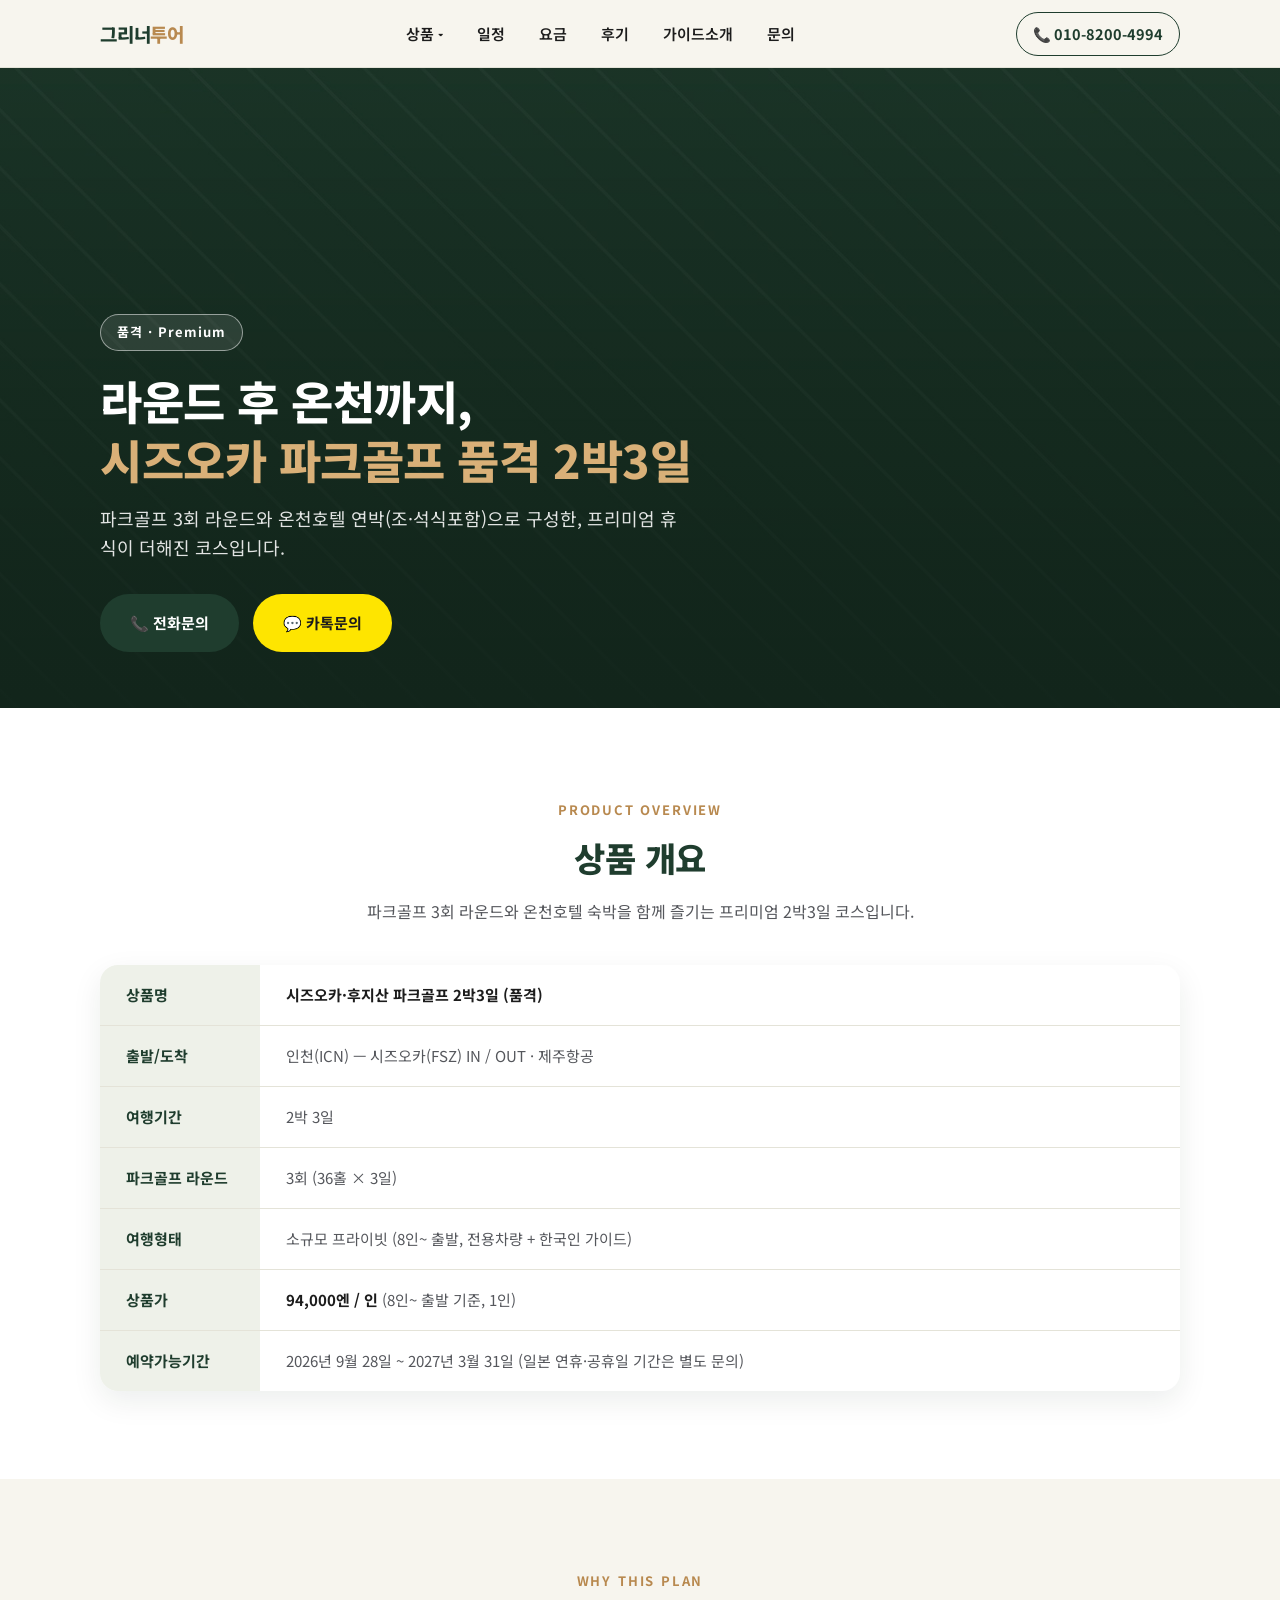
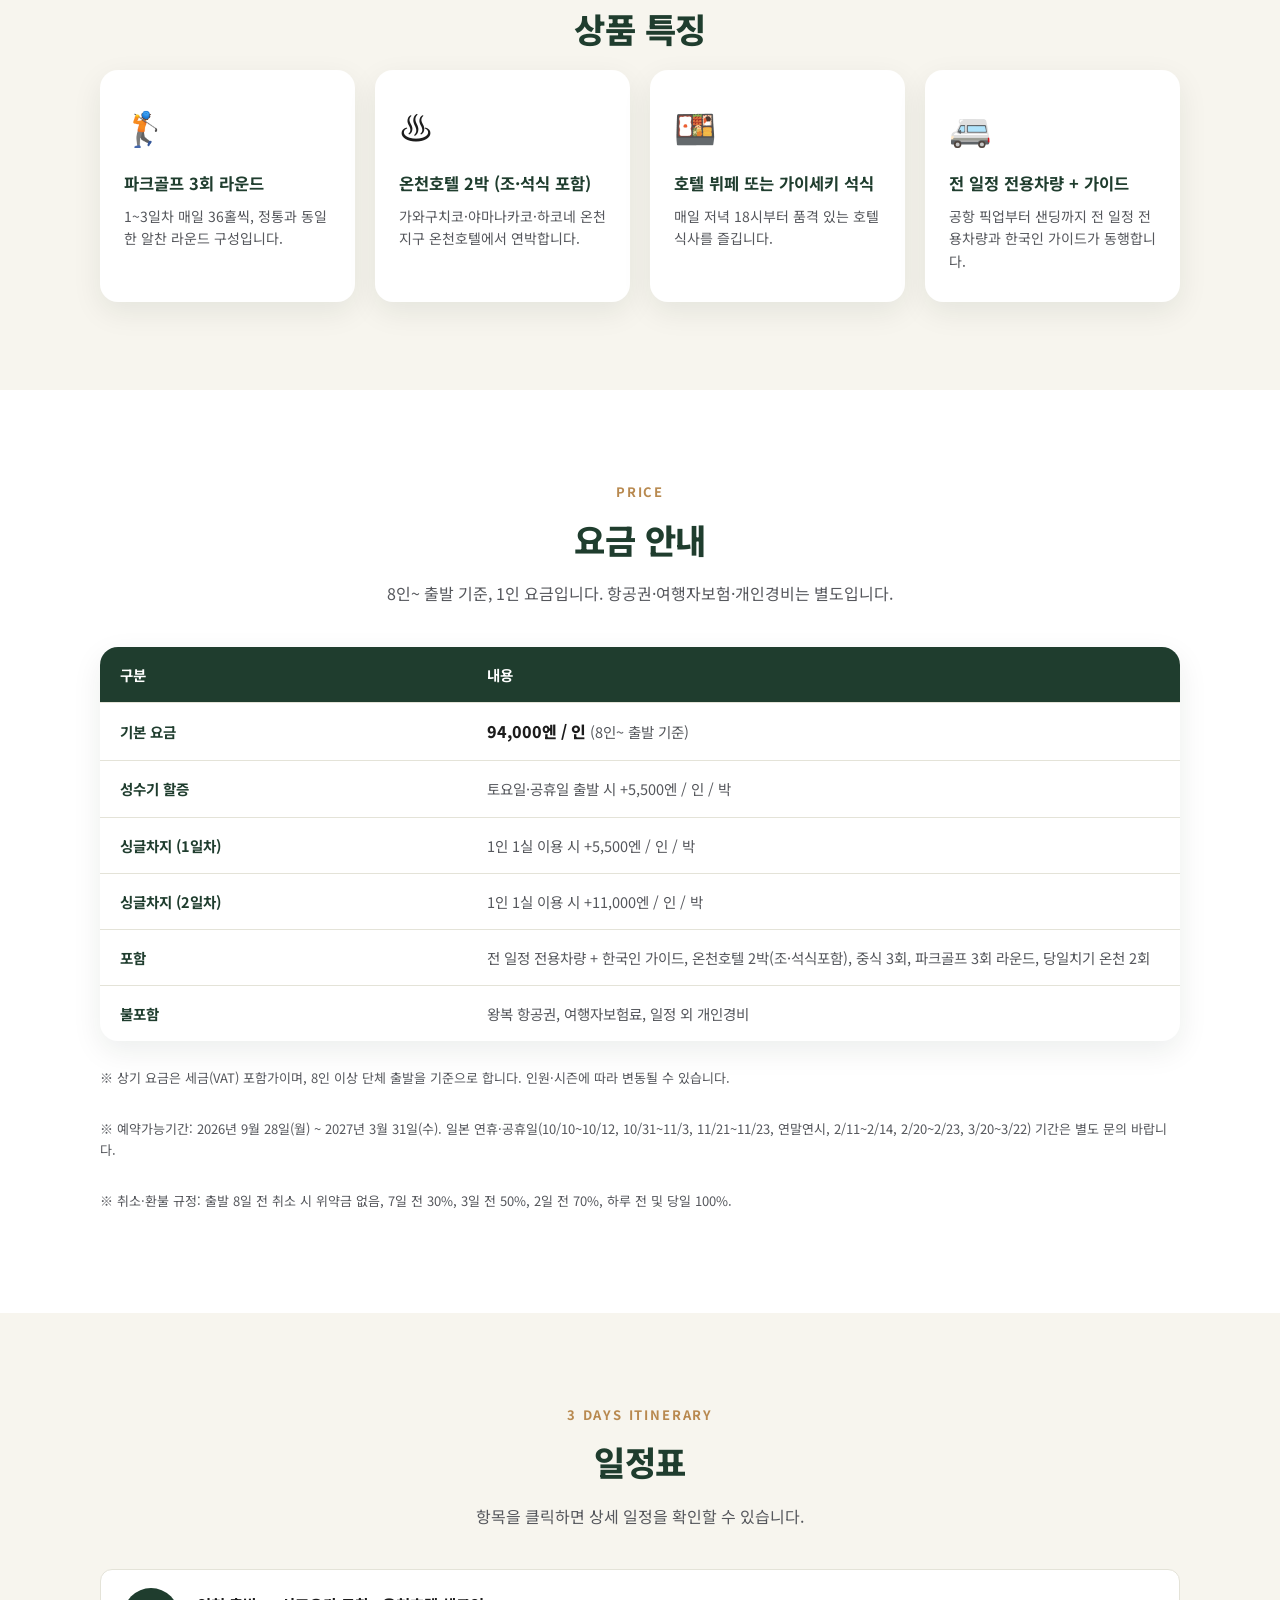
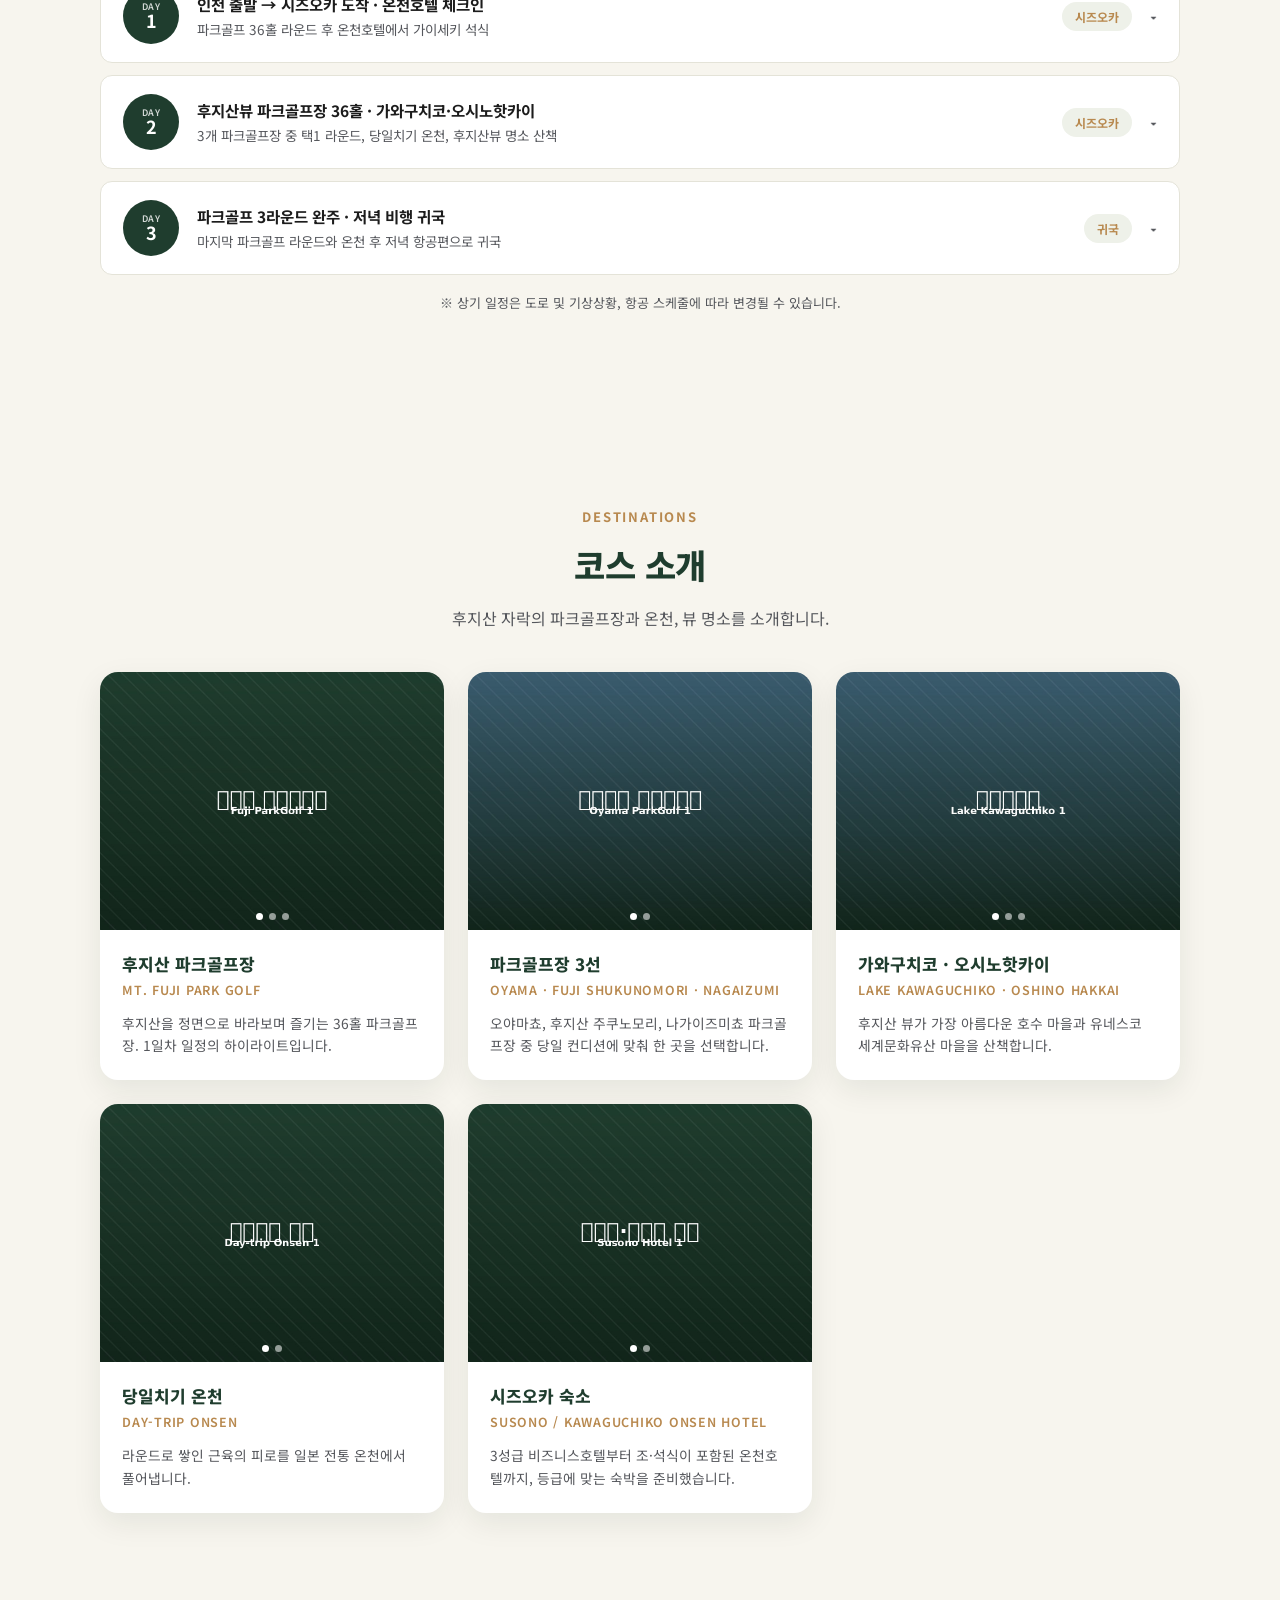
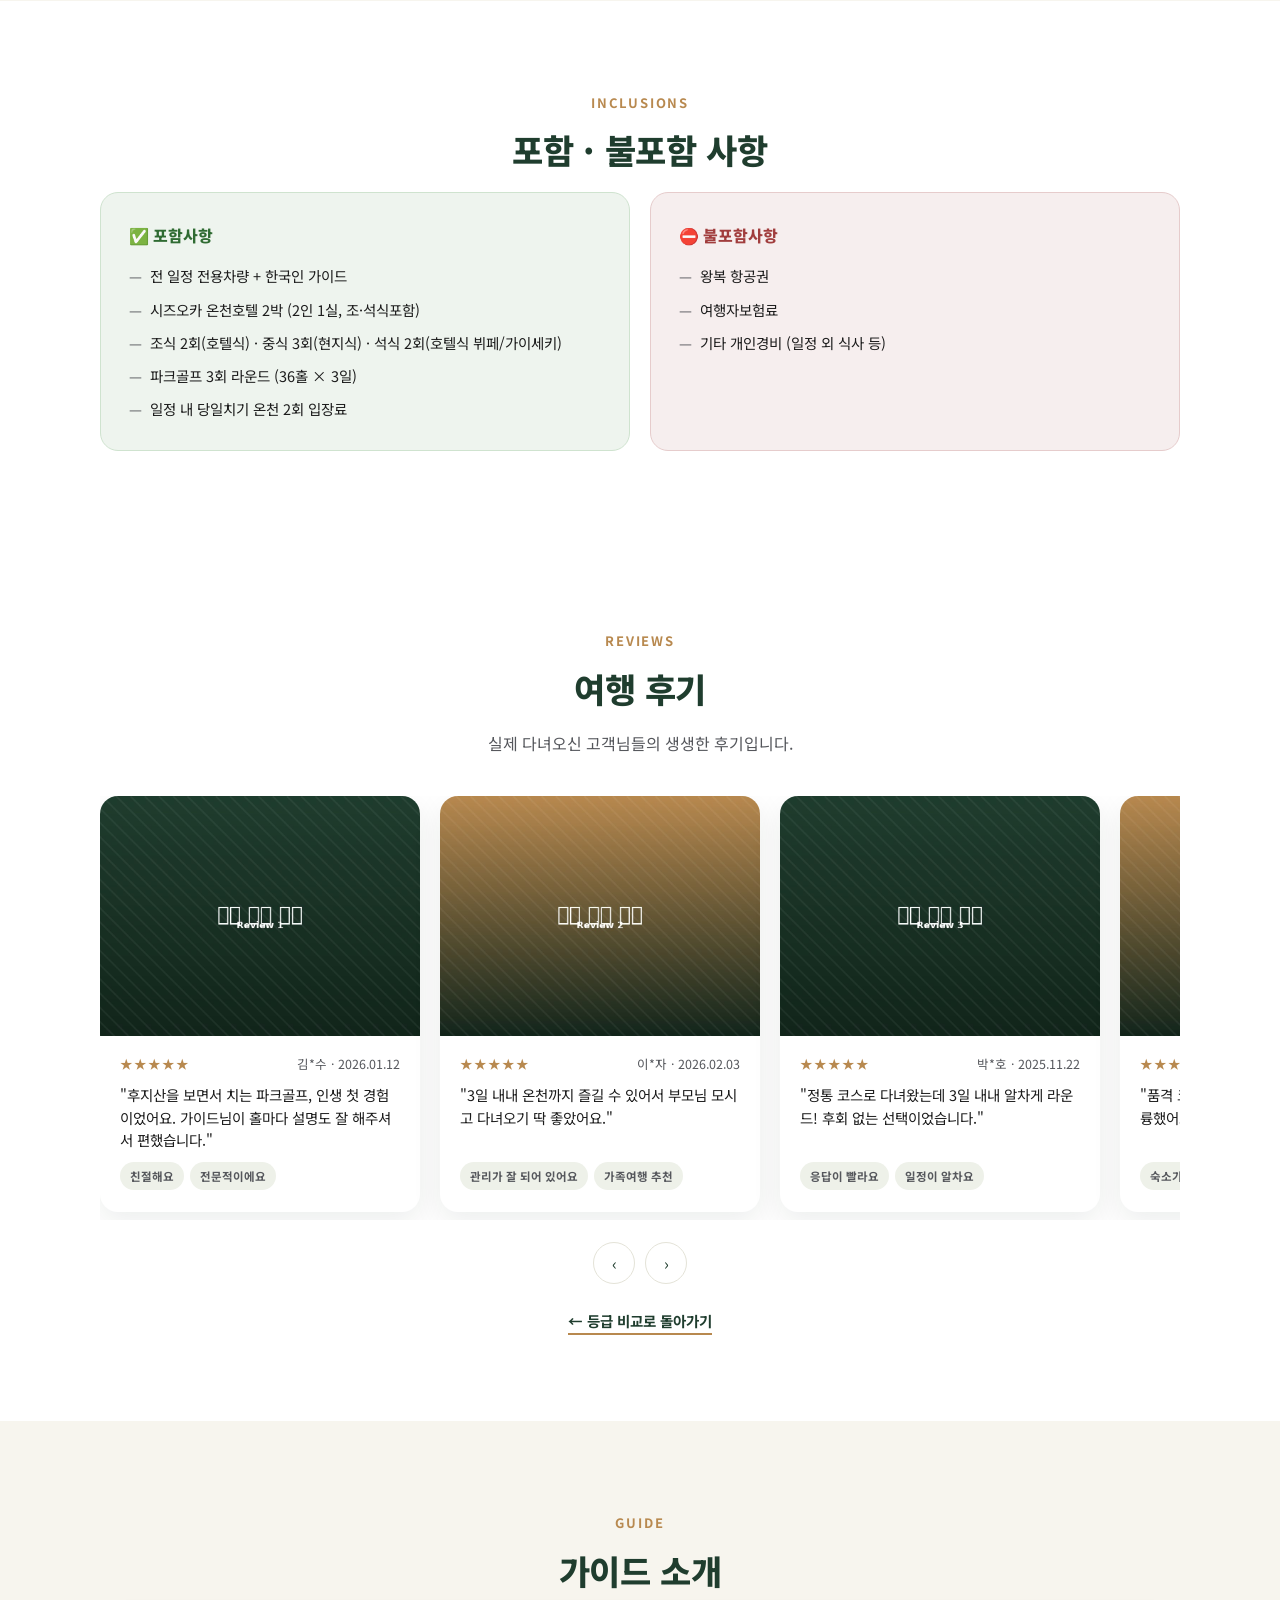
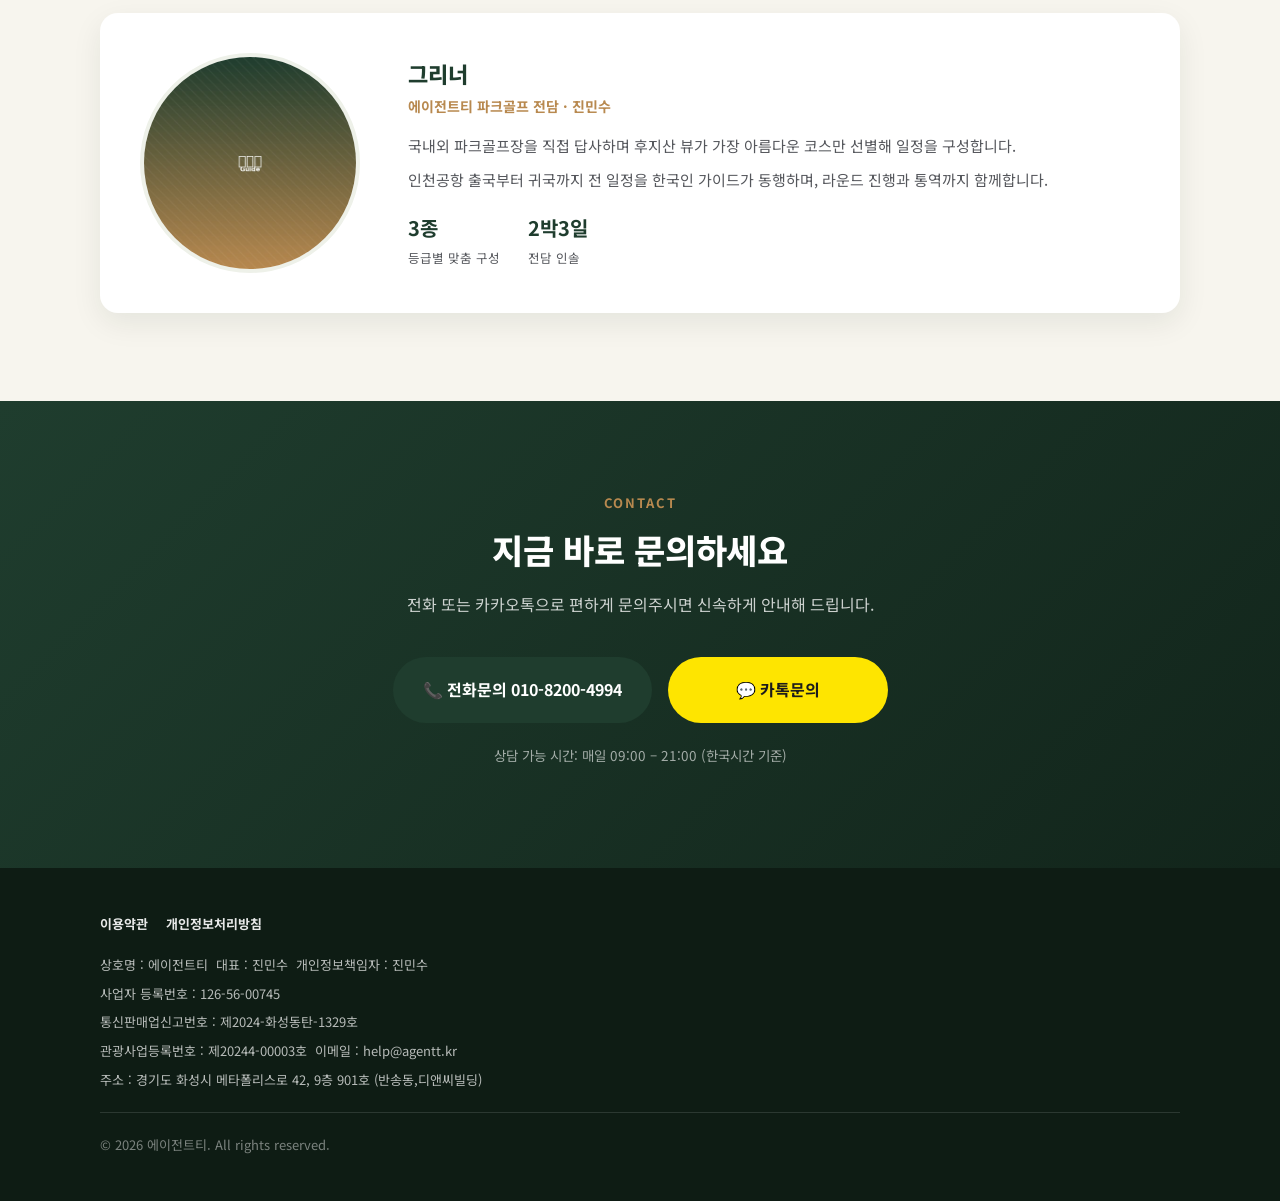
==== products/susono-premium/index.html @ ccd435a9 "그리너투어: 일본 파크골프(시즈오카·후지산) 전문여행사 홈페이지 신규 제작 베를리너투어 레이아웃을 벤치마킹해 원페이지 홈 + 상품별 상세페이지 구조로 구성. 공급사 견적(실속/정통" ====
<!DOCTYPE html>
<html lang="ko">
<head>
<meta charset="UTF-8">
<meta name="viewport" content="width=device-width, initial-scale=1.0">
<title>그리너투어 | 시즈오카 파크골프 품격 2박3일</title>
<meta name="description" content="인천-시즈오카 왕복, 파크골프 3회 라운드와 온천호텔 연박(조·석식포함)으로 구성한 품격 있는 2박3일 파크골프 투어. 1인 94,000엔~.">
<link rel="canonical" href="https://greenertour.pages.dev/products/susono-premium/">

<meta property="og:type" content="website">
<meta property="og:title" content="그리너투어 | 시즈오카 파크골프 품격 2박3일">
<meta property="og:description" content="인천-시즈오카 왕복, 파크골프 3회 라운드와 온천호텔 연박(조·석식포함)으로 구성한 품격 있는 2박3일 파크골프 투어. 1인 94,000엔~.">
<meta property="og:image" content="/images/og-image.jpg">
<meta property="og:locale" content="ko_KR">

<link rel="preconnect" href="https://fonts.googleapis.com">
<link rel="preconnect" href="https://fonts.gstatic.com" crossorigin>
<link href="https://fonts.googleapis.com/css2?family=Noto+Sans+KR:wght@400;500;600;700;800&display=swap" rel="stylesheet">
<link rel="stylesheet" href="/assets/css/style.css">
</head>
<body>

<!-- ============================== HEADER / GNB ============================== -->
<header class="site-header">
  <nav class="nav">
    <a href="/#top" class="nav-logo">그리너<span>투어</span></a>

    <ul class="nav-menu">
      <li class="nav-item has-dropdown">
        <a href="#overview" class="nav-link nav-link--dropdown">상품 <span class="caret">▾</span></a>
        <ul class="nav-dropdown" data-products-dropdown>
          <li>
            <a href="/products/susono-value/" class="nav-dropdown-link">
              <span>시즈오카 파크골프 실속</span><span class="status">판매중</span>
            </a>
          </li>
          <li>
            <a href="/products/susono-standard/" class="nav-dropdown-link">
              <span>시즈오카 파크골프 정통</span><span class="status">판매중</span>
            </a>
          </li>
          <li>
            <a href="/products/susono-premium/" class="nav-dropdown-link">
              <span>시즈오카 파크골프 품격</span><span class="status">판매중</span>
            </a>
          </li>
        </ul>
      </li>
      <li class="nav-item"><a href="#itinerary" class="nav-link">일정</a></li>
      <li class="nav-item"><a href="#price" class="nav-link">요금</a></li>
      <li class="nav-item"><a href="#reviews" class="nav-link">후기</a></li>
      <li class="nav-item"><a href="#guide" class="nav-link">가이드소개</a></li>
      <li class="nav-item"><a href="#contact" class="nav-link">문의</a></li>
    </ul>

    <a href="tel:01082004994" class="nav-phone">📞 010-8200-4994</a>
    <button class="nav-toggle" aria-label="메뉴 열기" aria-expanded="false">
      <span></span><span></span><span></span>
    </button>
  </nav>
</header>

<!-- ============================== HERO ============================== -->
<section class="hero" id="top">
  <div class="hero-slides">
    <div class="hero-slide is-active" style="background-image:url('/images/hero/1.jpg')"></div>
    <div class="hero-slide" style="background-image:url('/images/hero/2.jpg')"></div>
  </div>
  <div class="hero-content">
    <span class="hero-badge">품격 · Premium</span>
    <h1 class="hero-title">라운드 후 온천까지,<br><em>시즈오카 파크골프 품격 2박3일</em></h1>
    <p class="hero-sub">파크골프 3회 라운드와 온천호텔 연박(조·석식포함)으로 구성한, 프리미엄 휴식이 더해진 코스입니다.</p>
    <div class="cta-row">
      <a href="tel:01082004994" class="btn btn--primary">📞 전화문의</a>
      <a href="https://open.kakao.com/o/sonpDsNi" target="_blank" rel="noopener" class="btn btn--kakao">💬 카톡문의</a>
    </div>
  </div>
</section>

<!-- ============================== 상품 개요 ============================== -->
<section class="section section--alt" id="overview">
  <div class="container">
    <div class="section-head">
      <span class="section-eyebrow">Product Overview</span>
      <h2 class="section-title">상품 개요</h2>
      <p class="section-desc">파크골프 3회 라운드와 온천호텔 숙박을 함께 즐기는 프리미엄 2박3일 코스입니다.</p>
    </div>

    <table class="overview-table">
      <tr><th>상품명</th><td><strong>시즈오카·후지산 파크골프 2박3일 (품격)</strong></td></tr>
      <tr><th>출발/도착</th><td>인천(ICN) — 시즈오카(FSZ) IN / OUT · 제주항공</td></tr>
      <tr><th>여행기간</th><td>2박 3일</td></tr>
      <tr><th>파크골프 라운드</th><td>3회 (36홀 × 3일)</td></tr>
      <tr><th>여행형태</th><td>소규모 프라이빗 (8인~ 출발, 전용차량 + 한국인 가이드)</td></tr>
      <tr><th>상품가</th><td><strong>94,000엔 / 인</strong> (8인~ 출발 기준, 1인)</td></tr>
      <tr><th>예약가능기간</th><td>2026년 9월 28일 ~ 2027년 3월 31일 (일본 연휴·공휴일 기간은 별도 문의)</td></tr>
    </table>
  </div>
</section>

<!-- ============================== 상품 특징 ============================== -->
<section class="section">
  <div class="container">
    <div class="section-head">
      <span class="section-eyebrow">Why This Plan</span>
      <h2 class="section-title">상품 특징</h2>
    </div>

    <div class="feature-grid">
      <div class="feature-card">
        <div class="feature-icon">🏌</div>
        <h3 class="feature-title">파크골프 3회 라운드</h3>
        <p class="feature-text">1~3일차 매일 36홀씩, 정통과 동일한 알찬 라운드 구성입니다.</p>
      </div>
      <div class="feature-card">
        <div class="feature-icon">♨</div>
        <h3 class="feature-title">온천호텔 2박 (조·석식 포함)</h3>
        <p class="feature-text">가와구치코·야마나카코·하코네 온천지구 온천호텔에서 연박합니다.</p>
      </div>
      <div class="feature-card">
        <div class="feature-icon">🍱</div>
        <h3 class="feature-title">호텔 뷔페 또는 가이세키 석식</h3>
        <p class="feature-text">매일 저녁 18시부터 품격 있는 호텔 식사를 즐깁니다.</p>
      </div>
      <div class="feature-card">
        <div class="feature-icon">🚐</div>
        <h3 class="feature-title">전 일정 전용차량 + 가이드</h3>
        <p class="feature-text">공항 픽업부터 샌딩까지 전 일정 전용차량과 한국인 가이드가 동행합니다.</p>
      </div>
    </div>
  </div>
</section>

<!-- ============================== 요금표 ============================== -->
<section class="section section--alt" id="price">
  <div class="container">
    <div class="section-head">
      <span class="section-eyebrow">Price</span>
      <h2 class="section-title">요금 안내</h2>
      <p class="section-desc">8인~ 출발 기준, 1인 요금입니다. 항공권·여행자보험·개인경비는 별도입니다.</p>
    </div>

    <table class="price-table">
      <thead><tr><th>구분</th><th>내용</th></tr></thead>
      <tbody>
      <tr><td>기본 요금</td><td><span class="price-main">94,000엔 / 인</span> (8인~ 출발 기준)</td></tr>
      <tr><td>성수기 할증</td><td>토요일·공휴일 출발 시 +5,500엔 / 인 / 박</td></tr>
      <tr><td>싱글차지 (1일차)</td><td>1인 1실 이용 시 +5,500엔 / 인 / 박</td></tr>
      <tr><td>싱글차지 (2일차)</td><td>1인 1실 이용 시 +11,000엔 / 인 / 박</td></tr>
      <tr><td>포함</td><td>전 일정 전용차량 + 한국인 가이드, 온천호텔 2박(조·석식포함), 중식 3회, 파크골프 3회 라운드, 당일치기 온천 2회</td></tr>
      <tr><td>불포함</td><td>왕복 항공권, 여행자보험료, 일정 외 개인경비</td></tr>
      </tbody>
    </table>
    <div class="price-note-list">
      <p>※ 상기 요금은 세금(VAT) 포함가이며, 8인 이상 단체 출발을 기준으로 합니다. 인원·시즌에 따라 변동될 수 있습니다.</p>
      <p>※ 예약가능기간: 2026년 9월 28일(월) ~ 2027년 3월 31일(수). 일본 연휴·공휴일(10/10~10/12, 10/31~11/3, 11/21~11/23, 연말연시, 2/11~2/14, 2/20~2/23, 3/20~3/22) 기간은 별도 문의 바랍니다.</p>
      <p>※ 취소·환불 규정: 출발 8일 전 취소 시 위약금 없음, 7일 전 30%, 3일 전 50%, 2일 전 70%, 하루 전 및 당일 100%.</p>
    </div>
  </div>
</section>

<!-- ============================== 일정표 ============================== -->
<section class="section" id="itinerary">
  <div class="container">
    <div class="section-head">
      <span class="section-eyebrow">3 Days Itinerary</span>
      <h2 class="section-title">일정표</h2>
      <p class="section-desc">항목을 클릭하면 상세 일정을 확인할 수 있습니다.</p>
    </div>

    <div class="itinerary-list">
      <div class="day-card">
        <button class="day-summary">
          <span class="day-num"><small>DAY</small><strong>1</strong></span>
          <span class="day-heading">
            <p class="day-route">인천 출발 → 시즈오카 도착 · 온천호텔 체크인</p>
            <p class="day-brief">파크골프 36홀 라운드 후 온천호텔에서 가이세키 석식</p>
          </span>
          <span class="day-badge">시즈오카</span>
          <span class="day-chevron">▾</span>
        </button>
        <div class="day-detail">
          <div class="day-detail-inner">
            <p>07:10 인천국제공항 출발(제주항공 7C1601), 09:10 시즈오카 국제공항 도착 후 가이드 미팅. 니혼다이라 유메테라스 전망대와 시미즈 스시 요코초를 둘러본 뒤 중식을 즐깁니다. 후지산 파크골프장에서 36홀 라운드를 소화하고, 가와구치코·야마나카코·하코네 온천지구의 온천호텔로 이동해 체크인합니다. 18시부터 호텔 뷔페 또는 가이세키 석식과 함께 온천에서 여독을 풉니다.</p>
            <div class="meta-row"><span>🛏 숙박: 가와구치코/야마나카코/하코네 온천호텔 (조·석식포함)</span><span>🍽 조식 불포함 · 중식 현지식 · 석식 호텔식(뷔페/가이세키)</span></div>
          </div>
        </div>
      </div>
      <div class="day-card">
        <button class="day-summary">
          <span class="day-num"><small>DAY</small><strong>2</strong></span>
          <span class="day-heading">
            <p class="day-route">후지산뷰 파크골프장 36홀 · 가와구치코·오시노핫카이</p>
            <p class="day-brief">3개 파크골프장 중 택1 라운드, 당일치기 온천, 후지산뷰 명소 산책</p>
          </span>
          <span class="day-badge">시즈오카</span>
          <span class="day-chevron">▾</span>
        </button>
        <div class="day-detail">
          <div class="day-detail-inner">
            <p>호텔 조식 후 오야마쵸·후지산 주쿠노모리·나가이즈미쵸 파크골프장 중 한 곳에서 36홀 라운드를 진행합니다. 당일치기 온천과 중식을 즐긴 뒤, 가와구치코와 오시노핫카이(세계문화유산)를 산책합니다. 같은 온천호텔로 돌아와 체크인 후 호텔 석식과 온천을 즐깁니다.</p>
            <div class="meta-row"><span>🛏 숙박: 가와구치코/야마나카코/하코네 온천호텔 (연박, 조·석식포함)</span><span>🍽 조식 호텔식 · 중식 현지식 · 석식 호텔식(뷔페/가이세키)</span></div>
          </div>
        </div>
      </div>
      <div class="day-card">
        <button class="day-summary">
          <span class="day-num"><small>DAY</small><strong>3</strong></span>
          <span class="day-heading">
            <p class="day-route">파크골프 3라운드 완주 · 저녁 비행 귀국</p>
            <p class="day-brief">마지막 파크골프 라운드와 온천 후 저녁 항공편으로 귀국</p>
          </span>
          <span class="day-badge">귀국</span>
          <span class="day-chevron">▾</span>
        </button>
        <div class="day-detail">
          <div class="day-detail-inner">
            <p>호텔 조식 후 체크아웃, 파크골프장 3곳 중 한 곳에서 마지막 36홀 라운드를 진행합니다. 당일치기 온천과 중식 후 시즈오카 국제공항으로 이동합니다. 18:10 시즈오카 국제공항 출발(제주항공 7C1604), 20:25 인천국제공항 도착과 함께 2박3일 품격 파크골프 투어가 마무리됩니다.</p>
            <div class="meta-row"><span>🛏 숙박: -</span><span>🍽 조식 호텔식 · 중식 현지식 · 석식 불포함</span></div>
          </div>
        </div>
      </div>
    </div>
    <p style="text-align:center;color:var(--color-ink-soft);font-size:13px;margin-top:18px;">
      ※ 상기 일정은 도로 및 기상상황, 항공 스케줄에 따라 변경될 수 있습니다.
    </p>
  </div>
</section>

<!-- ============================== 주요 방문지 ============================== -->
<section class="section" id="destinations">
  <div class="container">
    <div class="section-head">
      <span class="section-eyebrow">Destinations</span>
      <h2 class="section-title">코스 소개</h2>
      <p class="section-desc">후지산 자락의 파크골프장과 온천, 뷰 명소를 소개합니다.</p>
    </div>

    <div class="dest-grid">

      <div class="dest-card">
        <div class="dest-media">
          <img src="/images/destinations/fuji-parkgolf/1.jpg" alt="후지산 파크골프장 1" class="is-active">
          <img src="/images/destinations/fuji-parkgolf/2.jpg" alt="후지산 파크골프장 2">
          <img src="/images/destinations/fuji-parkgolf/3.jpg" alt="후지산 파크골프장 3">
          <div class="dest-thumbs">
            <button class="dest-thumb-dot is-active"></button>
            <button class="dest-thumb-dot"></button>
            <button class="dest-thumb-dot"></button>
          </div>
        </div>
        <div class="dest-body">
          <h3 class="dest-name">후지산 파크골프장</h3>
          <p class="dest-name-en">Mt. Fuji Park Golf</p>
          <p class="dest-desc">후지산을 정면으로 바라보며 즐기는 36홀 파크골프장. 1일차 일정의 하이라이트입니다.</p>
        </div>
      </div>

      <div class="dest-card">
        <div class="dest-media">
          <img src="/images/destinations/oyama-parkgolf/1.jpg" alt="파크골프장 3선 1" class="is-active">
          <img src="/images/destinations/oyama-parkgolf/2.jpg" alt="파크골프장 3선 2">
          <div class="dest-thumbs">
            <button class="dest-thumb-dot is-active"></button>
            <button class="dest-thumb-dot"></button>
          </div>
        </div>
        <div class="dest-body">
          <h3 class="dest-name">파크골프장 3선</h3>
          <p class="dest-name-en">Oyama · Fuji Shukunomori · Nagaizumi</p>
          <p class="dest-desc">오야마쵸, 후지산 주쿠노모리, 나가이즈미쵸 파크골프장 중 당일 컨디션에 맞춰 한 곳을 선택합니다.</p>
        </div>
      </div>

      <div class="dest-card">
        <div class="dest-media">
          <img src="/images/destinations/kawaguchiko/1.jpg" alt="가와구치코 1" class="is-active">
          <img src="/images/destinations/kawaguchiko/2.jpg" alt="오시노핫카이 2">
          <img src="/images/destinations/kawaguchiko/3.jpg" alt="가와구치코 3">
          <div class="dest-thumbs">
            <button class="dest-thumb-dot is-active"></button>
            <button class="dest-thumb-dot"></button>
            <button class="dest-thumb-dot"></button>
          </div>
        </div>
        <div class="dest-body">
          <h3 class="dest-name">가와구치코 · 오시노핫카이</h3>
          <p class="dest-name-en">Lake Kawaguchiko · Oshino Hakkai</p>
          <p class="dest-desc">후지산 뷰가 가장 아름다운 호수 마을과 유네스코 세계문화유산 마을을 산책합니다.</p>
        </div>
      </div>

      <div class="dest-card">
        <div class="dest-media">
          <img src="/images/destinations/onsen/1.jpg" alt="당일치기 온천 1" class="is-active">
          <img src="/images/destinations/onsen/2.jpg" alt="당일치기 온천 2">
          <div class="dest-thumbs">
            <button class="dest-thumb-dot is-active"></button>
            <button class="dest-thumb-dot"></button>
          </div>
        </div>
        <div class="dest-body">
          <h3 class="dest-name">당일치기 온천</h3>
          <p class="dest-name-en">Day-trip Onsen</p>
          <p class="dest-desc">라운드로 쌓인 근육의 피로를 일본 전통 온천에서 풀어냅니다.</p>
        </div>
      </div>

      <div class="dest-card">
        <div class="dest-media">
          <img src="/images/destinations/susono-hotel/1.jpg" alt="시즈오카 숙소 1" class="is-active">
          <img src="/images/destinations/susono-hotel/2.jpg" alt="온천호텔 2">
          <div class="dest-thumbs">
            <button class="dest-thumb-dot is-active"></button>
            <button class="dest-thumb-dot"></button>
          </div>
        </div>
        <div class="dest-body">
          <h3 class="dest-name">시즈오카 숙소</h3>
          <p class="dest-name-en">Susono / Kawaguchiko Onsen Hotel</p>
          <p class="dest-desc">3성급 비즈니스호텔부터 조·석식이 포함된 온천호텔까지, 등급에 맞는 숙박을 준비했습니다.</p>
        </div>
      </div>

    </div>
  </div>
</section>

<!-- ============================== 포함/불포함사항 ============================== -->
<section class="section section--alt">
  <div class="container">
    <div class="section-head">
      <span class="section-eyebrow">Inclusions</span>
      <h2 class="section-title">포함 · 불포함 사항</h2>
    </div>

    <div class="include-grid">
      <div class="include-card include-card--yes">
        <p class="include-card-title">✅ 포함사항</p>
        <ul>
          <li>전 일정 전용차량 + 한국인 가이드</li>
          <li>시즈오카 온천호텔 2박 (2인 1실, 조·석식포함)</li>
          <li>조식 2회(호텔식) · 중식 3회(현지식) · 석식 2회(호텔식 뷔페/가이세키)</li>
          <li>파크골프 3회 라운드 (36홀 × 3일)</li>
          <li>일정 내 당일치기 온천 2회 입장료</li>
        </ul>
      </div>
      <div class="include-card include-card--no">
        <p class="include-card-title">⛔ 불포함사항</p>
        <ul>
          <li>왕복 항공권</li>
          <li>여행자보험료</li>
          <li>기타 개인경비 (일정 외 식사 등)</li>
        </ul>
      </div>
    </div>
  </div>
</section>

<!-- ============================== 여행 후기 ============================== -->
<section class="section section--alt" id="reviews">
  <div class="container">
    <div class="section-head">
      <span class="section-eyebrow">Reviews</span>
      <h2 class="section-title">여행 후기</h2>
      <p class="section-desc">실제 다녀오신 고객님들의 생생한 후기입니다.</p>
    </div>

    <div class="review-slider-wrap">
      <div class="review-track">

        <article class="review-card">
          <div class="review-media"><img src="/images/reviews/1.jpg" alt="후기 사진 1"></div>
          <div class="review-body">
            <div class="review-meta"><span class="review-stars">★★★★★</span><span>김*수 · 2026.01.12</span></div>
            <p class="review-quote">"후지산을 보면서 치는 파크골프, 인생 첫 경험이었어요. 가이드님이 홀마다 설명도 잘 해주셔서 편했습니다."</p>
            <div class="review-tags"><span class="review-tag">친절해요</span><span class="review-tag">전문적이에요</span></div>
          </div>
        </article>

        <article class="review-card">
          <div class="review-media"><img src="/images/reviews/2.jpg" alt="후기 사진 2"></div>
          <div class="review-body">
            <div class="review-meta"><span class="review-stars">★★★★★</span><span>이*자 · 2026.02.03</span></div>
            <p class="review-quote">"3일 내내 온천까지 즐길 수 있어서 부모님 모시고 다녀오기 딱 좋았어요."</p>
            <div class="review-tags"><span class="review-tag">관리가 잘 되어 있어요</span><span class="review-tag">가족여행 추천</span></div>
          </div>
        </article>

        <article class="review-card">
          <div class="review-media"><img src="/images/reviews/3.jpg" alt="후기 사진 3"></div>
          <div class="review-body">
            <div class="review-meta"><span class="review-stars">★★★★★</span><span>박*호 · 2025.11.22</span></div>
            <p class="review-quote">"정통 코스로 다녀왔는데 3일 내내 알차게 라운드! 후회 없는 선택이었습니다."</p>
            <div class="review-tags"><span class="review-tag">응답이 빨라요</span><span class="review-tag">일정이 알차요</span></div>
          </div>
        </article>

        <article class="review-card">
          <div class="review-media"><img src="/images/reviews/4.jpg" alt="후기 사진 4"></div>
          <div class="review-body">
            <div class="review-meta"><span class="review-stars">★★★★★</span><span>최*영 · 2025.12.30</span></div>
            <p class="review-quote">"품격 코스 온천호텔의 저녁 가이세키가 정말 훌륭했어요."</p>
            <div class="review-tags"><span class="review-tag">숙소가 좋아요</span><span class="review-tag">전문적이에요</span></div>
          </div>
        </article>

        <article class="review-card">
          <div class="review-media"><img src="/images/reviews/5.jpg" alt="후기 사진 5"></div>
          <div class="review-body">
            <div class="review-meta"><span class="review-stars">★★★★★</span><span>정*미 · 2026.02.18</span></div>
            <p class="review-quote">"실속 코스로도 충분히 만족스러웠습니다. 가성비 최고예요."</p>
            <div class="review-tags"><span class="review-tag">가성비 좋아요</span><span class="review-tag">친절해요</span></div>
          </div>
        </article>

        <article class="review-card">
          <div class="review-media"><img src="/images/reviews/6.jpg" alt="후기 사진 6"></div>
          <div class="review-body">
            <div class="review-meta"><span class="review-stars">★★★★★</span><span>한*철 · 2025.10.05</span></div>
            <p class="review-quote">"골프 동호회 8명이서 단체로 다녀왔는데 전용차량이라 이동이 정말 편했어요."</p>
            <div class="review-tags"><span class="review-tag">단체여행 추천</span><span class="review-tag">위치가 찾기 쉬워요</span></div>
          </div>
        </article>

        <article class="review-card">
          <div class="review-media"><img src="/images/reviews/7.jpg" alt="후기 사진 7"></div>
          <div class="review-body">
            <div class="review-meta"><span class="review-stars">★★★★★</span><span>오*진 · 2026.01.29</span></div>
            <p class="review-quote">"가와구치코에서 본 후지산 뷰가 압권이었습니다."</p>
            <div class="review-tags"><span class="review-tag">사진 맛집</span><span class="review-tag">전문적이에요</span></div>
          </div>
        </article>

        <article class="review-card">
          <div class="review-media"><img src="/images/reviews/8.jpg" alt="후기 사진 8"></div>
          <div class="review-body">
            <div class="review-meta"><span class="review-stars">★★★★★</span><span>신*아 · 2025.11.10</span></div>
            <p class="review-quote">"온천과 파크골프를 함께 즐길 수 있는 유일한 상품 같아요."</p>
            <div class="review-tags"><span class="review-tag">친절해요</span><span class="review-tag">관광지와 가까워요</span></div>
          </div>
        </article>

      </div>

      <div class="review-controls">
        <button data-review-prev aria-label="이전 후기">‹</button>
        <button data-review-next aria-label="다음 후기">›</button>
      </div>
    </div>

    <div class="review-more">
      <a href="/#plans">← 등급 비교로 돌아가기</a>
    </div>
  </div>
</section>

<!-- ============================== 가이드 소개 ============================== -->
<section class="section" id="guide">
  <div class="container">
    <div class="section-head">
      <span class="section-eyebrow">Guide</span>
      <h2 class="section-title">가이드 소개</h2>
    </div>

    <div class="guide-block">
      <div class="guide-photo">
        <img src="/images/guide/1.jpg" alt="가이드 그리너 프로필 사진">
      </div>
      <div>
        <h3 class="guide-name">그리너</h3>
        <p class="guide-role">에이전트티 파크골프 전담 · 진민수</p>
        <p class="guide-bio">국내외 파크골프장을 직접 답사하며 후지산 뷰가 가장 아름다운 코스만 선별해 일정을 구성합니다.</p>
        <p class="guide-bio">인천공항 출국부터 귀국까지 전 일정을 한국인 가이드가 동행하며, 라운드 진행과 통역까지 함께합니다.</p>
        <div class="guide-stats">
          <div class="guide-stat"><strong>3종</strong><span>등급별 맞춤 구성</span></div>
          <div class="guide-stat"><strong>2박3일</strong><span>전담 인솔</span></div>
        </div>
      </div>
    </div>
  </div>
</section>

<!-- ============================== 문의하기 ============================== -->
<section class="section contact-section" id="contact">
  <div class="container">
    <span class="section-eyebrow">Contact</span>
    <h2 class="section-title">지금 바로 문의하세요</h2>
    <p class="section-desc">전화 또는 카카오톡으로 편하게 문의주시면 신속하게 안내해 드립니다.</p>
    <div class="contact-cta-row">
      <a href="tel:01082004994" class="btn btn--primary">📞 전화문의 010-8200-4994</a>
      <a href="https://open.kakao.com/o/sonpDsNi" target="_blank" rel="noopener" class="btn btn--kakao">💬 카톡문의</a>
    </div>
    <p class="contact-note">상담 가능 시간: 매일 09:00 – 21:00 (한국시간 기준)</p>
  </div>
</section>

<!-- ============================== FOOTER ============================== -->
<footer class="site-footer">
  <div class="container">
    <div class="footer-links">
      <a href="/terms.html">이용약관</a>
      <a href="/privacy.html">개인정보처리방침</a>
    </div>
    <div class="footer-info">
      <p>상호명 : 에이전트티&nbsp;&nbsp;대표 : 진민수&nbsp;&nbsp;개인정보책임자 : 진민수</p>
      <p>사업자 등록번호 : 126-56-00745</p>
      <p>통신판매업신고번호 : 제2024-화성동탄-1329호</p>
      <p>관광사업등록번호 : 제20244-00003호&nbsp;&nbsp;이메일 : help@agentt.kr</p>
      <p>주소 : 경기도 화성시 메타폴리스로 42, 9층 901호 (반송동,디앤씨빌딩)</p>
    </div>
    <p class="footer-copy">© 2026 에이전트티. All rights reserved.</p>
  </div>
</footer>

<!-- ============================== 모바일 하단 고정 CTA ============================== -->
<div class="mobile-fab">
  <a href="tel:01082004994" class="btn btn--primary">📞 전화문의</a>
  <a href="https://open.kakao.com/o/sonpDsNi" target="_blank" rel="noopener" class="btn btn--kakao">💬 카톡문의</a>
</div>

<script src="/assets/js/main.js"></script>
</body>
</html>
---- assets/css/style.css ----
/* ==========================================================================
   그리너투어 — 일본 파크골프 전문 원페이지 상품 사이트
   ========================================================================== */

:root {
  --color-navy: #1f3d2e;
  --color-navy-deep: #12251b;
  --color-gold: #b8894f;
  --color-gold-light: #d9b078;
  --color-cream: #f7f5ee;
  --color-paper: #ffffff;
  --color-ink: #1c1c1c;
  --color-ink-soft: #55575c;
  --color-line: #e4e3d8;
  --color-tag-bg: #eef1e9;
  --radius-lg: 18px;
  --radius-md: 12px;
  --radius-sm: 8px;
  --shadow-card: 0 10px 30px rgba(18, 37, 27, 0.08);
  --shadow-card-hover: 0 16px 40px rgba(18, 37, 27, 0.14);
  --max-width: 1120px;
  --header-h: 68px;
}

* { box-sizing: border-box; }

html {
  scroll-behavior: smooth;
  scroll-padding-top: calc(var(--header-h) + 12px);
}

body {
  margin: 0;
  font-family: "Noto Sans KR", "Pretendard", -apple-system, BlinkMacSystemFont,
    "Malgun Gothic", sans-serif;
  color: var(--color-ink);
  background: var(--color-cream);
  line-height: 1.6;
  -webkit-font-smoothing: antialiased;
}

img { max-width: 100%; display: block; }
a { color: inherit; text-decoration: none; }
ul { list-style: none; margin: 0; padding: 0; }
button { font-family: inherit; cursor: pointer; }

.container {
  max-width: var(--max-width);
  margin: 0 auto;
  padding: 0 20px;
}

.section {
  padding: 88px 0;
}

.section--tight { padding: 64px 0; }

.section--alt { background: var(--color-paper); }

.section-eyebrow {
  display: inline-block;
  font-size: 13px;
  font-weight: 700;
  letter-spacing: 0.14em;
  color: var(--color-gold);
  text-transform: uppercase;
  margin-bottom: 10px;
}

.section-title {
  font-size: clamp(24px, 3.4vw, 34px);
  font-weight: 800;
  color: var(--color-navy);
  margin: 0 0 14px;
  letter-spacing: -0.01em;
}

.section-desc {
  font-size: 16px;
  color: var(--color-ink-soft);
  max-width: 640px;
  margin: 0 0 40px;
}

.section-head {
  text-align: center;
}
.section-head .section-desc { margin-left: auto; margin-right: auto; }

/* ---------- Buttons ---------- */
.btn {
  display: inline-flex;
  align-items: center;
  justify-content: center;
  gap: 8px;
  padding: 15px 28px;
  border-radius: 999px;
  font-weight: 700;
  font-size: 15px;
  border: 2px solid transparent;
  transition: transform 0.15s ease, box-shadow 0.15s ease, background 0.2s ease;
  white-space: nowrap;
}
.btn:active { transform: translateY(1px); }

.btn--primary {
  background: var(--color-navy);
  color: #fff;
}
.btn--primary:hover { background: var(--color-navy-deep); box-shadow: var(--shadow-card-hover); }

.btn--kakao {
  background: #fee500;
  color: #1c1c1c;
}
.btn--kakao:hover { box-shadow: var(--shadow-card-hover); }

.btn--outline {
  background: transparent;
  border-color: rgba(255, 255, 255, 0.7);
  color: #fff;
}
.btn--outline:hover { background: rgba(255, 255, 255, 0.12); }

.btn--ghost {
  background: var(--color-tag-bg);
  color: var(--color-navy);
}
.btn--ghost:hover { background: var(--color-line); }

.btn--block { width: 100%; }

.cta-row {
  display: flex;
  gap: 14px;
  flex-wrap: wrap;
}

/* ---------- Header / GNB ---------- */
.site-header {
  position: fixed;
  top: 0;
  left: 0;
  right: 0;
  height: var(--header-h);
  z-index: 200;
  background: rgba(247, 245, 238, 0.98);
  border-bottom: 1px solid var(--color-line);
  transition: background 0.2s ease;
}

.nav {
  max-width: var(--max-width);
  margin: 0 auto;
  height: var(--header-h);
  padding: 0 20px;
  display: flex;
  align-items: center;
  justify-content: space-between;
  gap: 16px;
}

.nav-logo {
  font-weight: 800;
  font-size: 19px;
  color: var(--color-navy);
  letter-spacing: -0.01em;
  flex-shrink: 0;
}
.nav-logo span { color: var(--color-gold); }

.nav-menu {
  display: flex;
  align-items: center;
  gap: 6px;
  flex: 1;
  justify-content: center;
}

.nav-item { position: relative; }

.nav-link {
  display: flex;
  align-items: center;
  gap: 4px;
  padding: 10px 14px;
  font-size: 15px;
  font-weight: 600;
  color: var(--color-ink);
  border-radius: var(--radius-sm);
  transition: background 0.15s ease, color 0.15s ease;
}
.nav-link:hover, .nav-link:focus-visible { color: var(--color-navy); background: rgba(18, 37, 27, 0.06); }
.nav-link .caret { font-size: 10px; transition: transform 0.2s ease; }

.nav-item.has-dropdown:hover .nav-link .caret,
.nav-item.has-dropdown.is-open .nav-link .caret {
  transform: rotate(180deg);
}

.nav-dropdown {
  position: absolute;
  top: calc(100% + 8px);
  left: 0;
  min-width: 260px;
  background: var(--color-paper);
  border-radius: var(--radius-md);
  box-shadow: var(--shadow-card-hover);
  border: 1px solid var(--color-line);
  padding: 8px;
  opacity: 0;
  visibility: hidden;
  transform: translateY(-6px);
  transition: opacity 0.18s ease, transform 0.18s ease, visibility 0.18s ease;
}

.nav-item.has-dropdown:hover .nav-dropdown,
.nav-item.has-dropdown.is-open .nav-dropdown {
  opacity: 1;
  visibility: visible;
  transform: translateY(0);
}

.nav-dropdown-link {
  display: flex;
  align-items: center;
  justify-content: space-between;
  gap: 10px;
  padding: 12px 14px;
  border-radius: var(--radius-sm);
  font-size: 14.5px;
  font-weight: 600;
  color: var(--color-ink);
}
.nav-dropdown-link:hover { background: var(--color-tag-bg); }
.nav-dropdown-link .status {
  font-size: 11px;
  font-weight: 700;
  padding: 3px 9px;
  border-radius: 999px;
  background: rgba(184, 137, 79, 0.14);
  color: var(--color-gold);
  flex-shrink: 0;
}
.nav-dropdown-empty {
  padding: 12px 14px;
  font-size: 13px;
  color: var(--color-ink-soft);
}

.nav-phone {
  display: flex;
  align-items: center;
  gap: 6px;
  font-weight: 700;
  font-size: 14.5px;
  color: var(--color-navy);
  padding: 9px 16px;
  border: 1.5px solid var(--color-navy);
  border-radius: 999px;
  flex-shrink: 0;
  white-space: nowrap;
}
.nav-phone:hover { background: var(--color-navy); color: #fff; }

.nav-toggle {
  display: none;
  flex-direction: column;
  gap: 4px;
  background: none;
  border: none;
  padding: 8px;
  flex-shrink: 0;
}
.nav-toggle span {
  width: 22px;
  height: 2px;
  background: var(--color-navy);
  border-radius: 2px;
  transition: transform 0.2s ease, opacity 0.2s ease;
}
.nav-toggle.is-active span:nth-child(1) { transform: translateY(6px) rotate(45deg); }
.nav-toggle.is-active span:nth-child(2) { opacity: 0; }
.nav-toggle.is-active span:nth-child(3) { transform: translateY(-6px) rotate(-45deg); }

/* ---------- Hero ---------- */
.hero {
  position: relative;
  min-height: 640px;
  margin-top: var(--header-h);
  display: flex;
  align-items: flex-end;
  color: #fff;
  overflow: hidden;
}

.hero-slides {
  position: absolute;
  inset: 0;
  z-index: 0;
}
.hero-slide {
  position: absolute;
  inset: 0;
  background-size: cover;
  background-position: center;
  opacity: 0;
  transition: opacity 1.2s ease;
}
.hero-slide.is-active { opacity: 1; }
.hero-slides::after {
  content: "";
  position: absolute;
  inset: 0;
  background: linear-gradient(180deg, rgba(18, 37, 27, 0.35) 0%, rgba(18, 37, 27, 0.55) 55%, rgba(18, 37, 27, 0.92) 100%);
}

.hero-content {
  position: relative;
  z-index: 1;
  padding: 80px 20px 56px;
  max-width: var(--max-width);
  margin: 0 auto;
  width: 100%;
}

.hero-badge {
  display: inline-block;
  font-size: 13px;
  font-weight: 700;
  letter-spacing: 0.08em;
  padding: 7px 16px;
  border-radius: 999px;
  border: 1px solid rgba(255, 255, 255, 0.5);
  background: rgba(255, 255, 255, 0.1);
  margin-bottom: 20px;
}

.hero-title {
  font-size: clamp(28px, 5vw, 46px);
  font-weight: 800;
  line-height: 1.28;
  margin: 0 0 16px;
  letter-spacing: -0.01em;
}
.hero-title em {
  font-style: normal;
  color: var(--color-gold-light);
}

.hero-sub {
  font-size: clamp(15px, 2vw, 18px);
  color: rgba(255, 255, 255, 0.88);
  margin: 0 0 32px;
  max-width: 580px;
}

/* ---------- Overview table ---------- */
.overview-table {
  width: 100%;
  border-collapse: collapse;
  background: var(--color-paper);
  border-radius: var(--radius-lg);
  overflow: hidden;
  box-shadow: var(--shadow-card);
}
.overview-table tr { border-bottom: 1px solid var(--color-line); }
.overview-table tr:last-child { border-bottom: none; }
.overview-table th, .overview-table td {
  text-align: left;
  padding: 18px 26px;
  font-size: 15px;
  vertical-align: top;
}
.overview-table th {
  width: 160px;
  color: var(--color-navy);
  font-weight: 700;
  background: var(--color-tag-bg);
}
.overview-table td { color: var(--color-ink-soft); }
.overview-table td strong { color: var(--color-ink); }

/* ---------- Feature cards ---------- */
.feature-grid {
  display: grid;
  grid-template-columns: repeat(4, 1fr);
  gap: 20px;
}
.feature-card {
  background: var(--color-paper);
  border-radius: var(--radius-lg);
  padding: 30px 24px;
  box-shadow: var(--shadow-card);
  transition: transform 0.2s ease, box-shadow 0.2s ease;
}
.feature-card:hover { transform: translateY(-4px); box-shadow: var(--shadow-card-hover); }
.feature-icon { font-size: 34px; margin-bottom: 16px; }
.feature-title {
  font-size: 16.5px;
  font-weight: 700;
  color: var(--color-navy);
  margin: 0 0 8px;
}
.feature-text {
  font-size: 14px;
  color: var(--color-ink-soft);
  margin: 0;
}

/* ---------- Plan comparison (등급 비교) ---------- */
.plan-grid {
  display: grid;
  grid-template-columns: repeat(3, 1fr);
  gap: 22px;
  align-items: stretch;
}
.plan-card {
  position: relative;
  background: var(--color-paper);
  border: 1px solid var(--color-line);
  border-radius: var(--radius-lg);
  padding: 32px 26px 28px;
  box-shadow: var(--shadow-card);
  display: flex;
  flex-direction: column;
  transition: transform 0.2s ease, box-shadow 0.2s ease;
}
.plan-card:hover { transform: translateY(-4px); box-shadow: var(--shadow-card-hover); }
.plan-card--featured {
  border-color: var(--color-gold);
  box-shadow: 0 14px 34px rgba(184, 137, 79, 0.22);
}
.plan-badge {
  position: absolute;
  top: -13px;
  left: 26px;
  background: var(--color-gold);
  color: #fff;
  font-size: 12px;
  font-weight: 700;
  padding: 5px 14px;
  border-radius: 999px;
  letter-spacing: 0.03em;
}
.plan-name {
  font-size: 13px;
  font-weight: 700;
  letter-spacing: 0.1em;
  color: var(--color-gold);
  text-transform: uppercase;
  margin: 6px 0 6px;
}
.plan-title {
  font-size: 21px;
  font-weight: 800;
  color: var(--color-navy);
  margin: 0 0 14px;
}
.plan-price {
  display: flex;
  align-items: baseline;
  gap: 6px;
  margin-bottom: 4px;
}
.plan-price strong {
  font-size: 30px;
  font-weight: 800;
  color: var(--color-ink);
}
.plan-price span {
  font-size: 13.5px;
  color: var(--color-ink-soft);
}
.plan-price-note {
  font-size: 12.5px;
  color: var(--color-ink-soft);
  margin: 0 0 22px;
}
.plan-list {
  display: flex;
  flex-direction: column;
  gap: 10px;
  margin-bottom: 26px;
  flex: 1;
}
.plan-list li {
  font-size: 14px;
  color: var(--color-ink);
  display: flex;
  gap: 8px;
  align-items: flex-start;
}
.plan-list li::before {
  content: "✓";
  color: var(--color-gold);
  font-weight: 800;
  flex-shrink: 0;
}

/* ---------- Price detail table (상품 상세 내 요금표) ---------- */
.price-table {
  width: 100%;
  border-collapse: collapse;
  background: var(--color-paper);
  border-radius: var(--radius-lg);
  overflow: hidden;
  box-shadow: var(--shadow-card);
}
.price-table th, .price-table td {
  padding: 16px 20px;
  font-size: 14.5px;
  text-align: left;
  border-bottom: 1px solid var(--color-line);
}
.price-table thead th {
  background: var(--color-navy);
  color: #fff;
  font-weight: 700;
}
.price-table tbody tr:last-child td { border-bottom: none; }
.price-table tbody td:first-child { font-weight: 700; color: var(--color-navy); width: 34%; }
.price-table tbody td { color: var(--color-ink-soft); }
.price-table .price-main { color: var(--color-ink); font-weight: 800; font-size: 16px; }
.price-note-list {
  margin-top: 14px;
  font-size: 13px;
  color: var(--color-ink-soft);
  display: flex;
  flex-direction: column;
  gap: 4px;
}

/* ---------- Itinerary ---------- */
.itinerary-list {
  display: flex;
  flex-direction: column;
  gap: 12px;
}
.day-card {
  background: var(--color-paper);
  border: 1px solid var(--color-line);
  border-radius: var(--radius-md);
  overflow: hidden;
}
.day-summary {
  display: flex;
  align-items: center;
  gap: 18px;
  width: 100%;
  padding: 18px 22px;
  background: none;
  border: none;
  text-align: left;
}
.day-num {
  flex-shrink: 0;
  width: 56px;
  height: 56px;
  border-radius: 50%;
  background: var(--color-navy);
  color: #fff;
  display: flex;
  flex-direction: column;
  align-items: center;
  justify-content: center;
  font-weight: 800;
  line-height: 1.1;
}
.day-num small { font-size: 9px; font-weight: 600; letter-spacing: 0.05em; opacity: 0.8; }
.day-num strong { font-size: 18px; }

.day-heading { flex: 1; min-width: 0; }
.day-route {
  font-weight: 700;
  font-size: 15.5px;
  color: var(--color-ink);
  margin: 0 0 4px;
}
.day-brief {
  font-size: 13.5px;
  color: var(--color-ink-soft);
  margin: 0;
}
.day-badge {
  flex-shrink: 0;
  font-size: 12px;
  font-weight: 700;
  padding: 6px 13px;
  border-radius: 999px;
  background: var(--color-tag-bg);
  color: var(--color-gold);
  white-space: nowrap;
}
.day-chevron {
  flex-shrink: 0;
  font-size: 14px;
  color: var(--color-ink-soft);
  transition: transform 0.2s ease;
}
.day-card.is-open .day-chevron { transform: rotate(180deg); }

.day-detail {
  max-height: 0;
  overflow: hidden;
  transition: max-height 0.3s ease;
}
.day-detail-inner {
  padding: 0 22px 22px 96px;
  font-size: 14.5px;
  color: var(--color-ink-soft);
}
.day-detail-inner p { margin: 0 0 8px; white-space: pre-line; }
.day-detail-inner .meta-row {
  display: flex;
  flex-wrap: wrap;
  gap: 18px;
  margin-top: 12px;
  font-size: 13px;
}
.day-detail-inner .meta-row span { display: flex; align-items: center; gap: 6px; }

.itinerary-download {
  margin-top: 28px;
  text-align: center;
}

/* ---------- Destinations ---------- */
.dest-grid {
  display: grid;
  grid-template-columns: repeat(3, 1fr);
  gap: 24px;
}
.dest-card {
  background: var(--color-paper);
  border-radius: var(--radius-lg);
  overflow: hidden;
  box-shadow: var(--shadow-card);
  transition: transform 0.2s ease, box-shadow 0.2s ease;
}
.dest-card:hover { transform: translateY(-4px); box-shadow: var(--shadow-card-hover); }

.dest-media {
  position: relative;
  aspect-ratio: 4 / 3;
  overflow: hidden;
  background: var(--color-tag-bg);
}
.dest-media img {
  width: 100%;
  height: 100%;
  object-fit: cover;
  position: absolute;
  inset: 0;
  opacity: 0;
  transition: opacity 0.4s ease;
}
.dest-media img.is-active { opacity: 1; position: relative; }
.dest-thumbs {
  position: absolute;
  bottom: 10px;
  left: 0;
  right: 0;
  display: flex;
  justify-content: center;
  gap: 6px;
  z-index: 2;
}
.dest-thumb-dot {
  width: 7px;
  height: 7px;
  border-radius: 50%;
  background: rgba(255, 255, 255, 0.55);
  border: none;
  padding: 0;
}
.dest-thumb-dot.is-active { background: #fff; }

.dest-body { padding: 20px 22px 24px; }
.dest-name {
  font-size: 17px;
  font-weight: 800;
  color: var(--color-navy);
  margin: 0 0 3px;
}
.dest-name-en {
  font-size: 12.5px;
  font-weight: 600;
  color: var(--color-gold);
  text-transform: uppercase;
  letter-spacing: 0.06em;
  margin: 0 0 12px;
}
.dest-desc {
  font-size: 13.8px;
  color: var(--color-ink-soft);
  margin: 0;
}

/* ---------- Inclusions ---------- */
.include-grid {
  display: grid;
  grid-template-columns: 1fr 1fr;
  gap: 20px;
}
.include-card {
  border-radius: var(--radius-lg);
  padding: 30px 28px;
}
.include-card--yes { background: #eef4ee; border: 1px solid #cfe3cf; }
.include-card--no { background: #f6eeee; border: 1px solid #e6cccc; }
.include-card-title {
  font-size: 16px;
  font-weight: 800;
  margin: 0 0 16px;
  display: flex;
  align-items: center;
  gap: 8px;
}
.include-card--yes .include-card-title { color: #2f6b32; }
.include-card--no .include-card-title { color: #a13d3d; }
.include-card ul { display: flex; flex-direction: column; gap: 10px; }
.include-card li {
  font-size: 14.5px;
  color: var(--color-ink);
  display: flex;
  gap: 8px;
  align-items: flex-start;
}
.include-card li::before { content: "—"; color: var(--color-ink-soft); flex-shrink: 0; }

/* ---------- Reviews ---------- */
.review-slider-wrap { position: relative; }
.review-track {
  display: flex;
  gap: 20px;
  overflow-x: auto;
  scroll-snap-type: x mandatory;
  padding-bottom: 8px;
  scrollbar-width: none;
}
.review-track::-webkit-scrollbar { display: none; }

.review-card {
  scroll-snap-align: start;
  flex: 0 0 320px;
  background: var(--color-paper);
  border-radius: var(--radius-lg);
  overflow: hidden;
  box-shadow: var(--shadow-card);
  display: flex;
  flex-direction: column;
}
.review-media { aspect-ratio: 4 / 3; overflow: hidden; }
.review-media img { width: 100%; height: 100%; object-fit: cover; }
.review-body { padding: 18px 20px 22px; display: flex; flex-direction: column; gap: 10px; flex: 1; }
.review-meta { display: flex; align-items: center; justify-content: space-between; font-size: 12.5px; color: var(--color-ink-soft); }
.review-stars { color: var(--color-gold); letter-spacing: 1px; }
.review-quote { font-size: 14.5px; color: var(--color-ink); margin: 0; line-height: 1.55; }
.review-tags { display: flex; flex-wrap: wrap; gap: 6px; margin-top: auto; }
.review-tag {
  font-size: 11.5px;
  font-weight: 700;
  padding: 5px 10px;
  border-radius: 999px;
  background: var(--color-tag-bg);
  color: var(--color-ink-soft);
}

.review-controls {
  display: flex;
  justify-content: center;
  gap: 10px;
  margin-top: 22px;
}
.review-controls button {
  width: 42px;
  height: 42px;
  border-radius: 50%;
  border: 1.5px solid var(--color-line);
  background: var(--color-paper);
  font-size: 16px;
  color: var(--color-navy);
  display: flex;
  align-items: center;
  justify-content: center;
}
.review-controls button:hover { background: var(--color-navy); color: #fff; border-color: var(--color-navy); }

.review-more { text-align: center; margin-top: 24px; }
.review-more a {
  font-weight: 700;
  font-size: 14.5px;
  color: var(--color-navy);
  border-bottom: 2px solid var(--color-gold);
  padding-bottom: 2px;
}

/* ---------- Guide ---------- */
.guide-block {
  display: flex;
  align-items: center;
  gap: 48px;
  background: var(--color-paper);
  border-radius: var(--radius-lg);
  padding: 40px;
  box-shadow: var(--shadow-card);
}
.guide-photo {
  flex-shrink: 0;
  width: 220px;
  height: 220px;
  border-radius: 50%;
  overflow: hidden;
  border: 4px solid var(--color-tag-bg);
}
.guide-photo img { width: 100%; height: 100%; object-fit: cover; }
.guide-name {
  font-size: 22px;
  font-weight: 800;
  color: var(--color-navy);
  margin: 0 0 4px;
}
.guide-role {
  font-size: 14px;
  font-weight: 700;
  color: var(--color-gold);
  margin: 0 0 16px;
}
.guide-bio { margin: 0; color: var(--color-ink-soft); font-size: 15px; }
.guide-bio + .guide-bio { margin-top: 10px; }
.guide-stats {
  display: flex;
  gap: 28px;
  margin-top: 20px;
}
.guide-stat strong { display: block; font-size: 20px; color: var(--color-navy); }
.guide-stat span { font-size: 12.5px; color: var(--color-ink-soft); }

/* ---------- Contact CTA ---------- */
.contact-section {
  background: linear-gradient(135deg, var(--color-navy) 0%, var(--color-navy-deep) 100%);
  color: #fff;
  text-align: center;
}
.contact-section .section-title { color: #fff; }
.contact-section .section-desc { color: rgba(255, 255, 255, 0.78); margin-left: auto; margin-right: auto; }
.contact-cta-row {
  display: flex;
  justify-content: center;
  gap: 16px;
  flex-wrap: wrap;
  margin-top: 8px;
}
.contact-cta-row .btn { min-width: 220px; padding: 18px 28px; font-size: 16px; }
.contact-note {
  margin-top: 22px;
  font-size: 13.5px;
  color: rgba(255, 255, 255, 0.6);
}

/* ---------- Footer ---------- */
.site-footer {
  background: #0e1c14;
  color: rgba(255, 255, 255, 0.7);
  padding: 44px 0 30px;
  font-size: 13px;
  line-height: 1.9;
}
.footer-links {
  display: flex;
  gap: 18px;
  margin-bottom: 16px;
}
.footer-links a { font-weight: 700; color: rgba(255, 255, 255, 0.9); }
.footer-links a:hover { color: var(--color-gold-light); }
.footer-info p { margin: 0 0 4px; }
.footer-copy {
  margin-top: 20px;
  padding-top: 20px;
  border-top: 1px solid rgba(255, 255, 255, 0.12);
  color: rgba(255, 255, 255, 0.45);
}

/* ---------- Floating mobile CTA ---------- */
.mobile-fab {
  position: fixed;
  bottom: 0;
  left: 0;
  right: 0;
  z-index: 150;
  display: none;
  gap: 10px;
  padding: 12px 16px calc(12px + env(safe-area-inset-bottom));
  background: rgba(255, 255, 255, 0.96);
  border-top: 1px solid var(--color-line);
  backdrop-filter: blur(8px);
}
.mobile-fab .btn { flex: 1; padding: 14px; font-size: 14.5px; }
.mobile-fab .btn--primary { background: var(--color-navy); color: #fff; }

/* ---------- Simple pages (terms/privacy) ---------- */
.doc-page {
  max-width: 820px;
  margin: 0 auto;
  padding: calc(var(--header-h) + 56px) 20px 100px;
}
.doc-page h1 {
  font-size: 28px;
  font-weight: 800;
  color: var(--color-navy);
  margin-bottom: 8px;
}
.doc-page .doc-updated { color: var(--color-ink-soft); font-size: 13.5px; margin-bottom: 36px; }
.doc-page h2 {
  font-size: 18px;
  font-weight: 700;
  color: var(--color-navy);
  margin: 34px 0 12px;
}
.doc-page p, .doc-page li { font-size: 14.5px; color: var(--color-ink-soft); }
.doc-page ul, .doc-page ol { padding-left: 20px; margin: 10px 0; }
.doc-page li { margin-bottom: 6px; }
.doc-page table { width: 100%; border-collapse: collapse; margin: 14px 0; }
.doc-page th, .doc-page td {
  border: 1px solid var(--color-line);
  padding: 10px 12px;
  font-size: 13.5px;
  text-align: left;
  color: var(--color-ink-soft);
}
.doc-page th { background: var(--color-tag-bg); color: var(--color-ink); }
.doc-back {
  display: inline-block;
  margin-bottom: 28px;
  font-weight: 700;
  font-size: 13.5px;
  color: var(--color-navy);
}

/* ==========================================================================
   Responsive
   ========================================================================== */
@media (max-width: 980px) {
  .feature-grid { grid-template-columns: repeat(2, 1fr); }
  .dest-grid { grid-template-columns: repeat(2, 1fr); }
  .plan-grid { grid-template-columns: 1fr; max-width: 460px; margin: 0 auto; }
  .guide-block { flex-direction: column; text-align: center; padding: 32px; }
  .guide-stats { justify-content: center; }
}

@media (max-width: 760px) {
  :root { --header-h: 60px; }
  .nav-menu {
    position: fixed;
    top: var(--header-h);
    left: 0;
    right: 0;
    bottom: 0;
    background: var(--color-cream);
    flex-direction: column;
    align-items: stretch;
    justify-content: flex-start;
    padding: 12px 20px 30px;
    gap: 2px;
    overflow-y: auto;
    transform: translateX(100%);
    transition: transform 0.25s ease;
    z-index: 190;
  }
  .nav-menu.is-open { transform: translateX(0); }
  .nav-item { width: 100%; }
  .nav-link { width: 100%; justify-content: space-between; padding: 16px 6px; border-bottom: 1px solid var(--color-line); border-radius: 0; }
  .nav-dropdown {
    position: static;
    box-shadow: none;
    border: none;
    opacity: 1;
    visibility: visible;
    transform: none;
    display: none;
    padding: 0 0 6px;
    background: transparent;
  }
  .nav-item.is-open .nav-dropdown { display: block; }
  .nav-item.has-dropdown:hover .nav-dropdown { display: none; }
  .nav-item.has-dropdown.is-open .nav-dropdown { display: block; }
  .nav-phone { display: none; }
  .nav-toggle { display: flex; }

  .hero { min-height: 560px; }
  .hero-content { padding: 60px 20px 100px; }

  .overview-table th { width: 110px; padding: 14px 16px; font-size: 13.5px; }
  .overview-table td { padding: 14px 16px; font-size: 13.5px; }

  .feature-grid { grid-template-columns: 1fr; }
  .dest-grid { grid-template-columns: 1fr; }
  .include-grid { grid-template-columns: 1fr; }

  .price-table { display: block; overflow-x: auto; }

  .day-detail-inner { padding-left: 22px; }
  .day-badge { display: none; }

  .review-card { flex: 0 0 82%; }

  .contact-cta-row { flex-direction: column; align-items: stretch; }
  .contact-cta-row .btn { width: 100%; }

  .mobile-fab { display: flex; }
  body { padding-bottom: 76px; }

  .section { padding: 60px 0; }
}
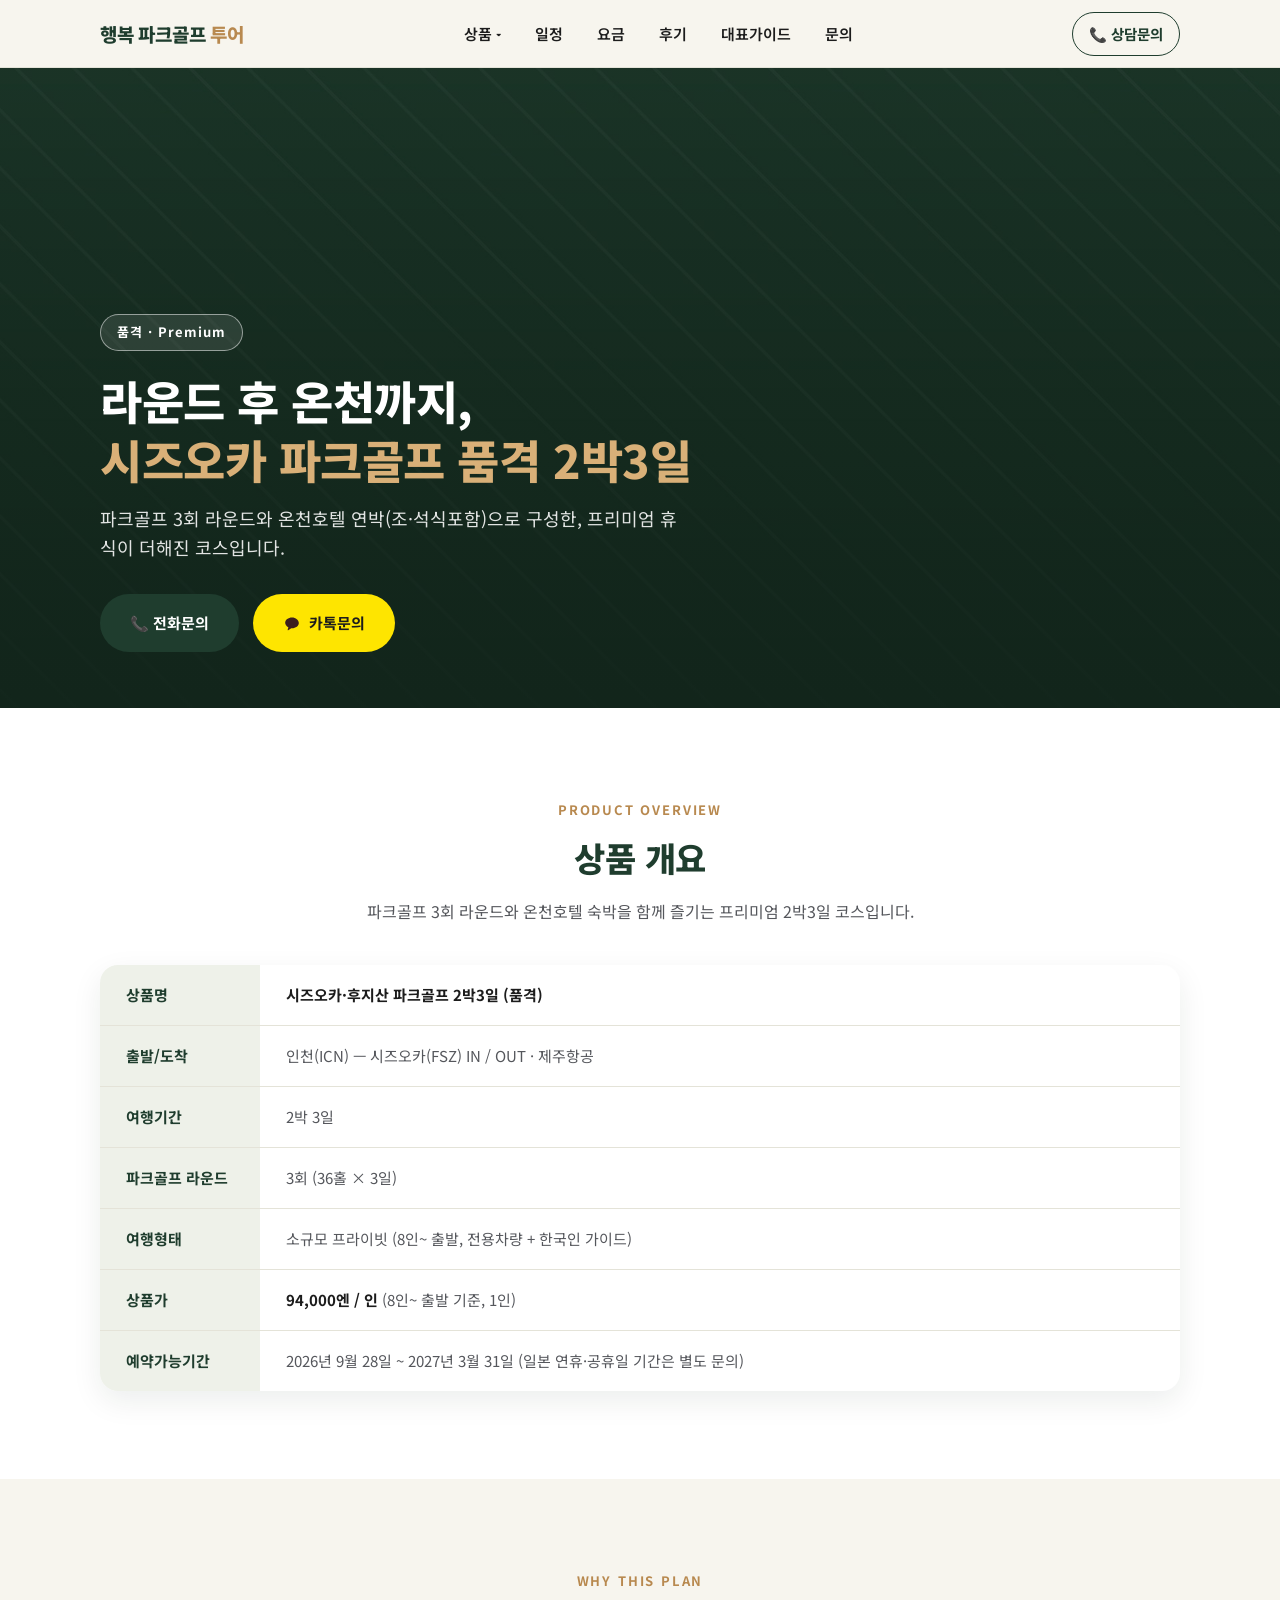
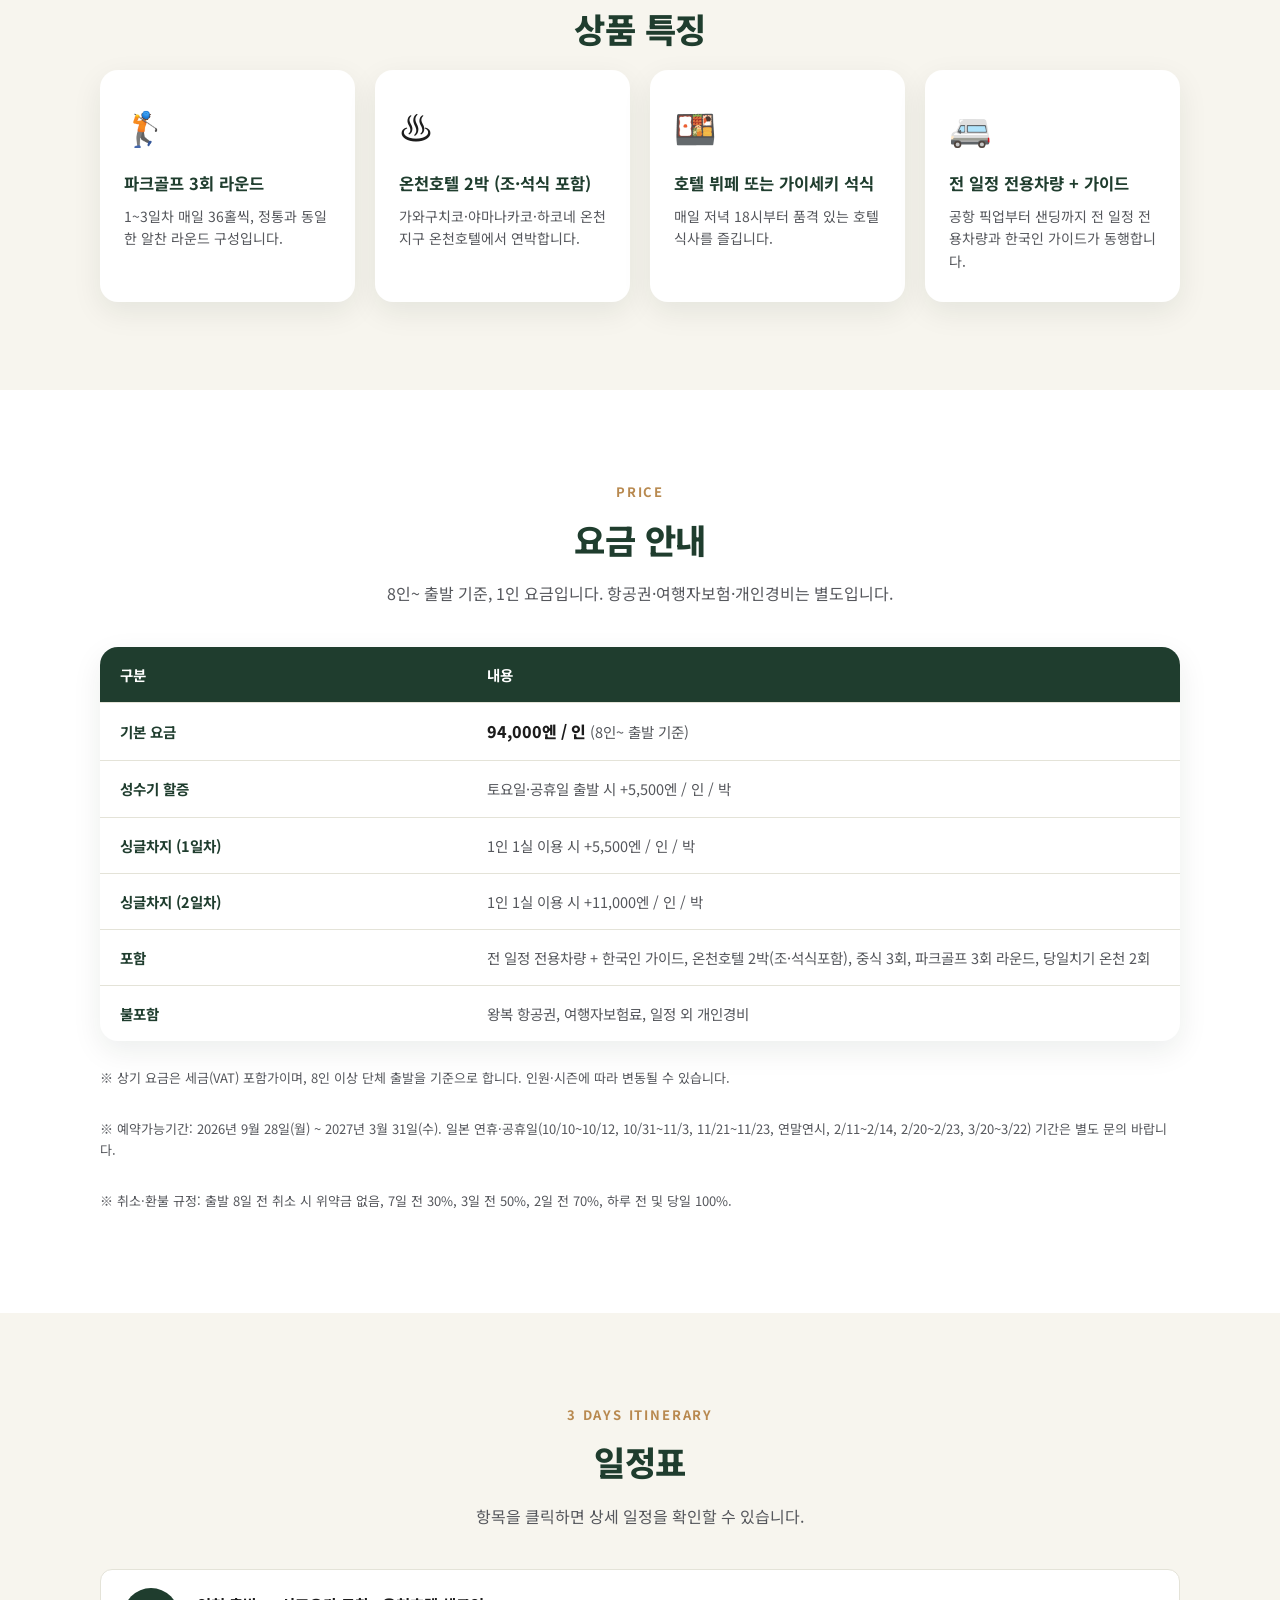
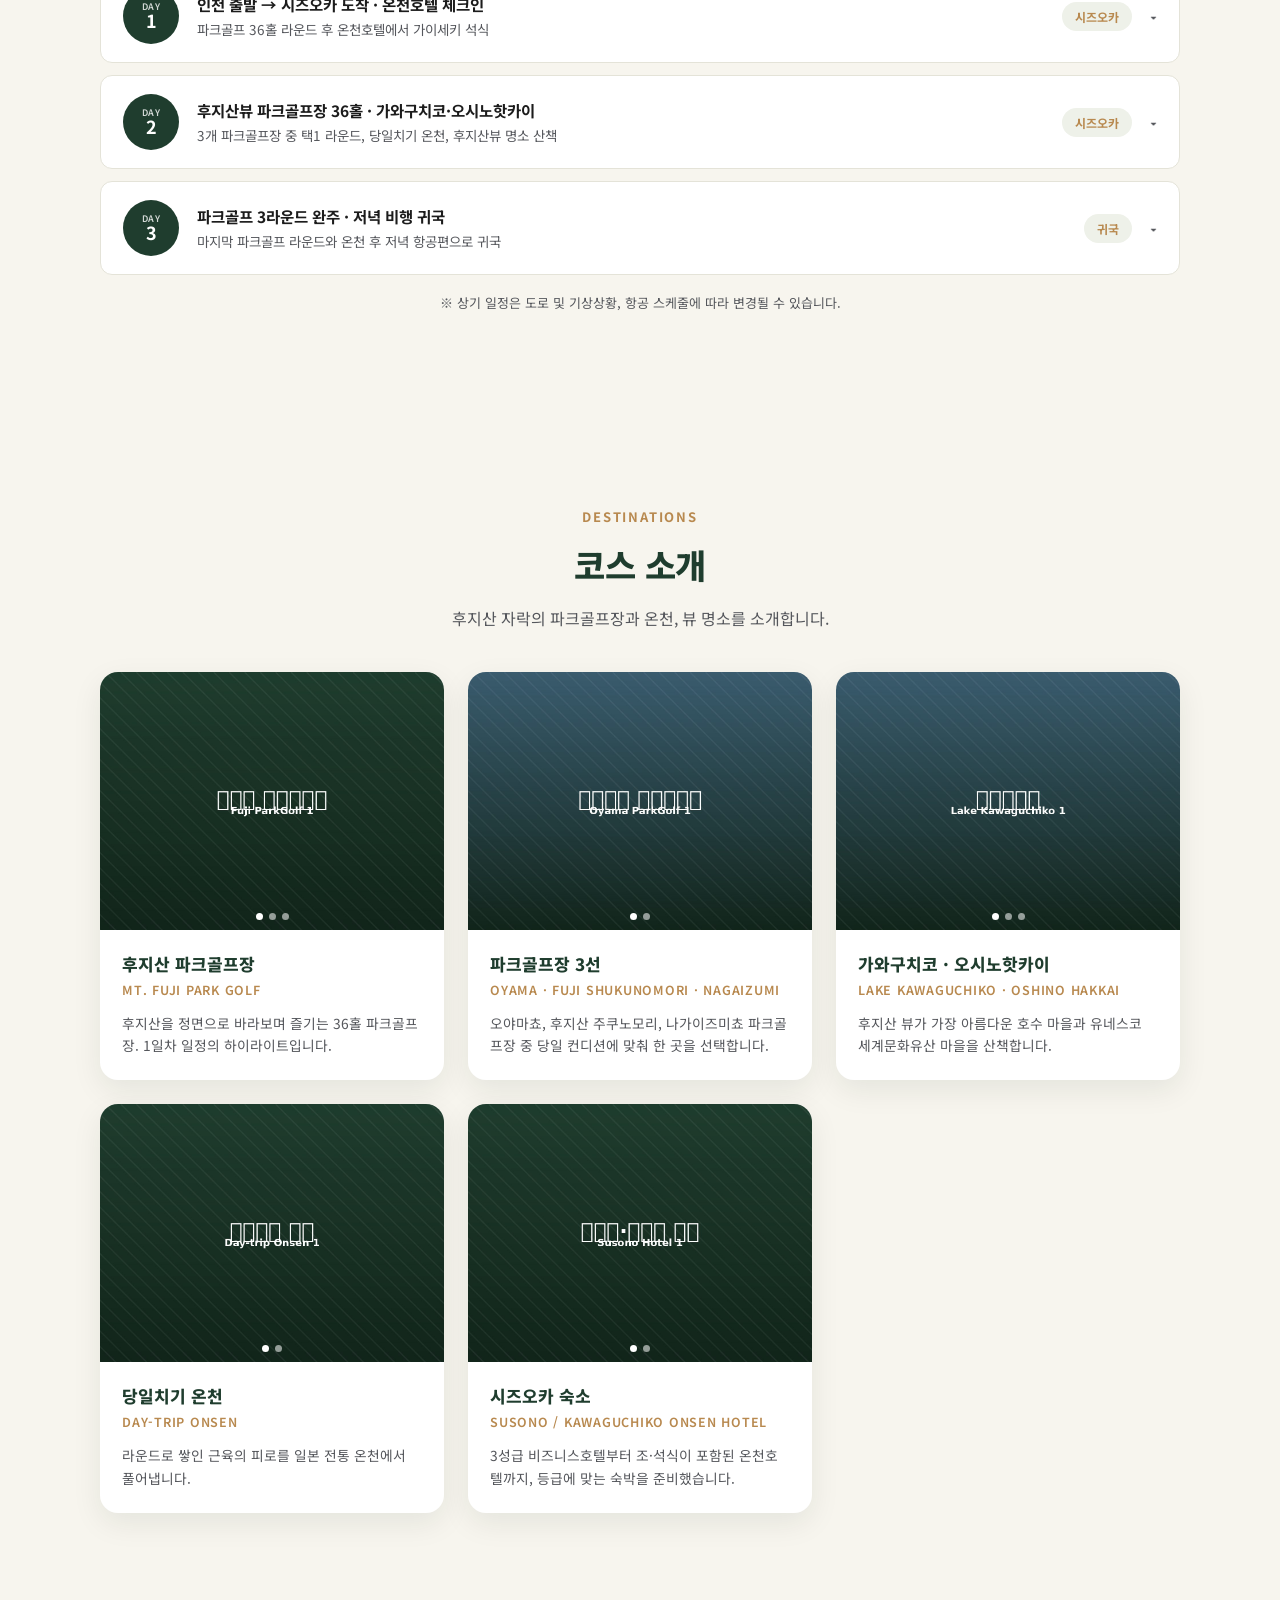
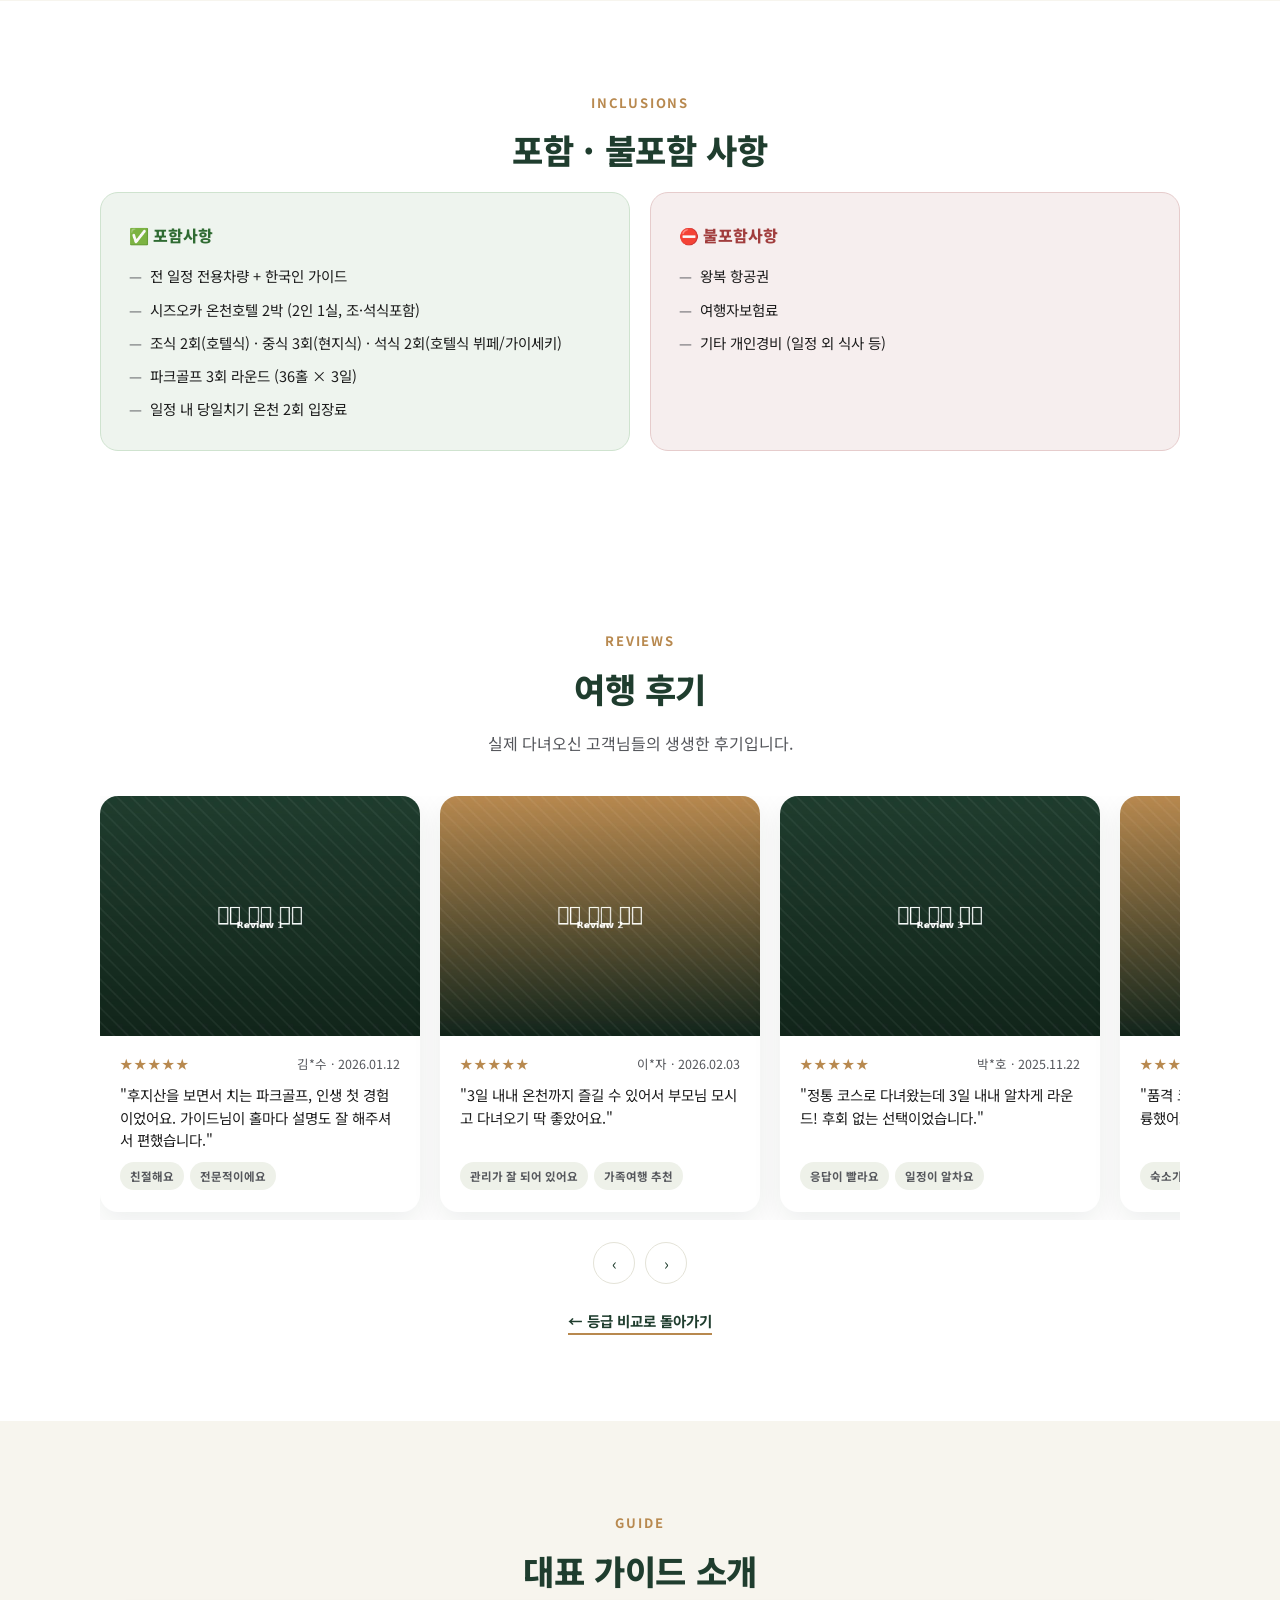
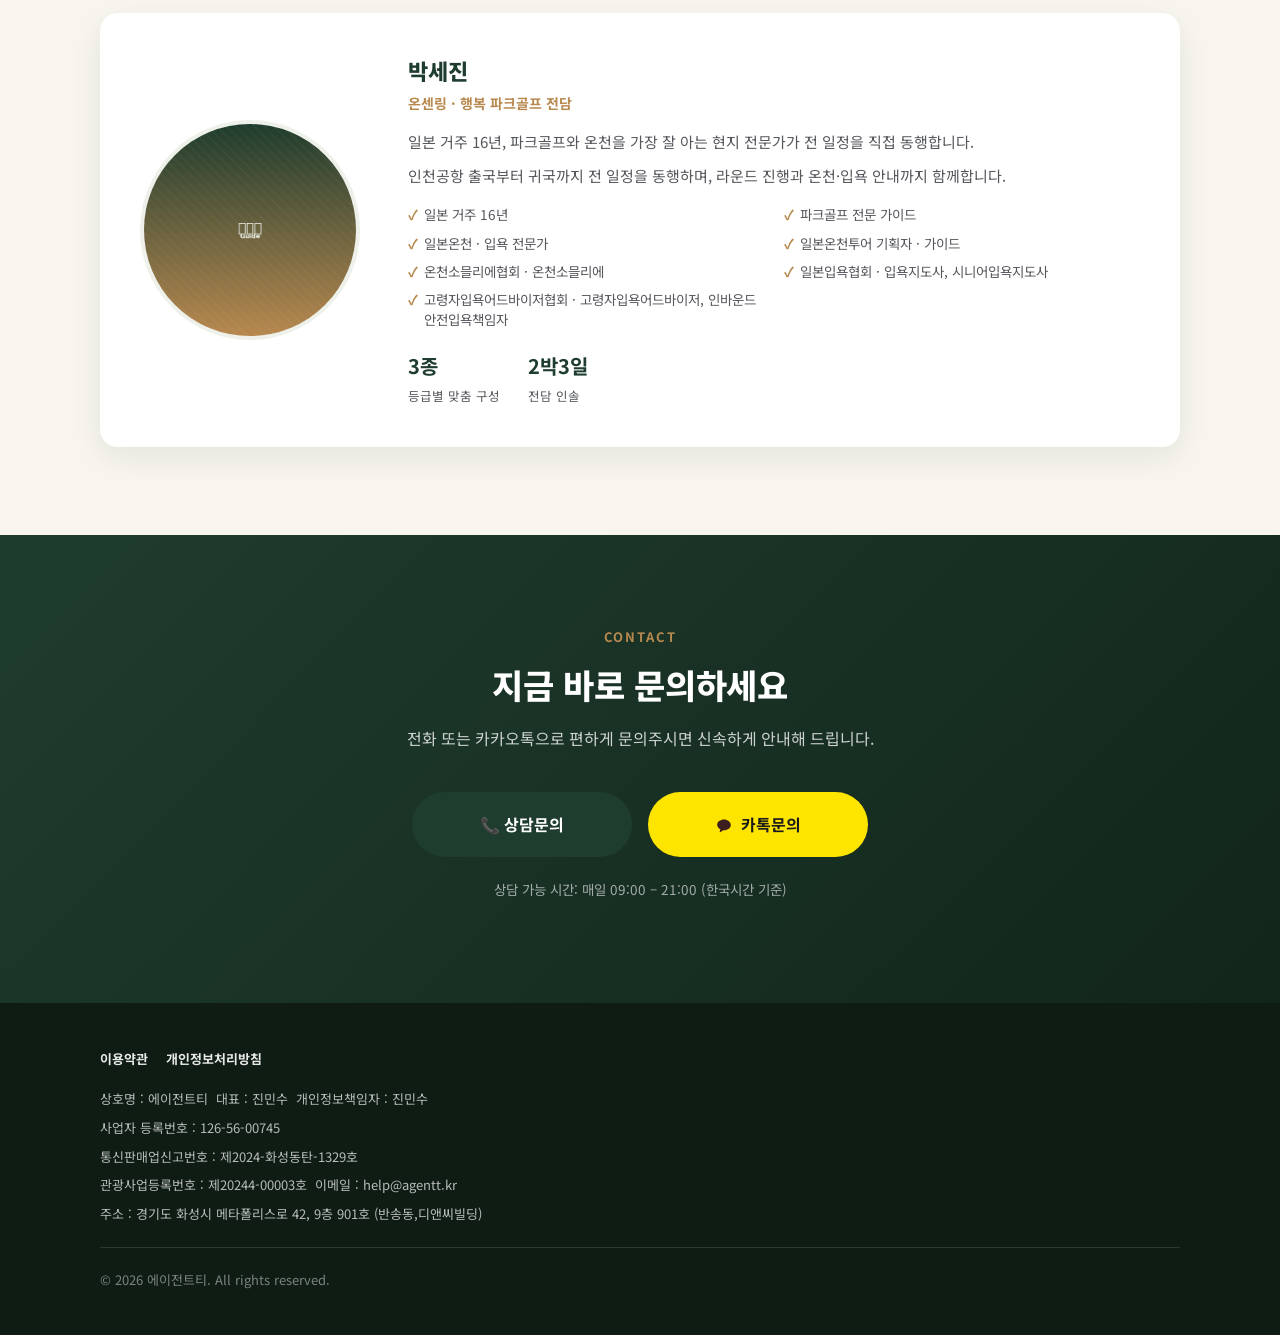
==== commit dbccca0f: "브랜드를 '행복 파크골프 투어'로 변경하고 연락처/가이드 정보 업데이트 - 브랜드명: 그리너투어 -> 행복 파크골프 투어 (로고, 타이틀, OG태그, canonical 등 전체 반" ====
--- a/products/susono-premium/index.html
+++ b/products/susono-premium/index.html
@@ -3,12 +3,12 @@
 <head>
 <meta charset="UTF-8">
 <meta name="viewport" content="width=device-width, initial-scale=1.0">
-<title>그리너투어 | 시즈오카 파크골프 품격 2박3일</title>
+<title>행복 파크골프 투어 | 시즈오카 파크골프 품격 2박3일</title>
 <meta name="description" content="인천-시즈오카 왕복, 파크골프 3회 라운드와 온천호텔 연박(조·석식포함)으로 구성한 품격 있는 2박3일 파크골프 투어. 1인 94,000엔~.">
-<link rel="canonical" href="https://greenertour.pages.dev/products/susono-premium/">
+<link rel="canonical" href="https://parkgolf-7nd.pages.dev/products/susono-premium/">
 
 <meta property="og:type" content="website">
-<meta property="og:title" content="그리너투어 | 시즈오카 파크골프 품격 2박3일">
+<meta property="og:title" content="행복 파크골프 투어 | 시즈오카 파크골프 품격 2박3일">
 <meta property="og:description" content="인천-시즈오카 왕복, 파크골프 3회 라운드와 온천호텔 연박(조·석식포함)으로 구성한 품격 있는 2박3일 파크골프 투어. 1인 94,000엔~.">
 <meta property="og:image" content="/images/og-image.jpg">
 <meta property="og:locale" content="ko_KR">
@@ -23,7 +23,7 @@
 <!-- ============================== HEADER / GNB ============================== -->
 <header class="site-header">
   <nav class="nav">
-    <a href="/#top" class="nav-logo">그리너<span>투어</span></a>
+    <a href="/#top" class="nav-logo">행복 파크골프<span> 투어</span></a>
 
     <ul class="nav-menu">
       <li class="nav-item has-dropdown">
@@ -49,11 +49,11 @@
       <li class="nav-item"><a href="#itinerary" class="nav-link">일정</a></li>
       <li class="nav-item"><a href="#price" class="nav-link">요금</a></li>
       <li class="nav-item"><a href="#reviews" class="nav-link">후기</a></li>
-      <li class="nav-item"><a href="#guide" class="nav-link">가이드소개</a></li>
+      <li class="nav-item"><a href="#guide" class="nav-link">대표가이드</a></li>
       <li class="nav-item"><a href="#contact" class="nav-link">문의</a></li>
     </ul>
 
-    <a href="tel:01082004994" class="nav-phone">📞 010-8200-4994</a>
+    <a href="tel:01082004994" class="nav-phone">📞 상담문의</a>
     <button class="nav-toggle" aria-label="메뉴 열기" aria-expanded="false">
       <span></span><span></span><span></span>
     </button>
@@ -72,7 +72,7 @@
     <p class="hero-sub">파크골프 3회 라운드와 온천호텔 연박(조·석식포함)으로 구성한, 프리미엄 휴식이 더해진 코스입니다.</p>
     <div class="cta-row">
       <a href="tel:01082004994" class="btn btn--primary">📞 전화문의</a>
-      <a href="https://open.kakao.com/o/sonpDsNi" target="_blank" rel="noopener" class="btn btn--kakao">💬 카톡문의</a>
+      <a href="https://open.kakao.com/o/sj4xOiPi" target="_blank" rel="noopener" class="btn btn--kakao"><svg class="kakao-icon" viewBox="0 0 24 24" width="18" height="18" aria-hidden="true" focusable="false"><path fill="#3C1E1E" d="M12 4.5c-5.02 0-9.1 3.15-9.1 7.03 0 2.53 1.7 4.75 4.26 6.01l-.94 3.45a.47.47 0 0 0 .71.53l4.06-2.68c.33.03.67.05 1.01.05 5.02 0 9.1-3.15 9.1-7.03S17.02 4.5 12 4.5Z"/></svg> 카톡문의</a>
     </div>
   </div>
 </section>
@@ -460,18 +460,27 @@
   <div class="container">
     <div class="section-head">
       <span class="section-eyebrow">Guide</span>
-      <h2 class="section-title">가이드 소개</h2>
+      <h2 class="section-title">대표 가이드 소개</h2>
     </div>
 
     <div class="guide-block">
       <div class="guide-photo">
-        <img src="/images/guide/1.jpg" alt="가이드 그리너 프로필 사진">
+        <img src="/images/guide/1.jpg" alt="가이드 박세진 프로필 사진">
       </div>
       <div>
-        <h3 class="guide-name">그리너</h3>
-        <p class="guide-role">에이전트티 파크골프 전담 · 진민수</p>
-        <p class="guide-bio">국내외 파크골프장을 직접 답사하며 후지산 뷰가 가장 아름다운 코스만 선별해 일정을 구성합니다.</p>
-        <p class="guide-bio">인천공항 출국부터 귀국까지 전 일정을 한국인 가이드가 동행하며, 라운드 진행과 통역까지 함께합니다.</p>
+        <h3 class="guide-name">박세진</h3>
+        <p class="guide-role">온센링 · 행복 파크골프 전담</p>
+        <p class="guide-bio">일본 거주 16년, 파크골프와 온천을 가장 잘 아는 현지 전문가가 전 일정을 직접 동행합니다.</p>
+        <p class="guide-bio">인천공항 출국부터 귀국까지 전 일정을 동행하며, 라운드 진행과 온천·입욕 안내까지 함께합니다.</p>
+        <ul class="guide-creds">
+          <li>일본 거주 16년</li>
+          <li>파크골프 전문 가이드</li>
+          <li>일본온천 · 입욕 전문가</li>
+          <li>일본온천투어 기획자 · 가이드</li>
+          <li>온천소믈리에협회 · 온천소믈리에</li>
+          <li>일본입욕협회 · 입욕지도사, 시니어입욕지도사</li>
+          <li>고령자입욕어드바이저협회 · 고령자입욕어드바이저, 인바운드안전입욕책임자</li>
+        </ul>
         <div class="guide-stats">
           <div class="guide-stat"><strong>3종</strong><span>등급별 맞춤 구성</span></div>
           <div class="guide-stat"><strong>2박3일</strong><span>전담 인솔</span></div>
@@ -488,8 +497,8 @@
     <h2 class="section-title">지금 바로 문의하세요</h2>
     <p class="section-desc">전화 또는 카카오톡으로 편하게 문의주시면 신속하게 안내해 드립니다.</p>
     <div class="contact-cta-row">
-      <a href="tel:01082004994" class="btn btn--primary">📞 전화문의 010-8200-4994</a>
-      <a href="https://open.kakao.com/o/sonpDsNi" target="_blank" rel="noopener" class="btn btn--kakao">💬 카톡문의</a>
+      <a href="tel:01082004994" class="btn btn--primary">📞 상담문의</a>
+      <a href="https://open.kakao.com/o/sj4xOiPi" target="_blank" rel="noopener" class="btn btn--kakao"><svg class="kakao-icon" viewBox="0 0 24 24" width="18" height="18" aria-hidden="true" focusable="false"><path fill="#3C1E1E" d="M12 4.5c-5.02 0-9.1 3.15-9.1 7.03 0 2.53 1.7 4.75 4.26 6.01l-.94 3.45a.47.47 0 0 0 .71.53l4.06-2.68c.33.03.67.05 1.01.05 5.02 0 9.1-3.15 9.1-7.03S17.02 4.5 12 4.5Z"/></svg> 카톡문의</a>
     </div>
     <p class="contact-note">상담 가능 시간: 매일 09:00 – 21:00 (한국시간 기준)</p>
   </div>
@@ -516,7 +525,7 @@
 <!-- ============================== 모바일 하단 고정 CTA ============================== -->
 <div class="mobile-fab">
   <a href="tel:01082004994" class="btn btn--primary">📞 전화문의</a>
-  <a href="https://open.kakao.com/o/sonpDsNi" target="_blank" rel="noopener" class="btn btn--kakao">💬 카톡문의</a>
+  <a href="https://open.kakao.com/o/sj4xOiPi" target="_blank" rel="noopener" class="btn btn--kakao"><svg class="kakao-icon" viewBox="0 0 24 24" width="18" height="18" aria-hidden="true" focusable="false"><path fill="#3C1E1E" d="M12 4.5c-5.02 0-9.1 3.15-9.1 7.03 0 2.53 1.7 4.75 4.26 6.01l-.94 3.45a.47.47 0 0 0 .71.53l4.06-2.68c.33.03.67.05 1.01.05 5.02 0 9.1-3.15 9.1-7.03S17.02 4.5 12 4.5Z"/></svg> 카톡문의</a>
 </div>
 
 <script src="/assets/js/main.js"></script>
--- a/assets/css/style.css
+++ b/assets/css/style.css
@@ -115,6 +115,7 @@
   color: #1c1c1c;
 }
 .btn--kakao:hover { box-shadow: var(--shadow-card-hover); }
+.kakao-icon { flex-shrink: 0; display: block; }
 
 .btn--outline {
   background: transparent;
@@ -830,6 +831,29 @@
 }
 .guide-bio { margin: 0; color: var(--color-ink-soft); font-size: 15px; }
 .guide-bio + .guide-bio { margin-top: 10px; }
+.guide-creds {
+  list-style: none;
+  margin: 16px 0 0;
+  padding: 0;
+  display: grid;
+  grid-template-columns: repeat(2, 1fr);
+  gap: 8px 20px;
+}
+.guide-creds li {
+  font-size: 13.5px;
+  line-height: 1.5;
+  color: var(--color-ink-soft);
+  display: flex;
+  gap: 6px;
+  align-items: flex-start;
+  text-align: left;
+}
+.guide-creds li::before {
+  content: "✓";
+  color: var(--color-gold);
+  font-weight: 800;
+  flex-shrink: 0;
+}
 .guide-stats {
   display: flex;
   gap: 28px;
@@ -948,6 +972,7 @@
   .plan-grid { grid-template-columns: 1fr; max-width: 460px; margin: 0 auto; }
   .guide-block { flex-direction: column; text-align: center; padding: 32px; }
   .guide-stats { justify-content: center; }
+  .guide-creds { grid-template-columns: 1fr; }
 }
 
 @media (max-width: 760px) {
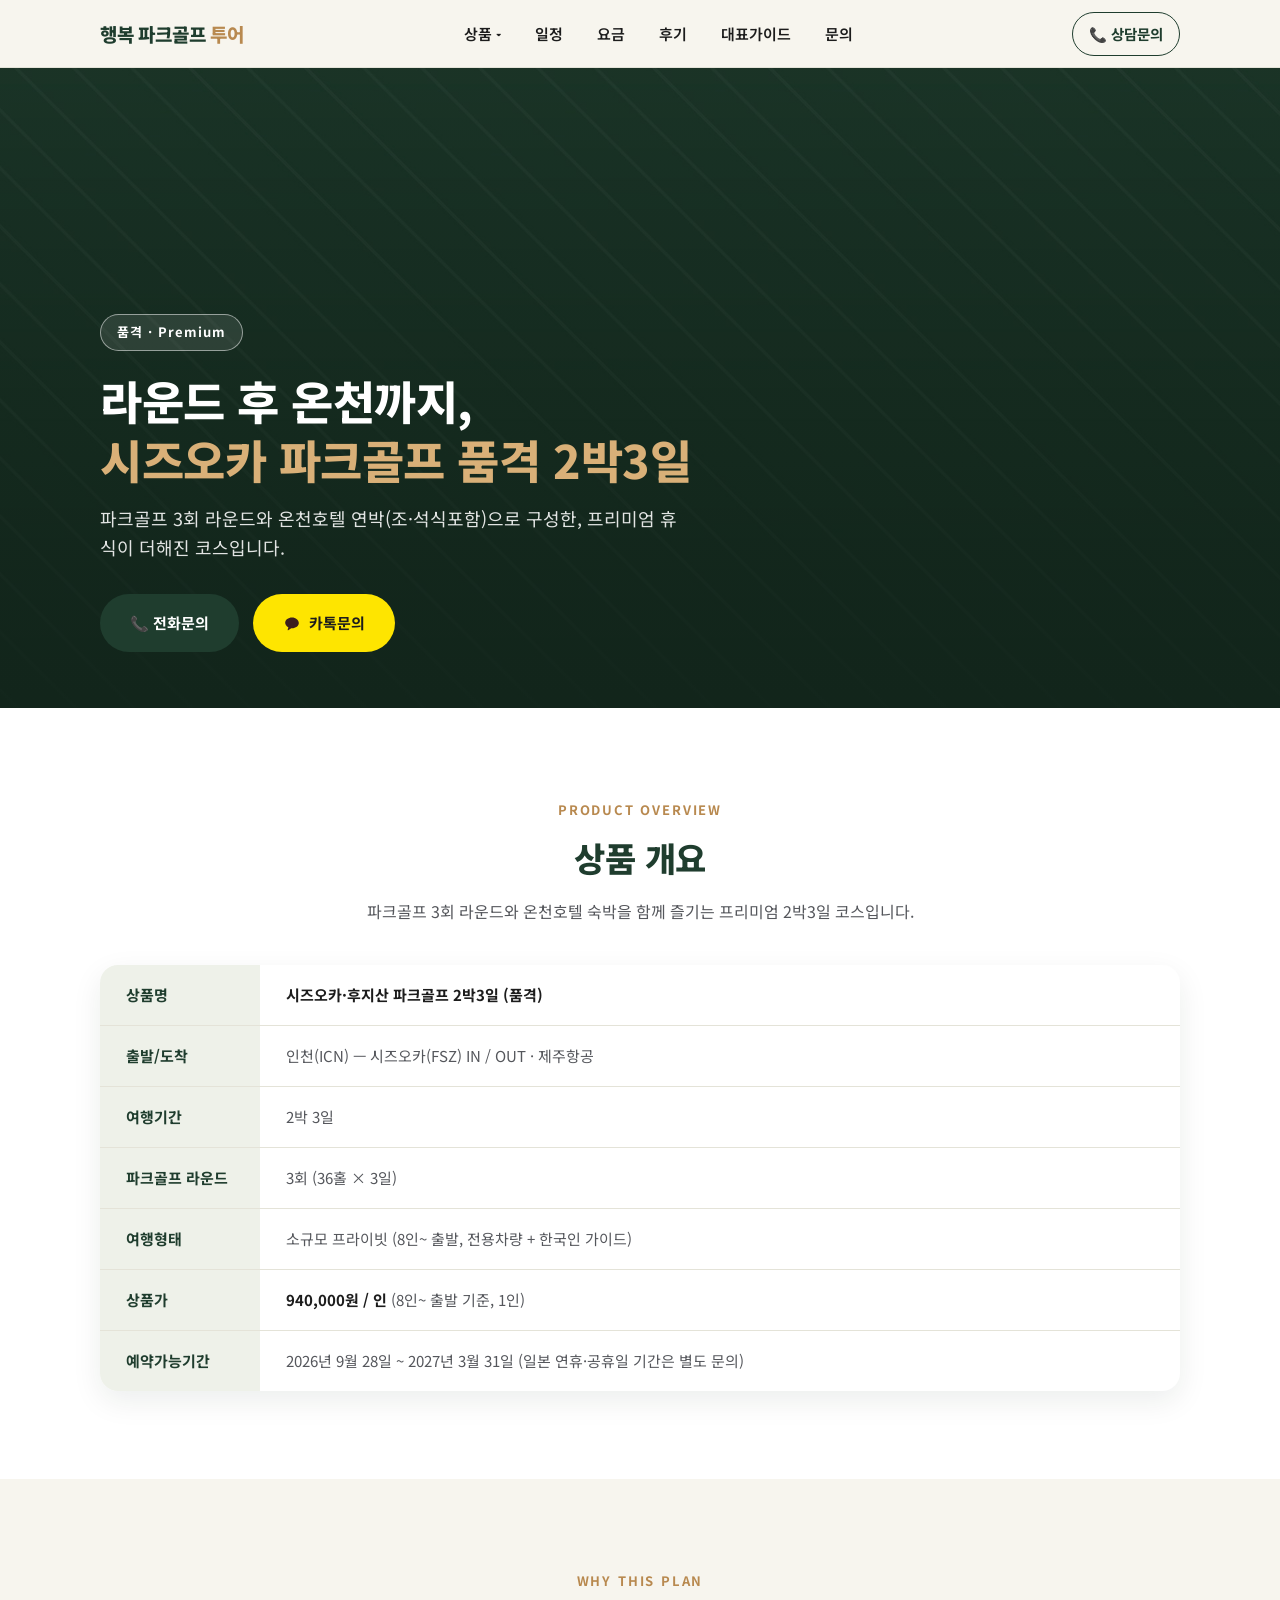
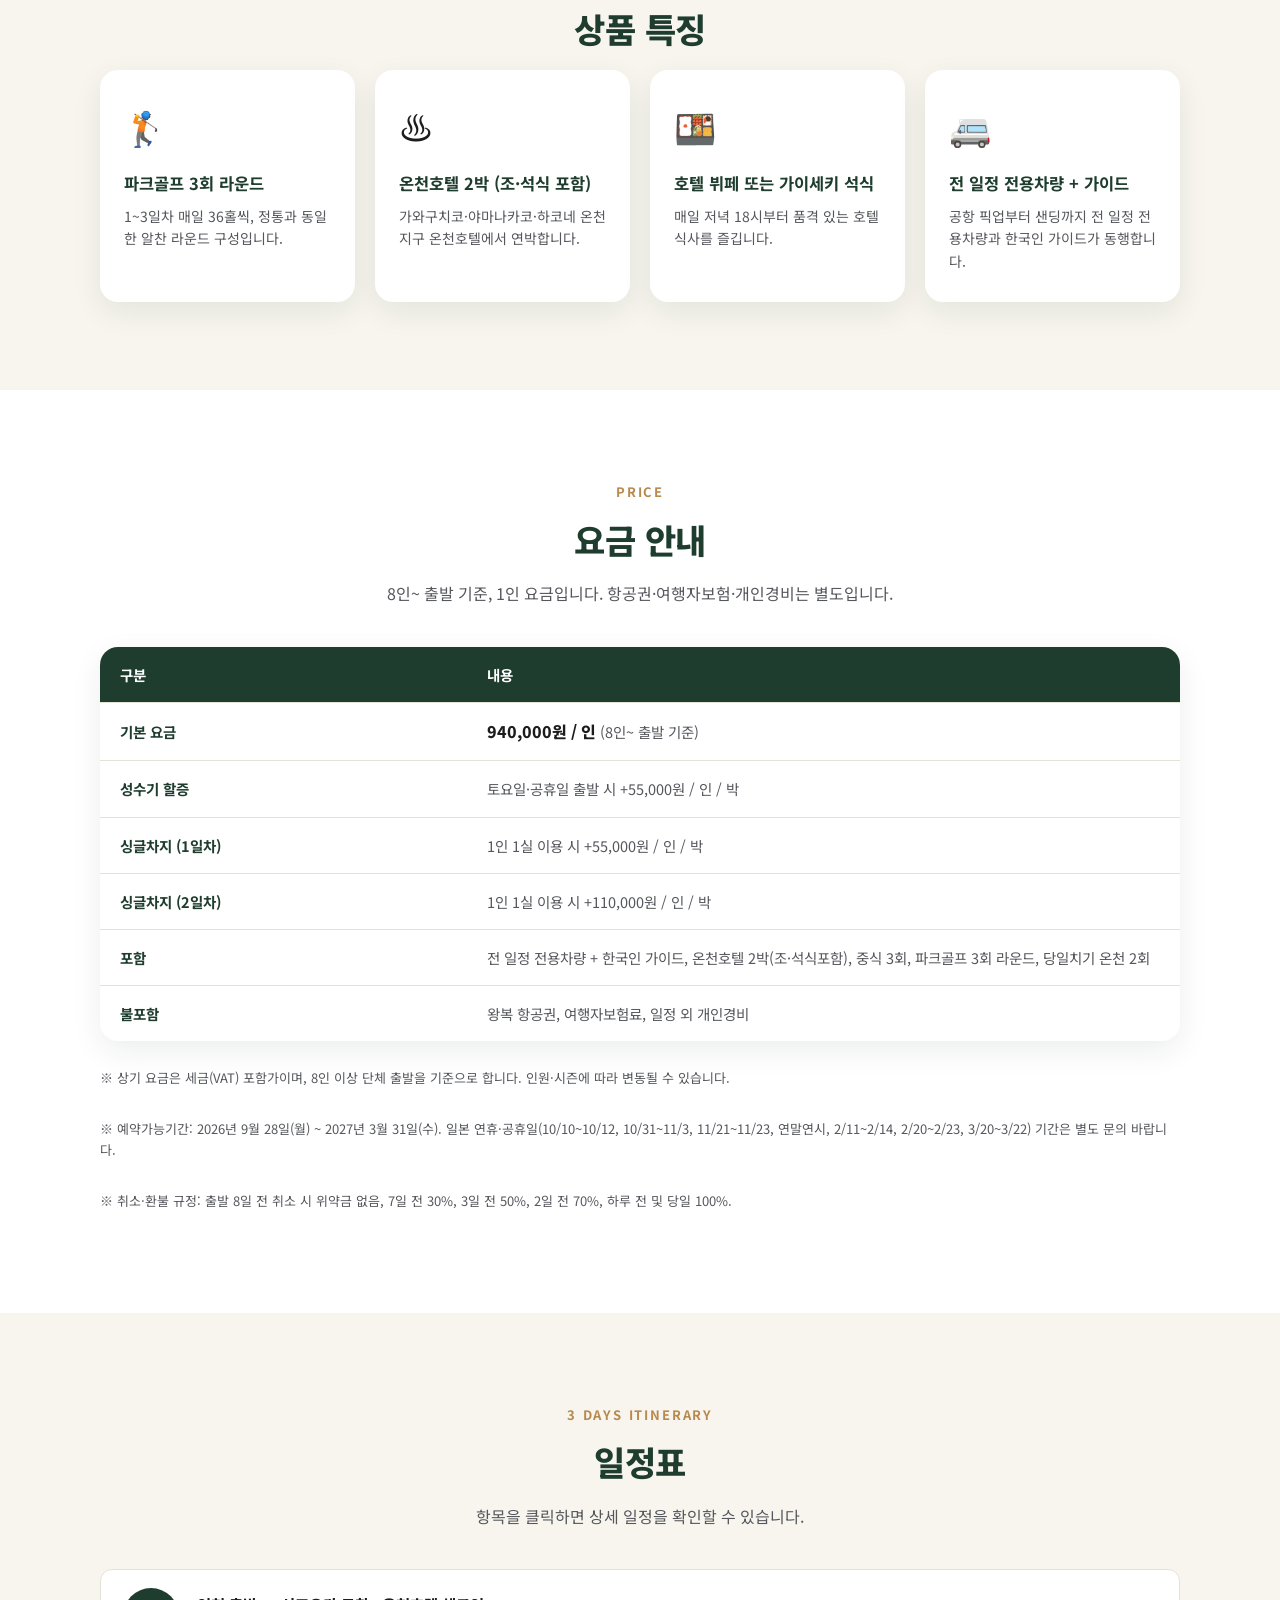
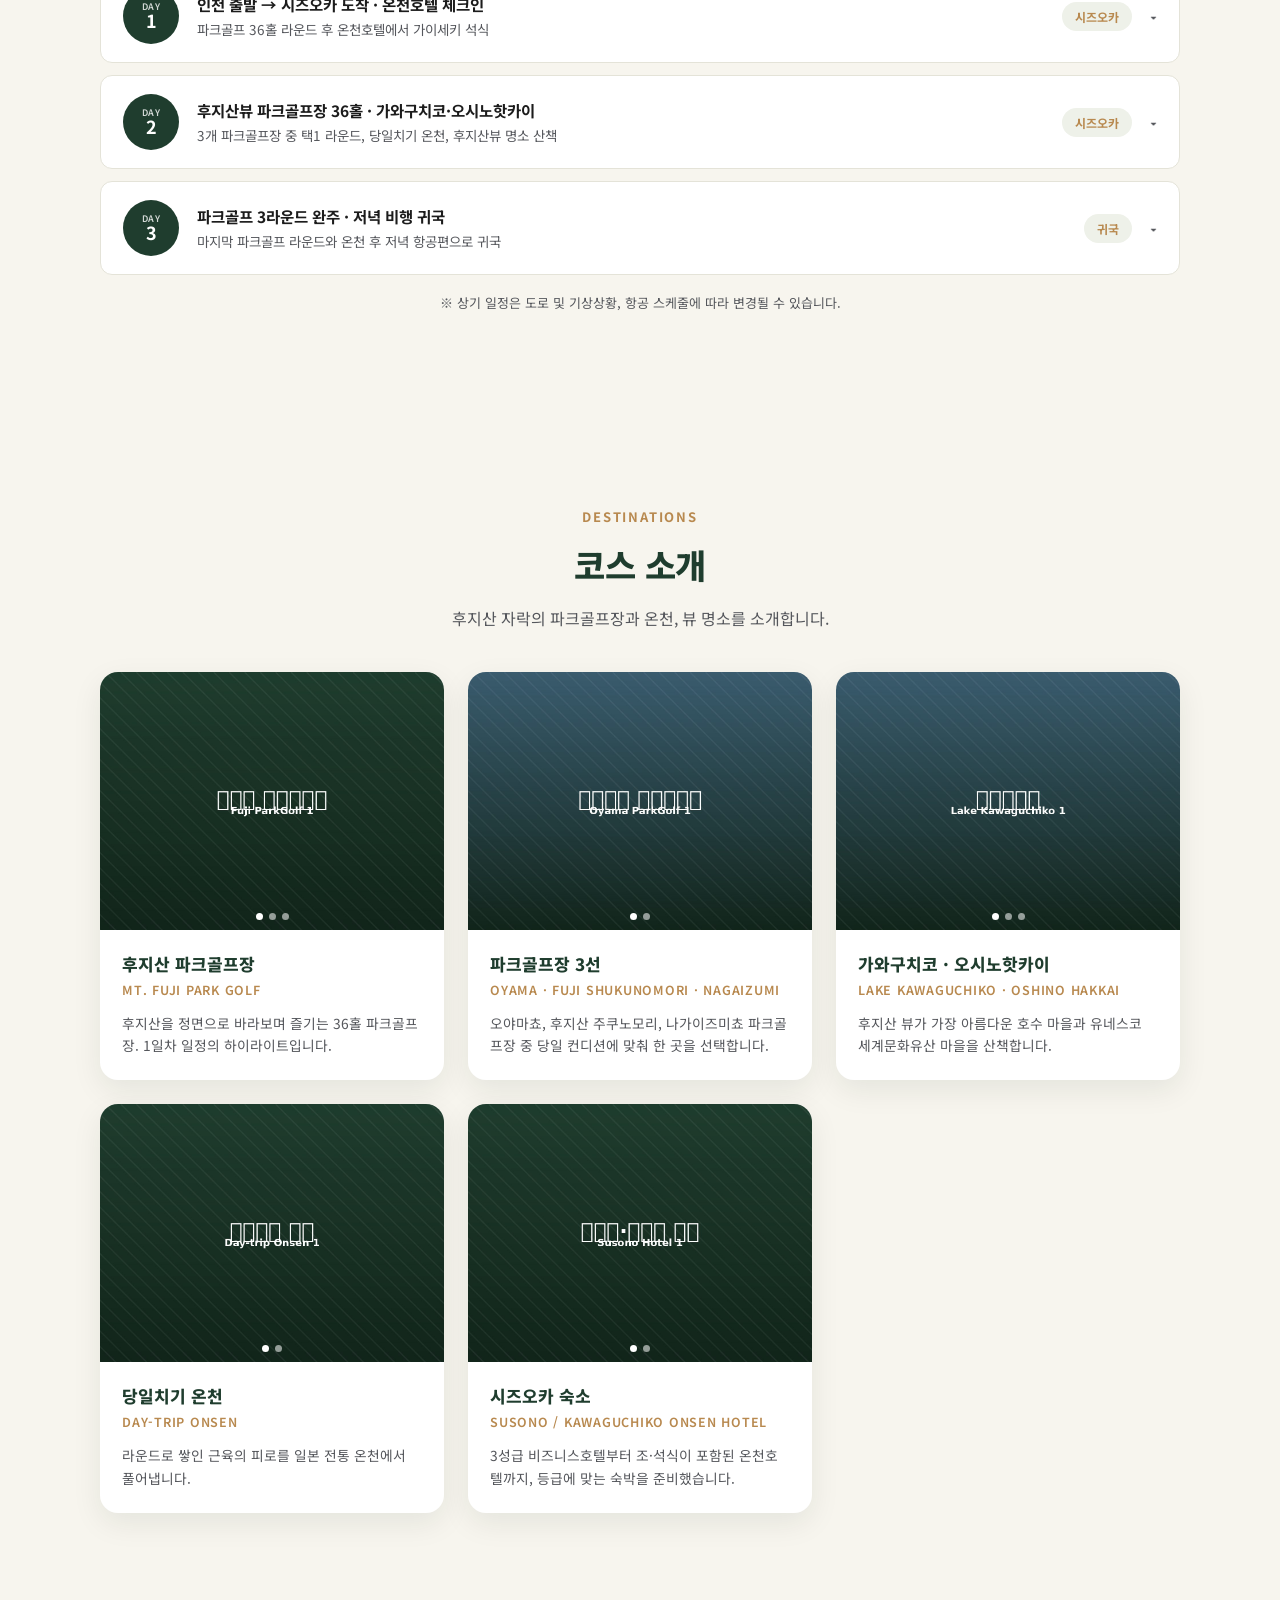
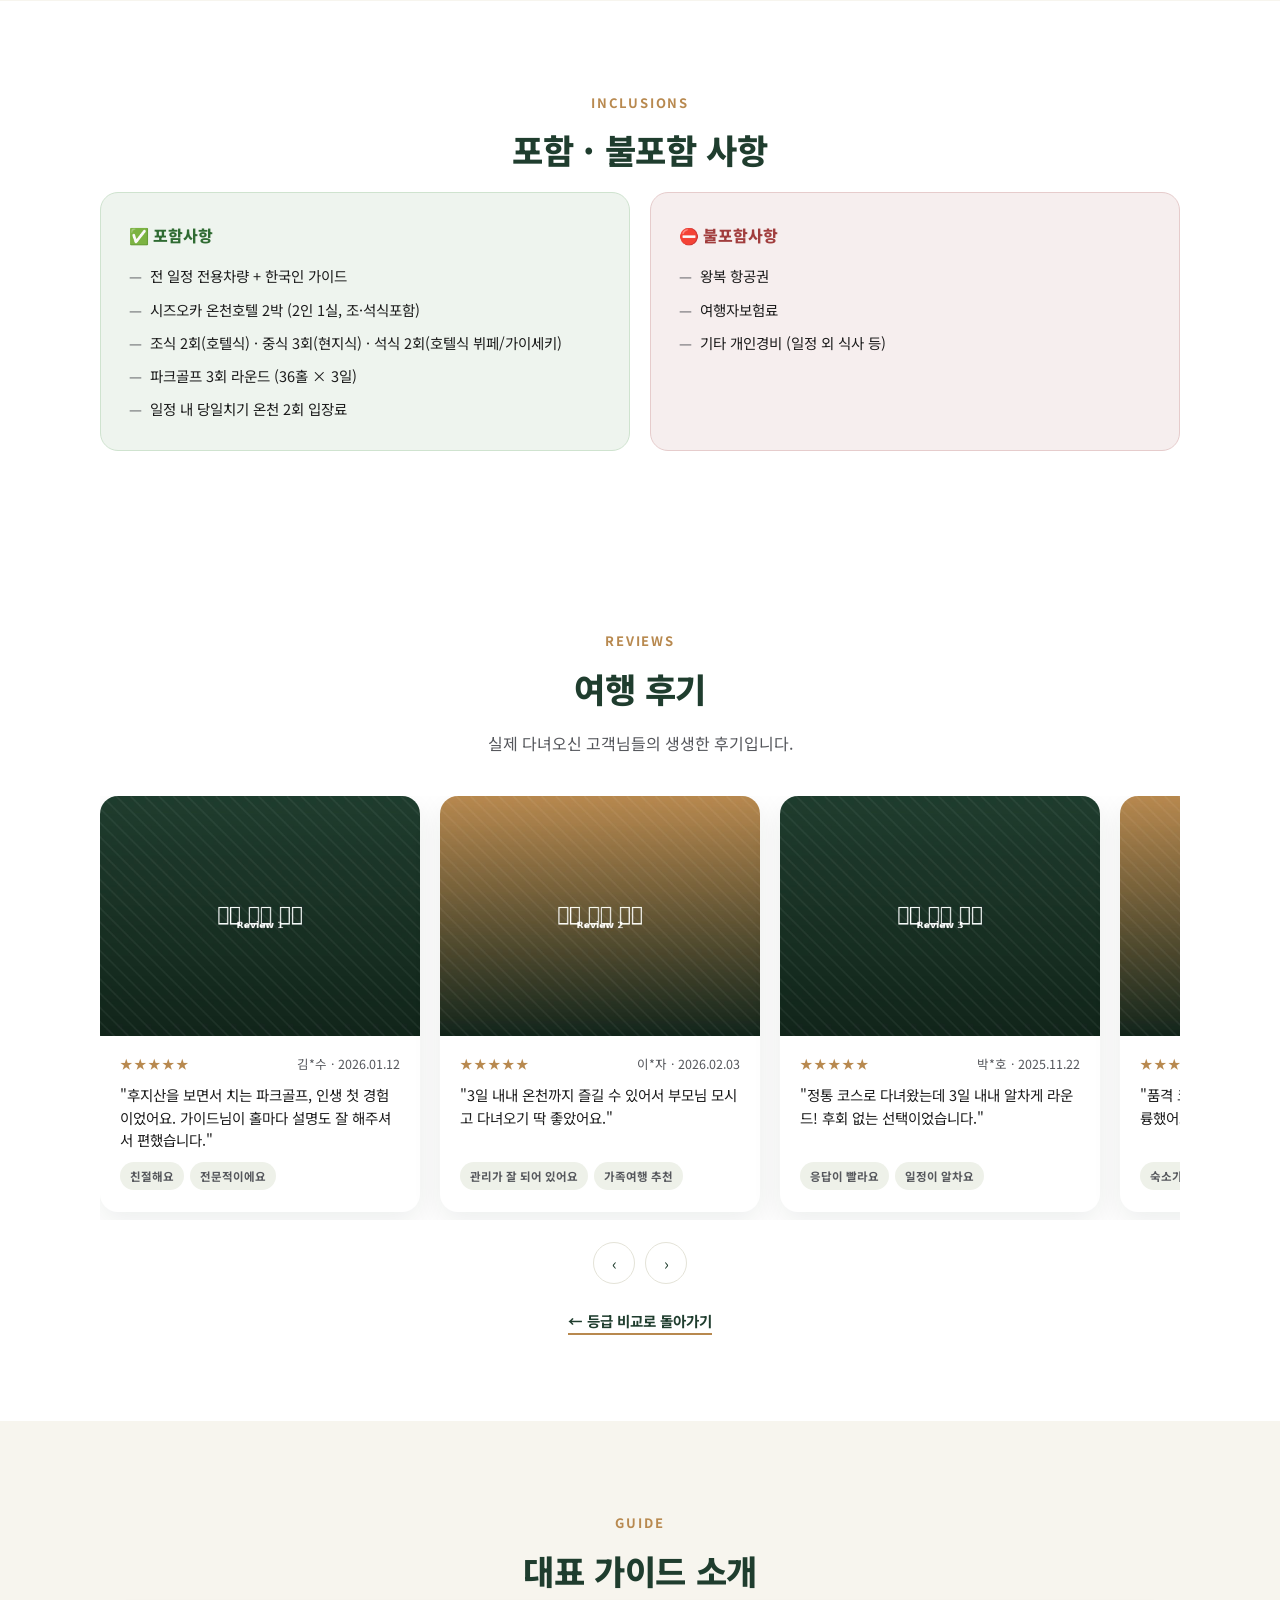
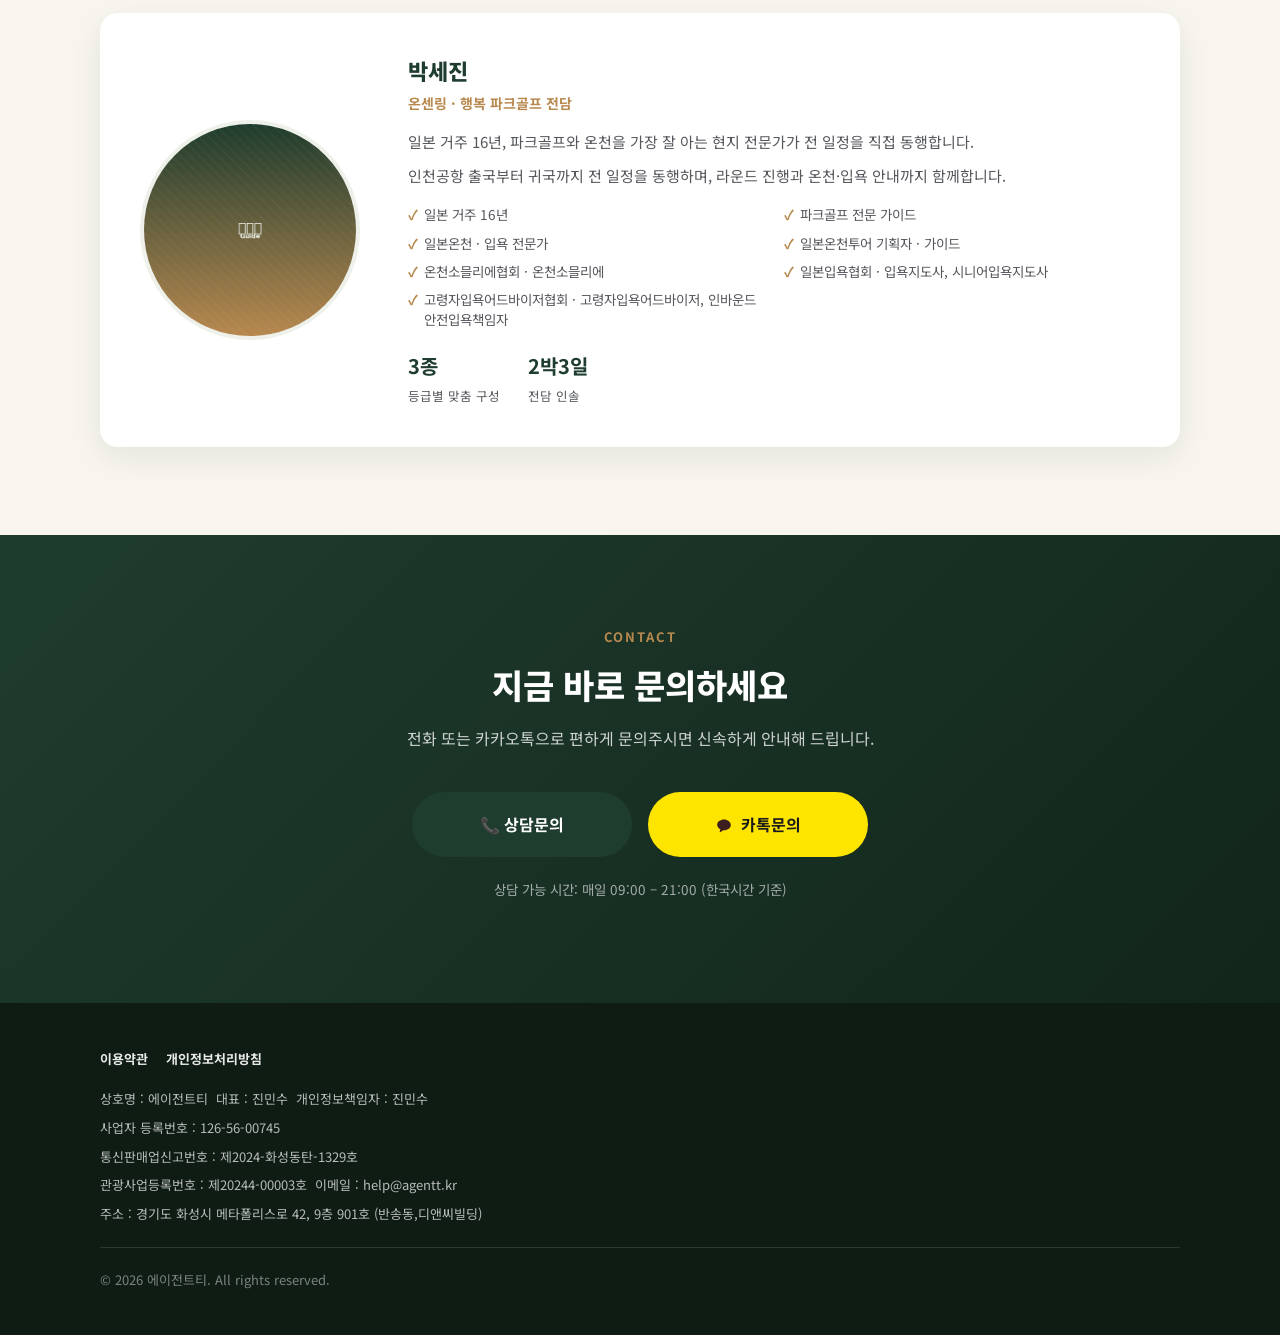
==== commit 9c882ad2: "상품가 표기를 엔화에서 원화로 변경 (1엔=10원 환산) 실속/정통/품격 판매가 및 성수기·싱글차지 할증 금액을 KRW로 변경. 63,000/76,000/94,000엔 -> 630" ====
--- a/products/susono-premium/index.html
+++ b/products/susono-premium/index.html
@@ -4,12 +4,12 @@
 <meta charset="UTF-8">
 <meta name="viewport" content="width=device-width, initial-scale=1.0">
 <title>행복 파크골프 투어 | 시즈오카 파크골프 품격 2박3일</title>
-<meta name="description" content="인천-시즈오카 왕복, 파크골프 3회 라운드와 온천호텔 연박(조·석식포함)으로 구성한 품격 있는 2박3일 파크골프 투어. 1인 94,000엔~.">
+<meta name="description" content="인천-시즈오카 왕복, 파크골프 3회 라운드와 온천호텔 연박(조·석식포함)으로 구성한 품격 있는 2박3일 파크골프 투어. 1인 940,000원~.">
 <link rel="canonical" href="https://parkgolf-7nd.pages.dev/products/susono-premium/">
 
 <meta property="og:type" content="website">
 <meta property="og:title" content="행복 파크골프 투어 | 시즈오카 파크골프 품격 2박3일">
-<meta property="og:description" content="인천-시즈오카 왕복, 파크골프 3회 라운드와 온천호텔 연박(조·석식포함)으로 구성한 품격 있는 2박3일 파크골프 투어. 1인 94,000엔~.">
+<meta property="og:description" content="인천-시즈오카 왕복, 파크골프 3회 라운드와 온천호텔 연박(조·석식포함)으로 구성한 품격 있는 2박3일 파크골프 투어. 1인 940,000원~.">
 <meta property="og:image" content="/images/og-image.jpg">
 <meta property="og:locale" content="ko_KR">
 
@@ -92,7 +92,7 @@
       <tr><th>여행기간</th><td>2박 3일</td></tr>
       <tr><th>파크골프 라운드</th><td>3회 (36홀 × 3일)</td></tr>
       <tr><th>여행형태</th><td>소규모 프라이빗 (8인~ 출발, 전용차량 + 한국인 가이드)</td></tr>
-      <tr><th>상품가</th><td><strong>94,000엔 / 인</strong> (8인~ 출발 기준, 1인)</td></tr>
+      <tr><th>상품가</th><td><strong>940,000원 / 인</strong> (8인~ 출발 기준, 1인)</td></tr>
       <tr><th>예약가능기간</th><td>2026년 9월 28일 ~ 2027년 3월 31일 (일본 연휴·공휴일 기간은 별도 문의)</td></tr>
     </table>
   </div>
@@ -143,10 +143,10 @@
     <table class="price-table">
       <thead><tr><th>구분</th><th>내용</th></tr></thead>
       <tbody>
-      <tr><td>기본 요금</td><td><span class="price-main">94,000엔 / 인</span> (8인~ 출발 기준)</td></tr>
-      <tr><td>성수기 할증</td><td>토요일·공휴일 출발 시 +5,500엔 / 인 / 박</td></tr>
-      <tr><td>싱글차지 (1일차)</td><td>1인 1실 이용 시 +5,500엔 / 인 / 박</td></tr>
-      <tr><td>싱글차지 (2일차)</td><td>1인 1실 이용 시 +11,000엔 / 인 / 박</td></tr>
+      <tr><td>기본 요금</td><td><span class="price-main">940,000원 / 인</span> (8인~ 출발 기준)</td></tr>
+      <tr><td>성수기 할증</td><td>토요일·공휴일 출발 시 +55,000원 / 인 / 박</td></tr>
+      <tr><td>싱글차지 (1일차)</td><td>1인 1실 이용 시 +55,000원 / 인 / 박</td></tr>
+      <tr><td>싱글차지 (2일차)</td><td>1인 1실 이용 시 +110,000원 / 인 / 박</td></tr>
       <tr><td>포함</td><td>전 일정 전용차량 + 한국인 가이드, 온천호텔 2박(조·석식포함), 중식 3회, 파크골프 3회 라운드, 당일치기 온천 2회</td></tr>
       <tr><td>불포함</td><td>왕복 항공권, 여행자보험료, 일정 외 개인경비</td></tr>
       </tbody>
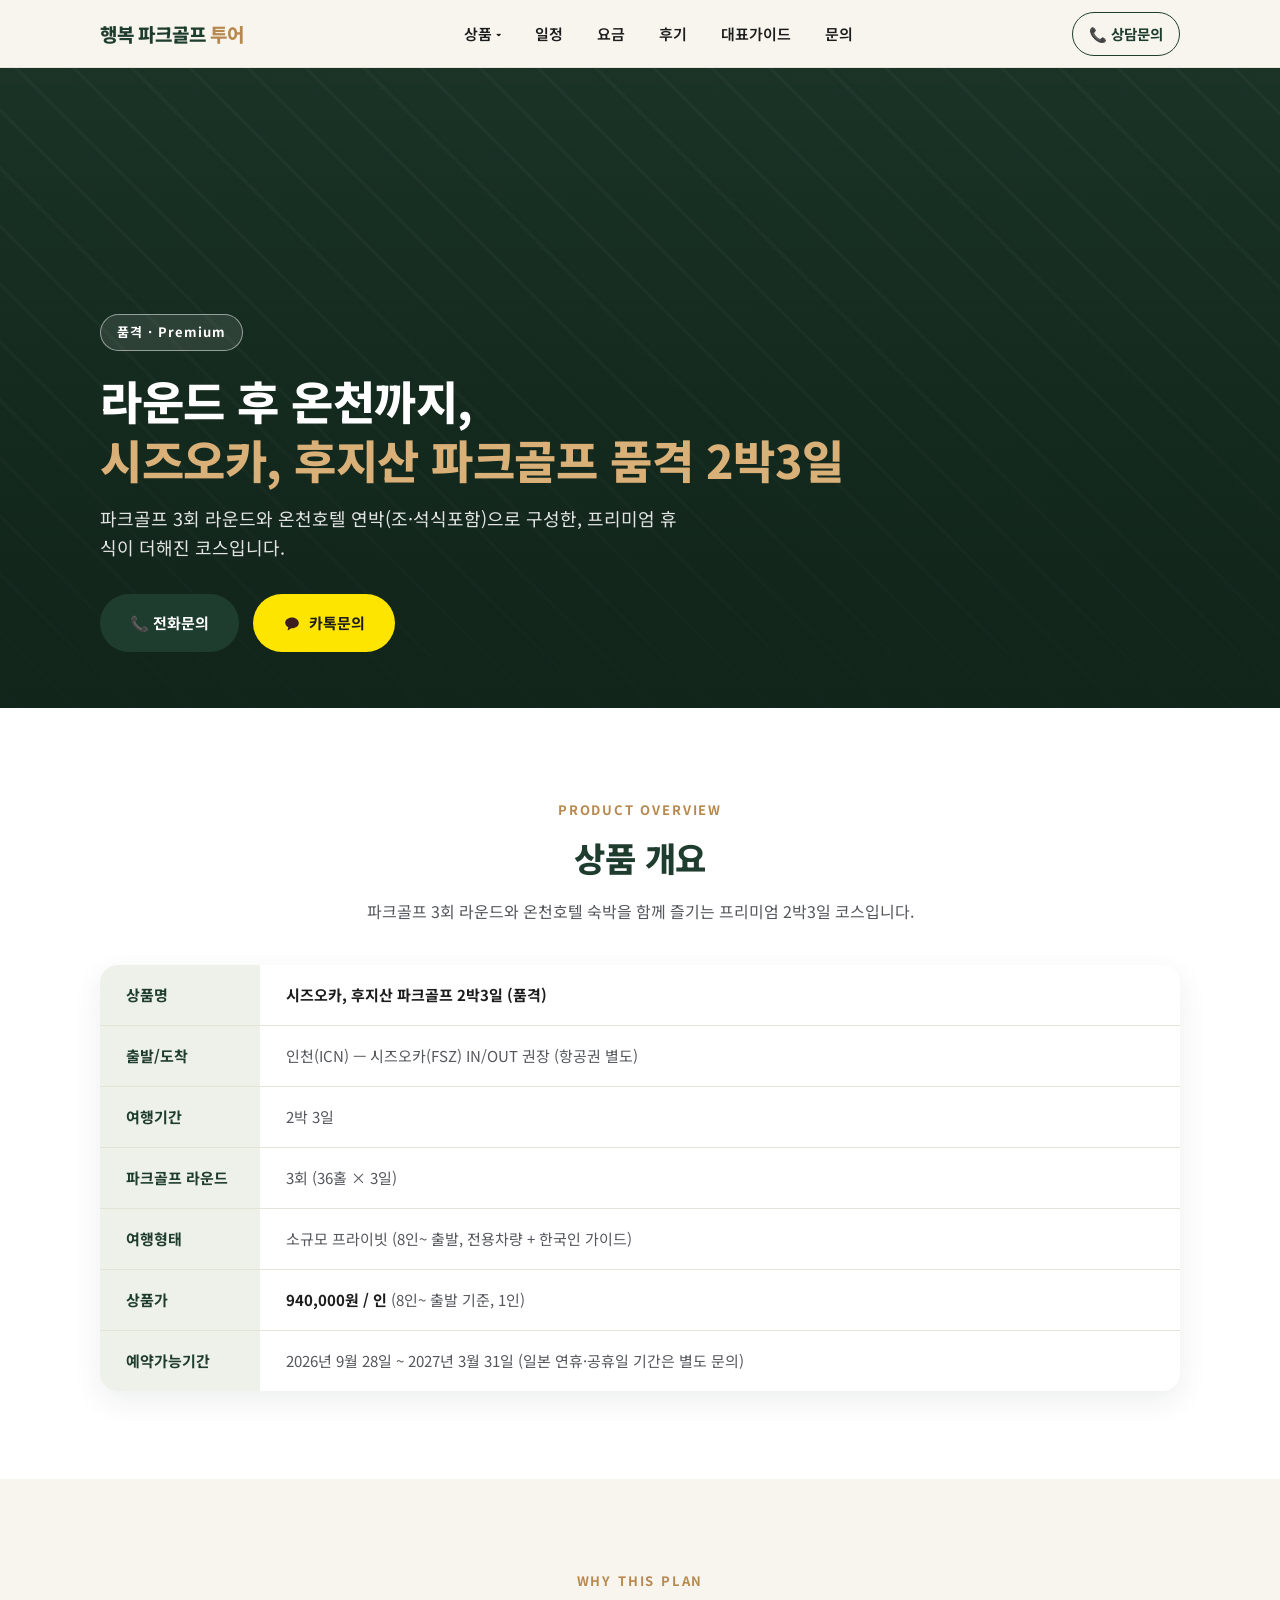
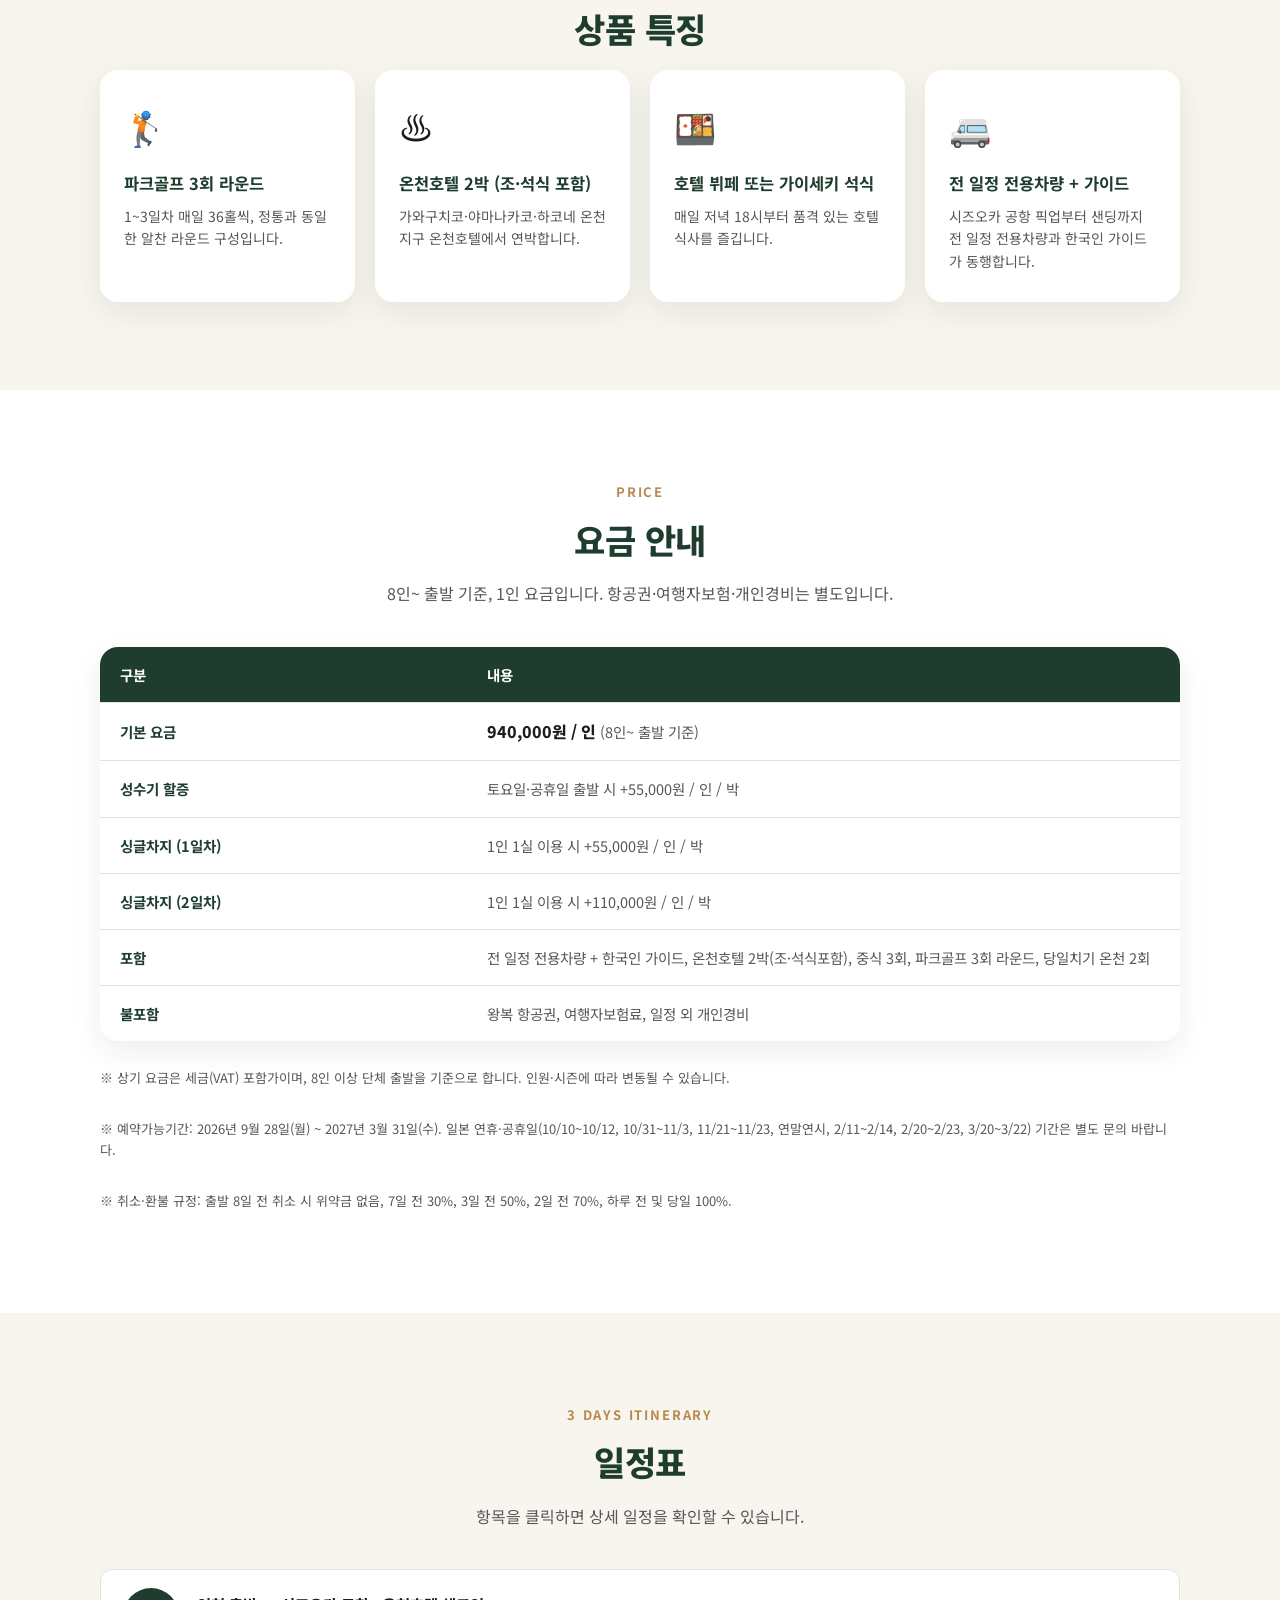
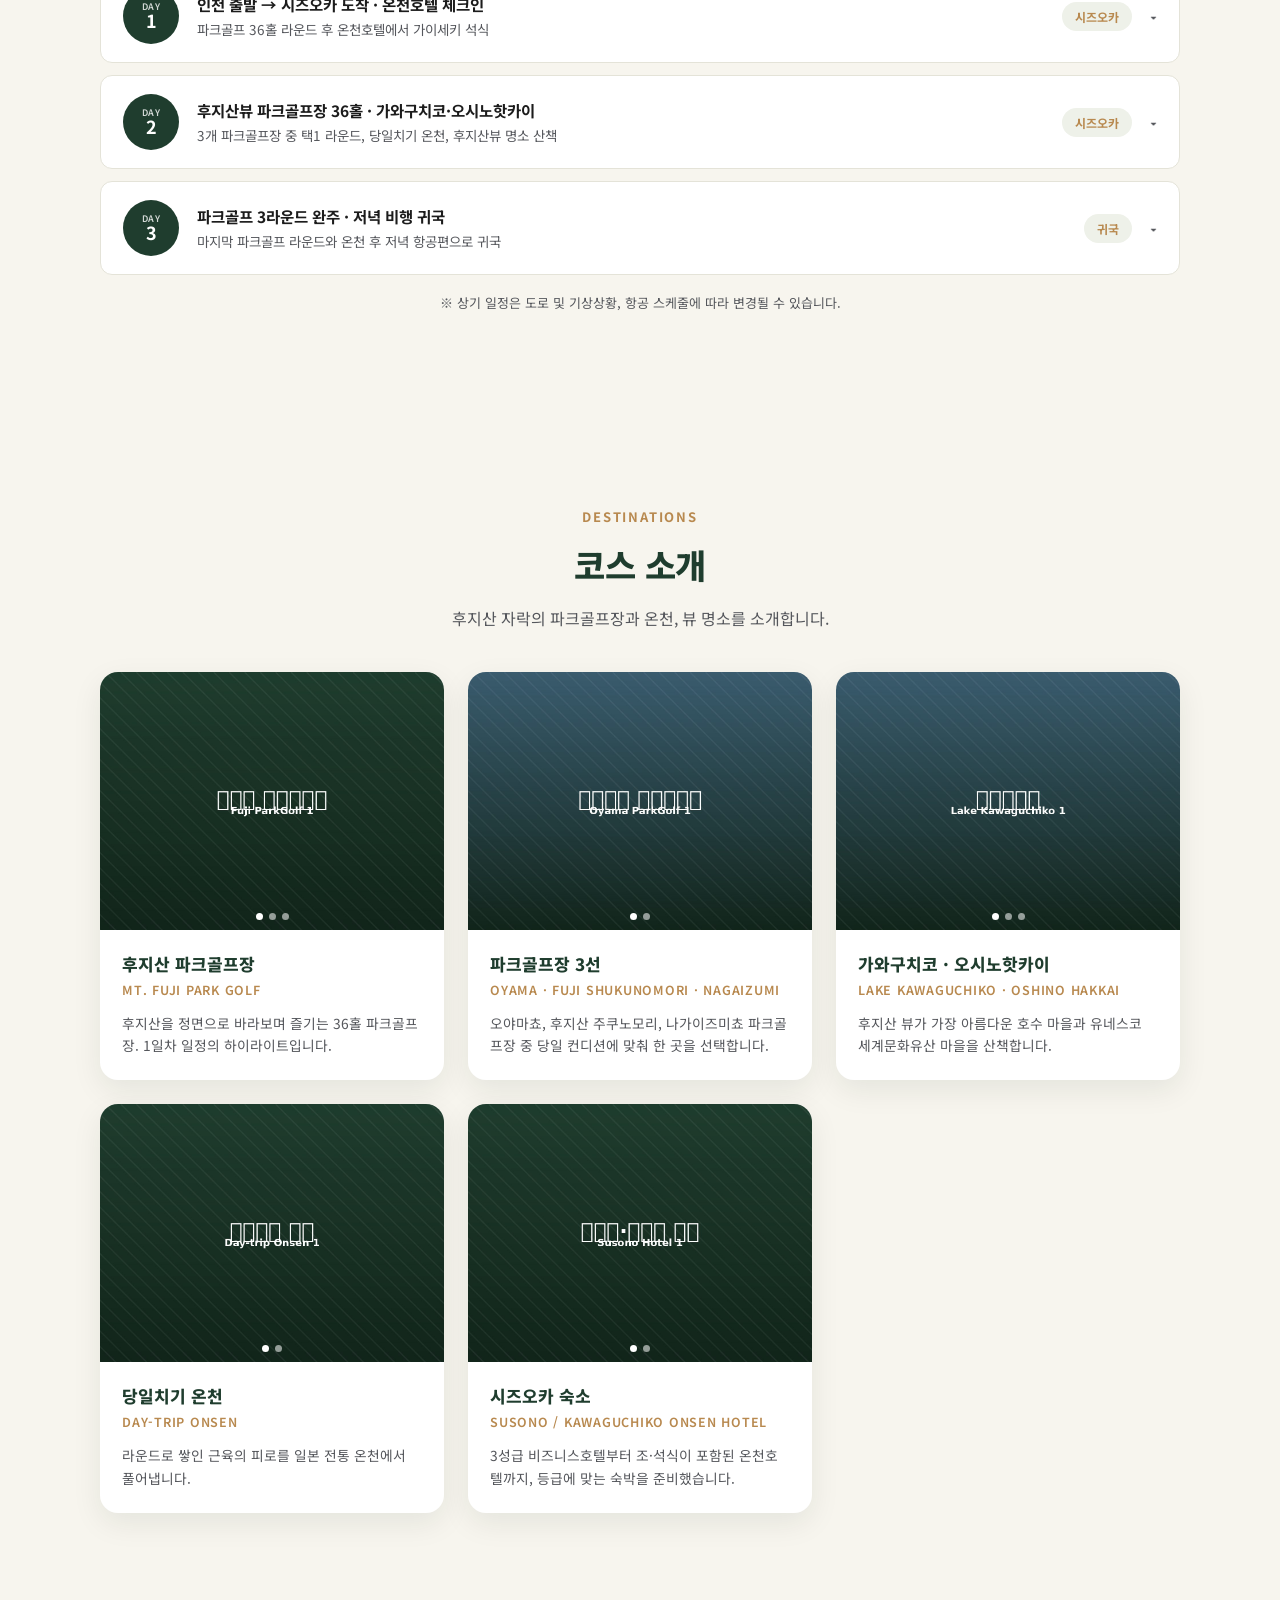
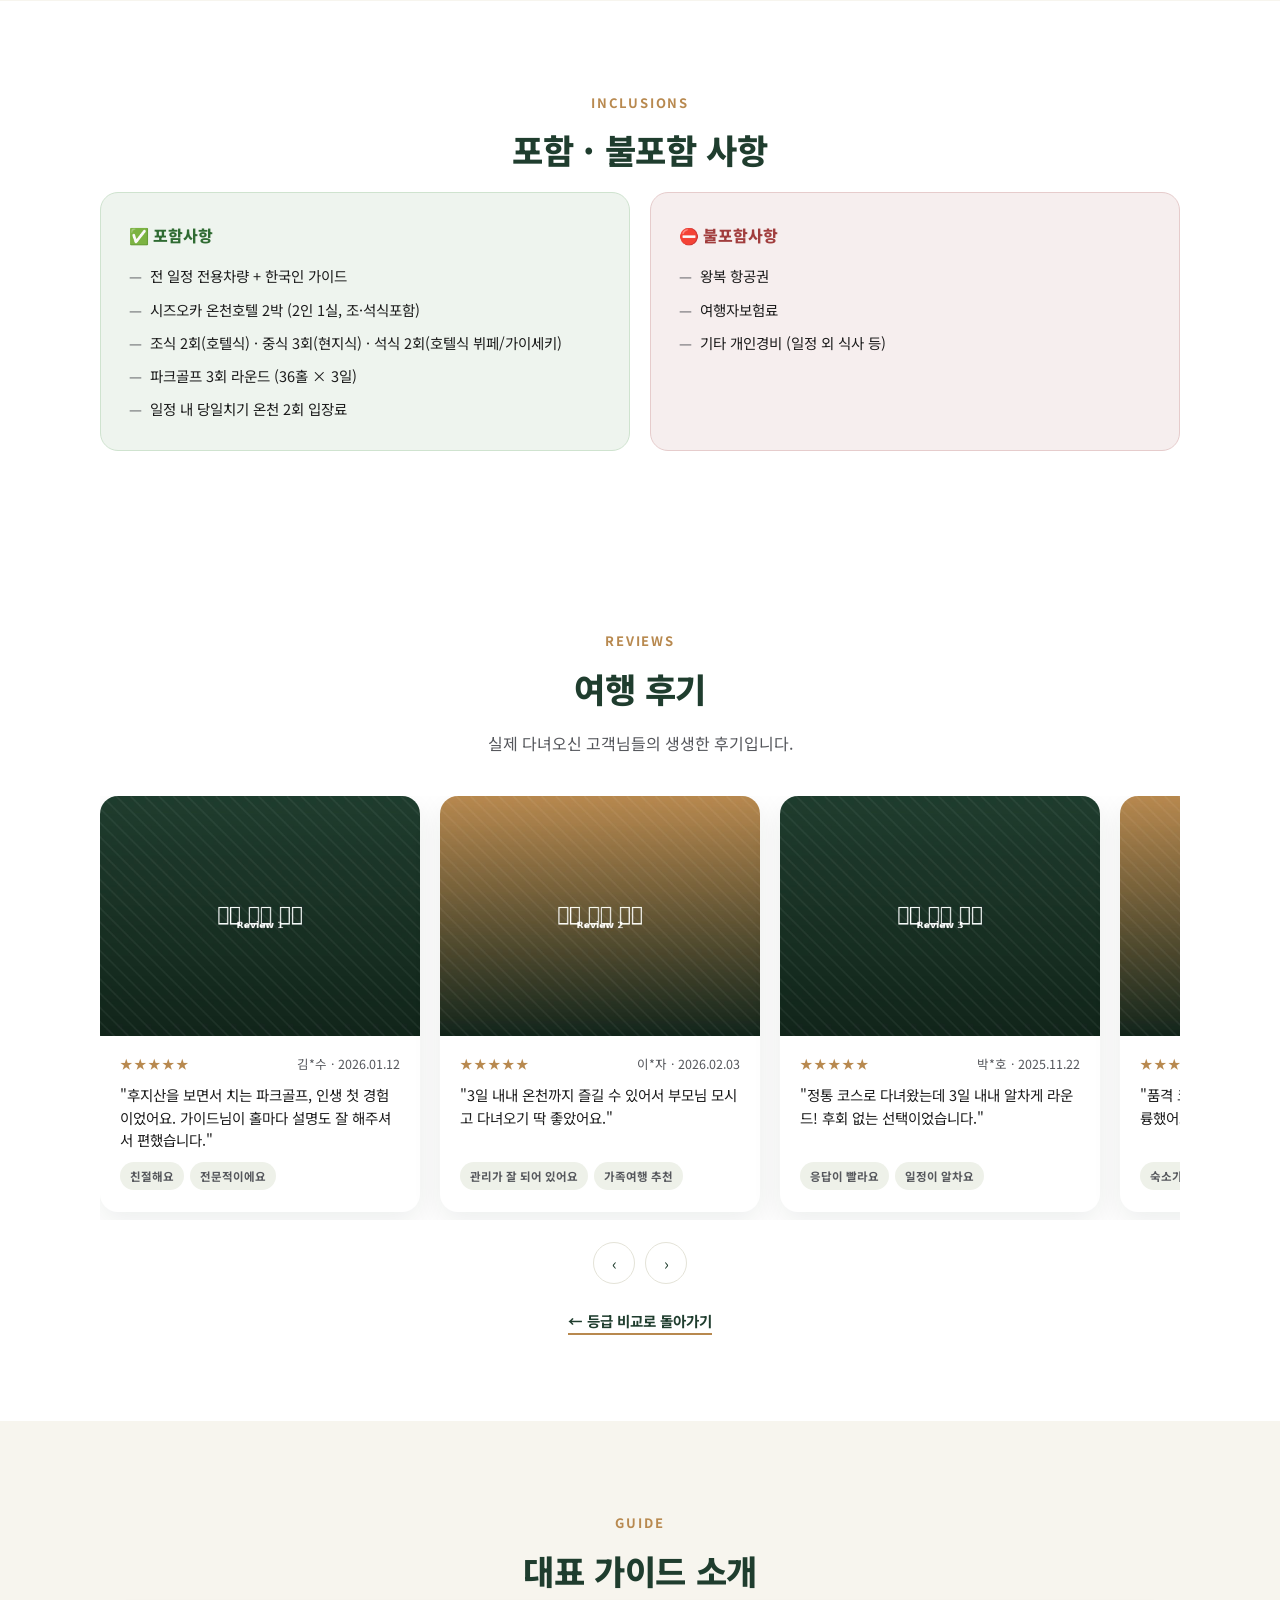
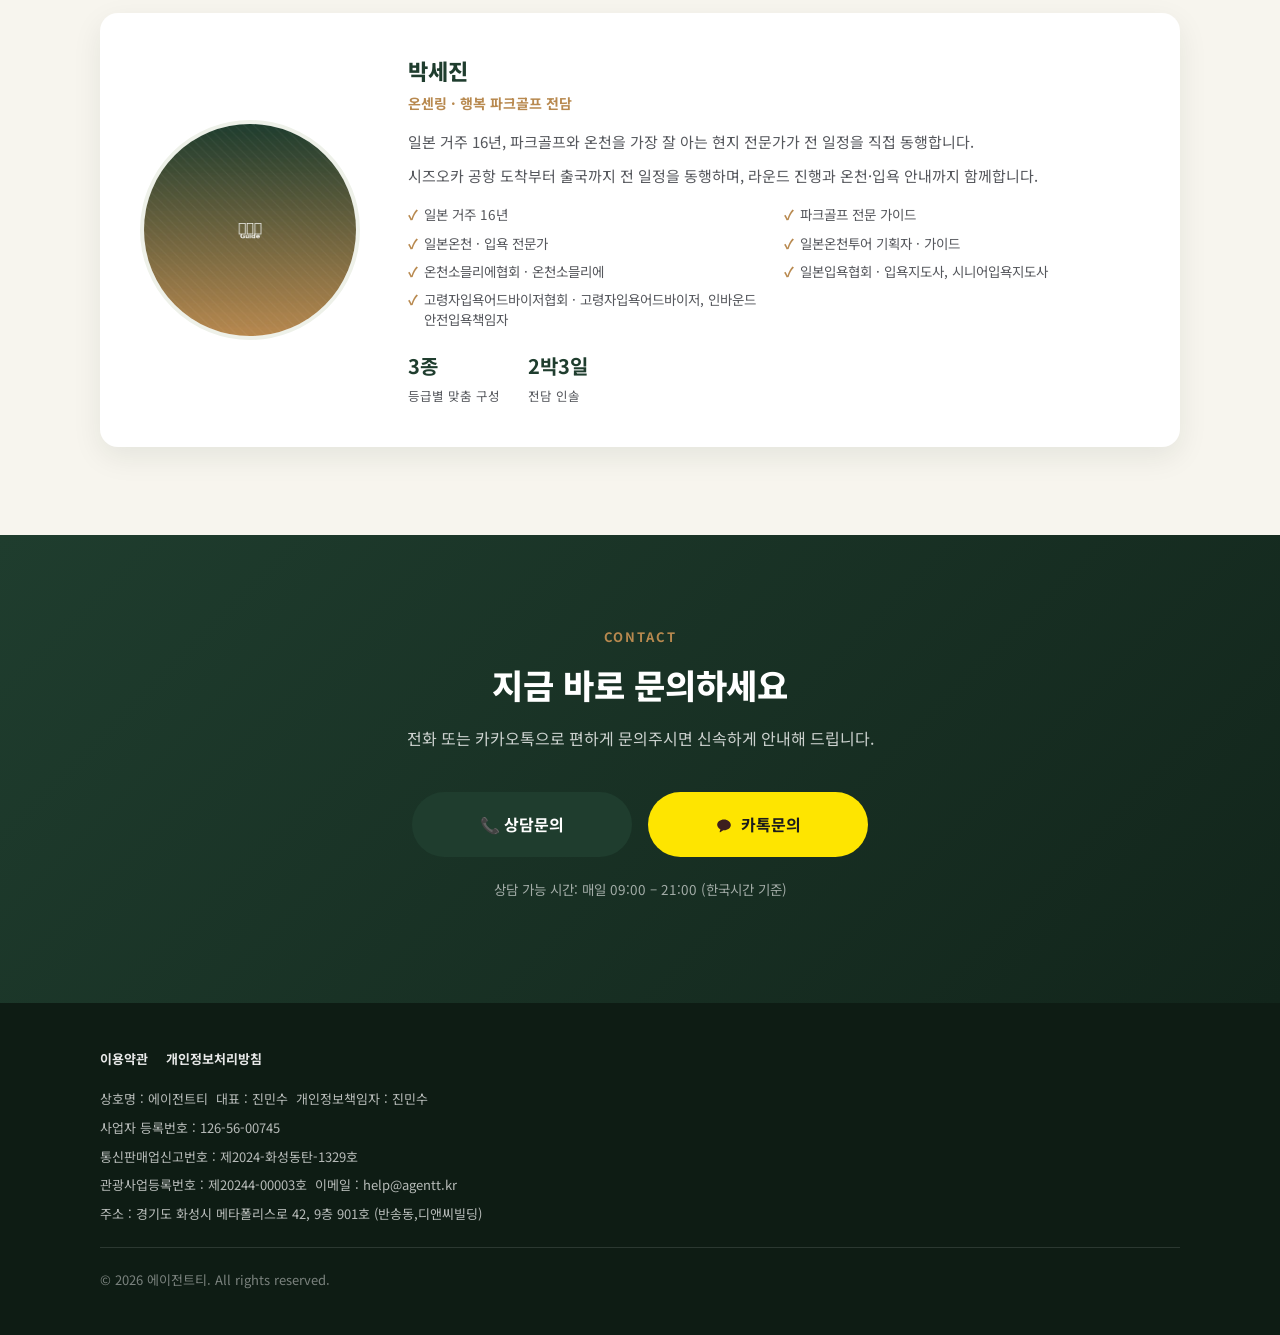
==== commit 34d92f7d: "상품명·항공권 안내·가이드 동행 범위 표기 수정 - 상품명을 '시즈오카 파크골프' -> '시즈오카, 후지산 파크골프'로 통일 (제목/OG/드롭다운/상품개요 등 전체) - 항공 불포" ====
--- a/products/susono-premium/index.html
+++ b/products/susono-premium/index.html
@@ -3,12 +3,12 @@
 <head>
 <meta charset="UTF-8">
 <meta name="viewport" content="width=device-width, initial-scale=1.0">
-<title>행복 파크골프 투어 | 시즈오카 파크골프 품격 2박3일</title>
+<title>행복 파크골프 투어 | 시즈오카, 후지산 파크골프 품격 2박3일</title>
 <meta name="description" content="인천-시즈오카 왕복, 파크골프 3회 라운드와 온천호텔 연박(조·석식포함)으로 구성한 품격 있는 2박3일 파크골프 투어. 1인 940,000원~.">
 <link rel="canonical" href="https://parkgolf-7nd.pages.dev/products/susono-premium/">
 
 <meta property="og:type" content="website">
-<meta property="og:title" content="행복 파크골프 투어 | 시즈오카 파크골프 품격 2박3일">
+<meta property="og:title" content="행복 파크골프 투어 | 시즈오카, 후지산 파크골프 품격 2박3일">
 <meta property="og:description" content="인천-시즈오카 왕복, 파크골프 3회 라운드와 온천호텔 연박(조·석식포함)으로 구성한 품격 있는 2박3일 파크골프 투어. 1인 940,000원~.">
 <meta property="og:image" content="/images/og-image.jpg">
 <meta property="og:locale" content="ko_KR">
@@ -31,17 +31,17 @@
         <ul class="nav-dropdown" data-products-dropdown>
           <li>
             <a href="/products/susono-value/" class="nav-dropdown-link">
-              <span>시즈오카 파크골프 실속</span><span class="status">판매중</span>
+              <span>시즈오카, 후지산 파크골프 실속</span><span class="status">판매중</span>
             </a>
           </li>
           <li>
             <a href="/products/susono-standard/" class="nav-dropdown-link">
-              <span>시즈오카 파크골프 정통</span><span class="status">판매중</span>
+              <span>시즈오카, 후지산 파크골프 정통</span><span class="status">판매중</span>
             </a>
           </li>
           <li>
             <a href="/products/susono-premium/" class="nav-dropdown-link">
-              <span>시즈오카 파크골프 품격</span><span class="status">판매중</span>
+              <span>시즈오카, 후지산 파크골프 품격</span><span class="status">판매중</span>
             </a>
           </li>
         </ul>
@@ -68,7 +68,7 @@
   </div>
   <div class="hero-content">
     <span class="hero-badge">품격 · Premium</span>
-    <h1 class="hero-title">라운드 후 온천까지,<br><em>시즈오카 파크골프 품격 2박3일</em></h1>
+    <h1 class="hero-title">라운드 후 온천까지,<br><em>시즈오카, 후지산 파크골프 품격 2박3일</em></h1>
     <p class="hero-sub">파크골프 3회 라운드와 온천호텔 연박(조·석식포함)으로 구성한, 프리미엄 휴식이 더해진 코스입니다.</p>
     <div class="cta-row">
       <a href="tel:01082004994" class="btn btn--primary">📞 전화문의</a>
@@ -87,8 +87,8 @@
     </div>
 
     <table class="overview-table">
-      <tr><th>상품명</th><td><strong>시즈오카·후지산 파크골프 2박3일 (품격)</strong></td></tr>
-      <tr><th>출발/도착</th><td>인천(ICN) — 시즈오카(FSZ) IN / OUT · 제주항공</td></tr>
+      <tr><th>상품명</th><td><strong>시즈오카, 후지산 파크골프 2박3일 (품격)</strong></td></tr>
+      <tr><th>출발/도착</th><td>인천(ICN) — 시즈오카(FSZ) IN/OUT 권장 (항공권 별도)</td></tr>
       <tr><th>여행기간</th><td>2박 3일</td></tr>
       <tr><th>파크골프 라운드</th><td>3회 (36홀 × 3일)</td></tr>
       <tr><th>여행형태</th><td>소규모 프라이빗 (8인~ 출발, 전용차량 + 한국인 가이드)</td></tr>
@@ -125,7 +125,7 @@
       <div class="feature-card">
         <div class="feature-icon">🚐</div>
         <h3 class="feature-title">전 일정 전용차량 + 가이드</h3>
-        <p class="feature-text">공항 픽업부터 샌딩까지 전 일정 전용차량과 한국인 가이드가 동행합니다.</p>
+        <p class="feature-text">시즈오카 공항 픽업부터 샌딩까지 전 일정 전용차량과 한국인 가이드가 동행합니다.</p>
       </div>
     </div>
   </div>
@@ -181,7 +181,7 @@
         </button>
         <div class="day-detail">
           <div class="day-detail-inner">
-            <p>07:10 인천국제공항 출발(제주항공 7C1601), 09:10 시즈오카 국제공항 도착 후 가이드 미팅. 니혼다이라 유메테라스 전망대와 시미즈 스시 요코초를 둘러본 뒤 중식을 즐깁니다. 후지산 파크골프장에서 36홀 라운드를 소화하고, 가와구치코·야마나카코·하코네 온천지구의 온천호텔로 이동해 체크인합니다. 18시부터 호텔 뷔페 또는 가이세키 석식과 함께 온천에서 여독을 풉니다.</p>
+            <p>07:10경 인천국제공항 출발(항공권 별도), 09:10경 시즈오카 국제공항 도착 후 가이드 미팅. 니혼다이라 유메테라스 전망대와 시미즈 스시 요코초를 둘러본 뒤 중식을 즐깁니다. 후지산 파크골프장에서 36홀 라운드를 소화하고, 가와구치코·야마나카코·하코네 온천지구의 온천호텔로 이동해 체크인합니다. 18시부터 호텔 뷔페 또는 가이세키 석식과 함께 온천에서 여독을 풉니다.</p>
             <div class="meta-row"><span>🛏 숙박: 가와구치코/야마나카코/하코네 온천호텔 (조·석식포함)</span><span>🍽 조식 불포함 · 중식 현지식 · 석식 호텔식(뷔페/가이세키)</span></div>
           </div>
         </div>
@@ -215,7 +215,7 @@
         </button>
         <div class="day-detail">
           <div class="day-detail-inner">
-            <p>호텔 조식 후 체크아웃, 파크골프장 3곳 중 한 곳에서 마지막 36홀 라운드를 진행합니다. 당일치기 온천과 중식 후 시즈오카 국제공항으로 이동합니다. 18:10 시즈오카 국제공항 출발(제주항공 7C1604), 20:25 인천국제공항 도착과 함께 2박3일 품격 파크골프 투어가 마무리됩니다.</p>
+            <p>호텔 조식 후 체크아웃, 파크골프장 3곳 중 한 곳에서 마지막 36홀 라운드를 진행합니다. 당일치기 온천과 중식 후 시즈오카 국제공항으로 이동합니다. 18:10경 시즈오카 국제공항 출발(항공권 별도), 20:25경 인천국제공항 도착과 함께 2박3일 품격 파크골프 투어가 마무리됩니다.</p>
             <div class="meta-row"><span>🛏 숙박: -</span><span>🍽 조식 호텔식 · 중식 현지식 · 석식 불포함</span></div>
           </div>
         </div>
@@ -471,7 +471,7 @@
         <h3 class="guide-name">박세진</h3>
         <p class="guide-role">온센링 · 행복 파크골프 전담</p>
         <p class="guide-bio">일본 거주 16년, 파크골프와 온천을 가장 잘 아는 현지 전문가가 전 일정을 직접 동행합니다.</p>
-        <p class="guide-bio">인천공항 출국부터 귀국까지 전 일정을 동행하며, 라운드 진행과 온천·입욕 안내까지 함께합니다.</p>
+        <p class="guide-bio">시즈오카 공항 도착부터 출국까지 전 일정을 동행하며, 라운드 진행과 온천·입욕 안내까지 함께합니다.</p>
         <ul class="guide-creds">
           <li>일본 거주 16년</li>
           <li>파크골프 전문 가이드</li>
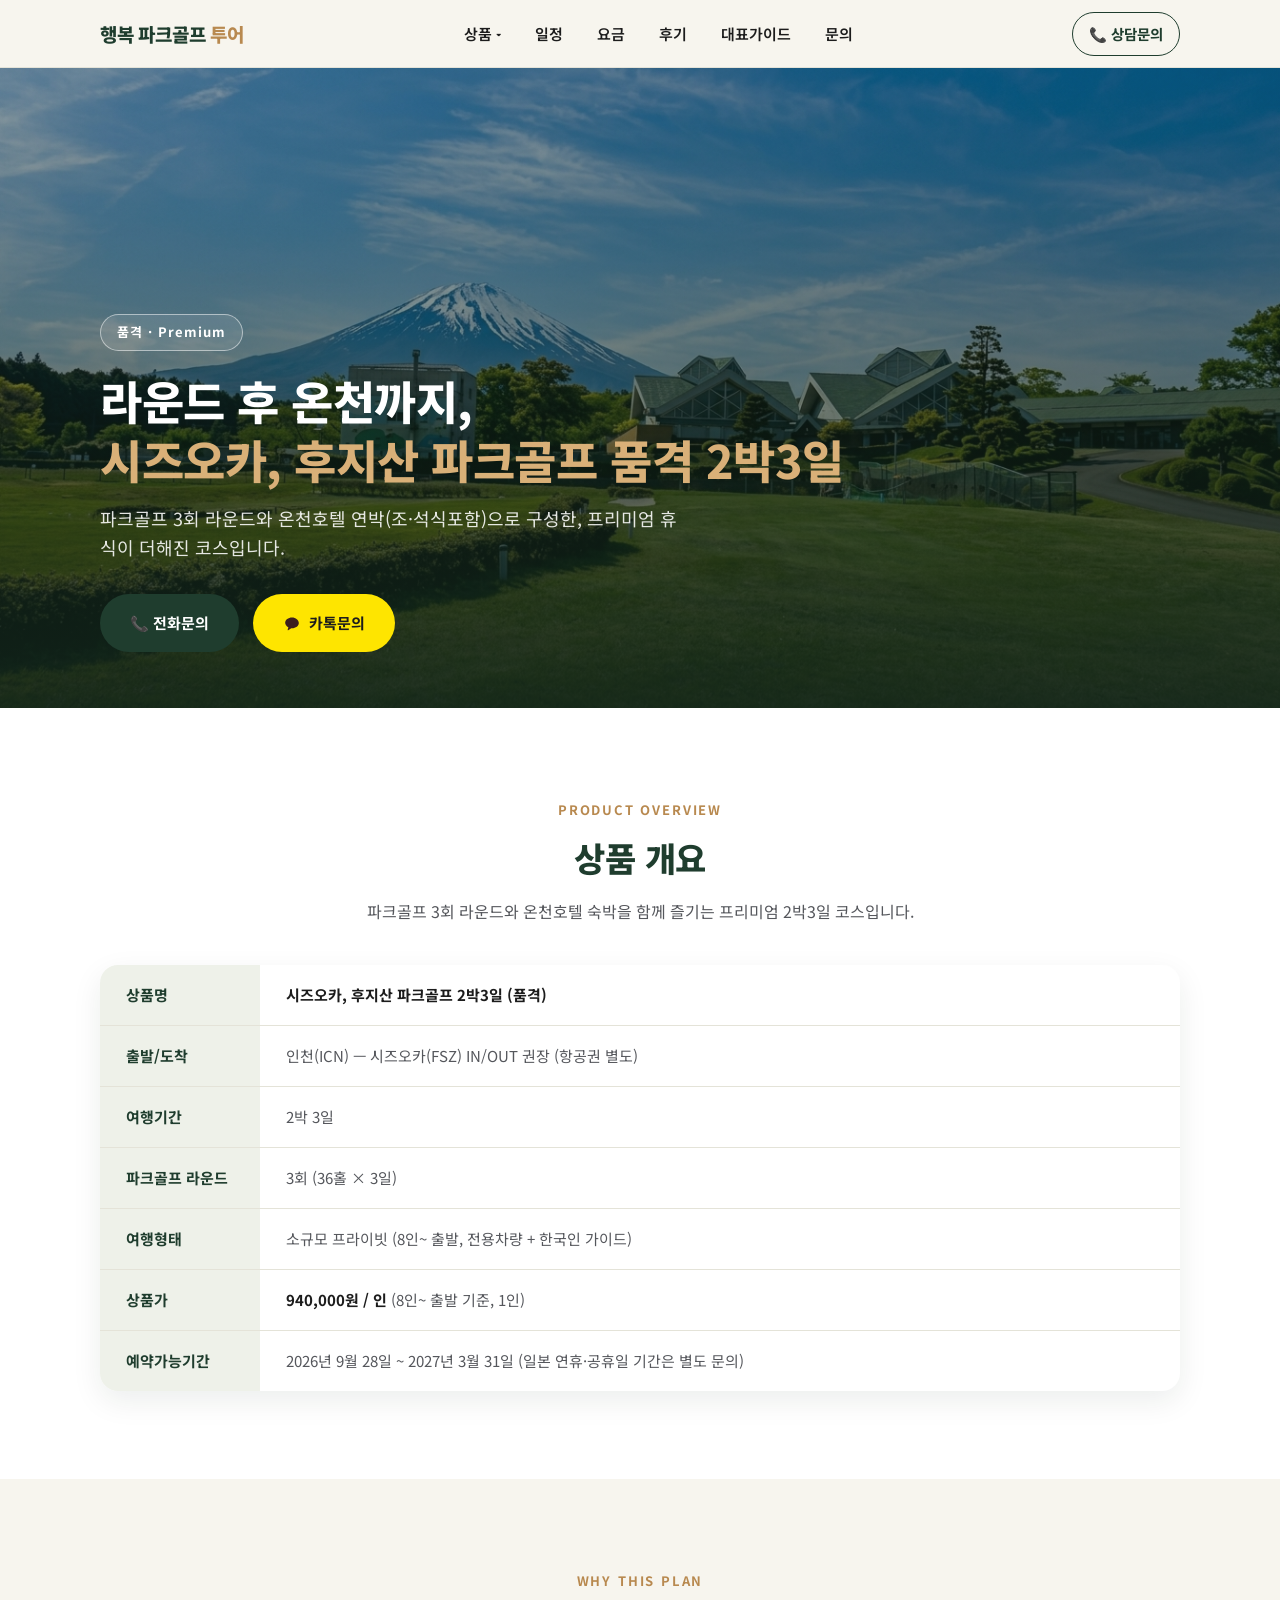
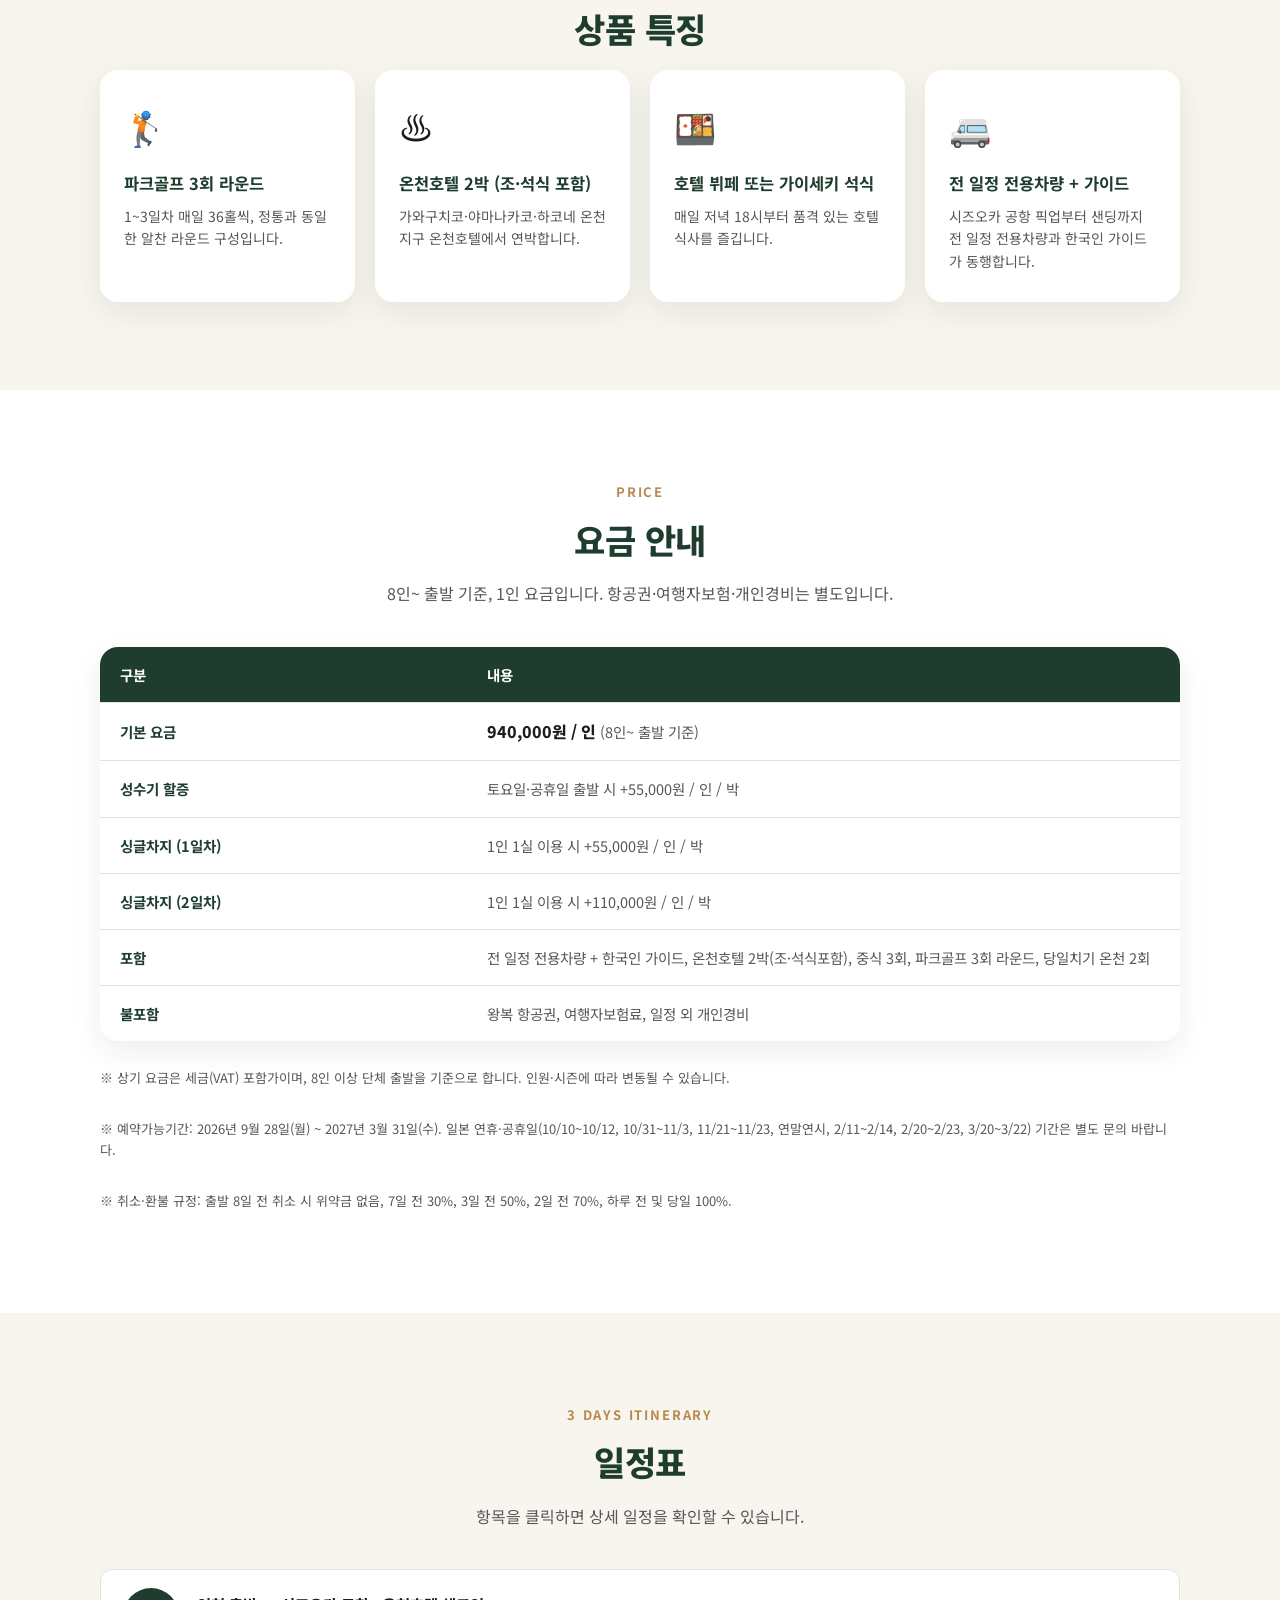
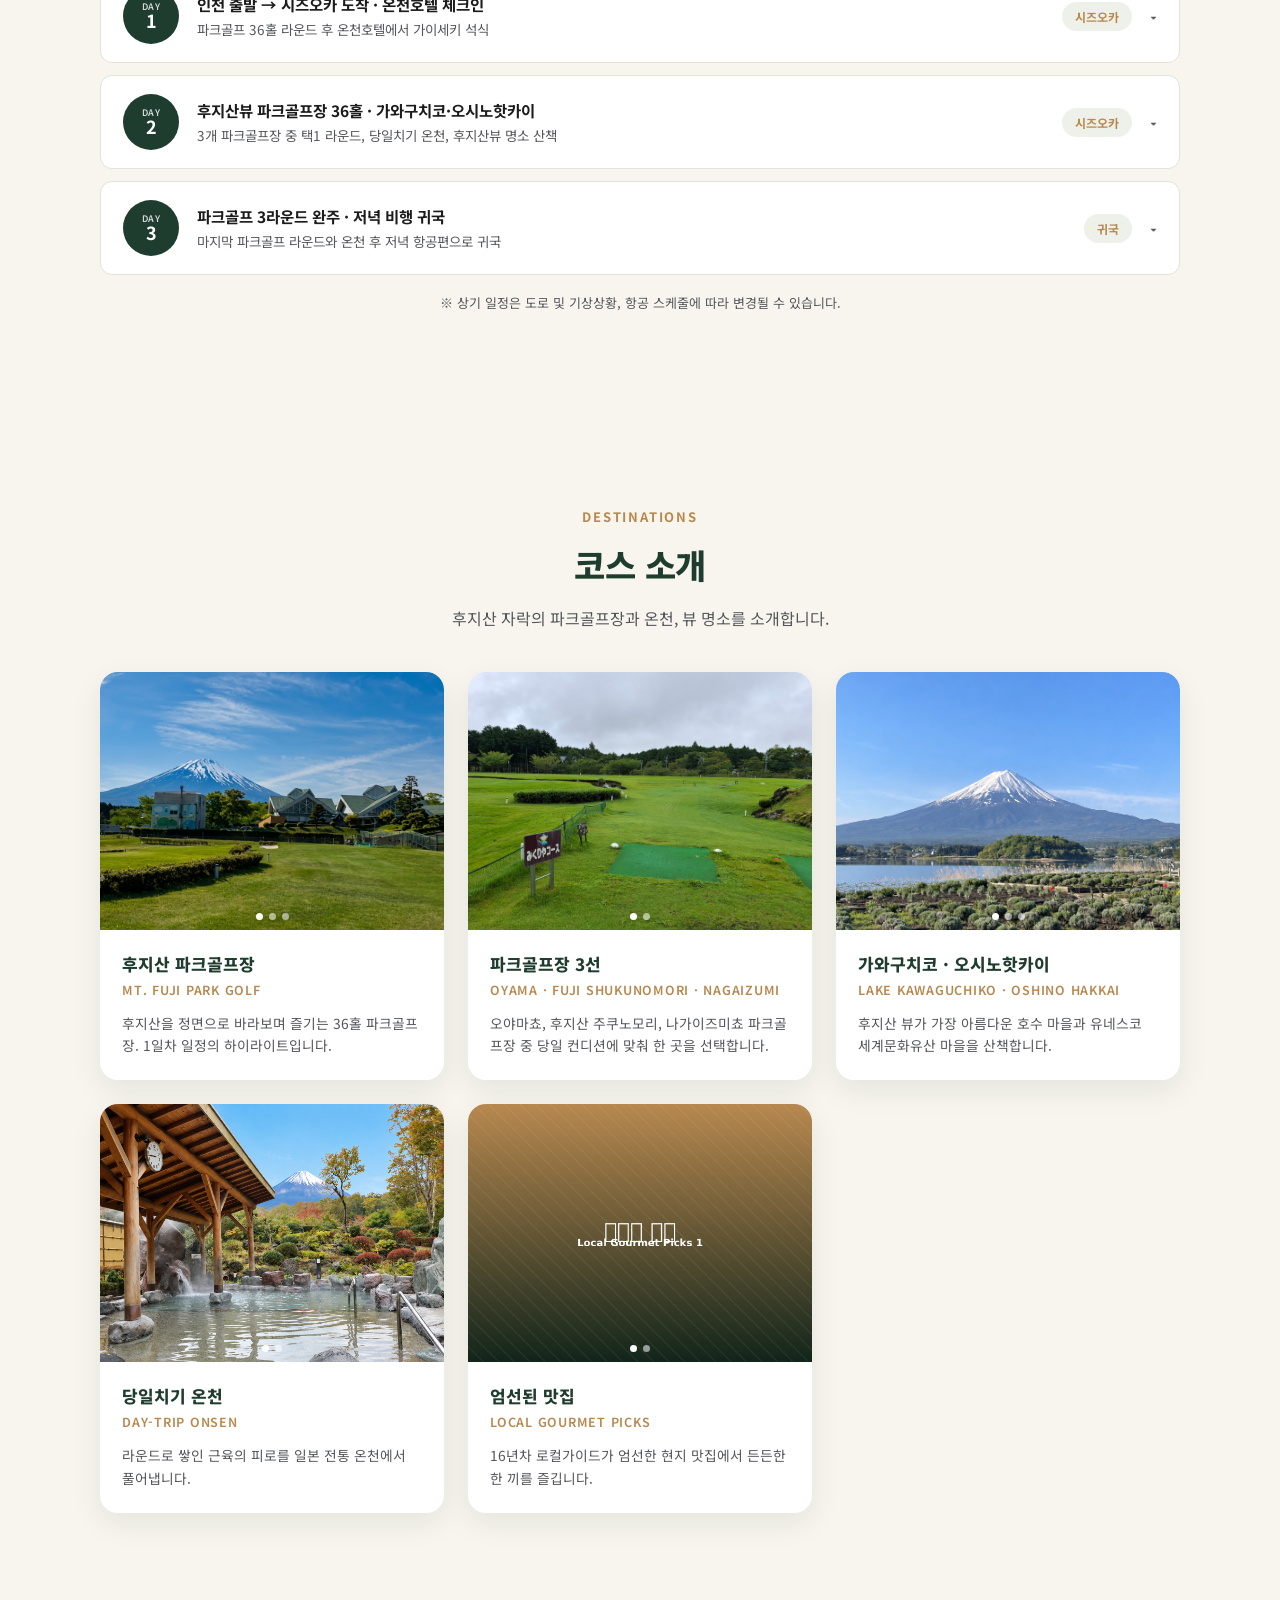
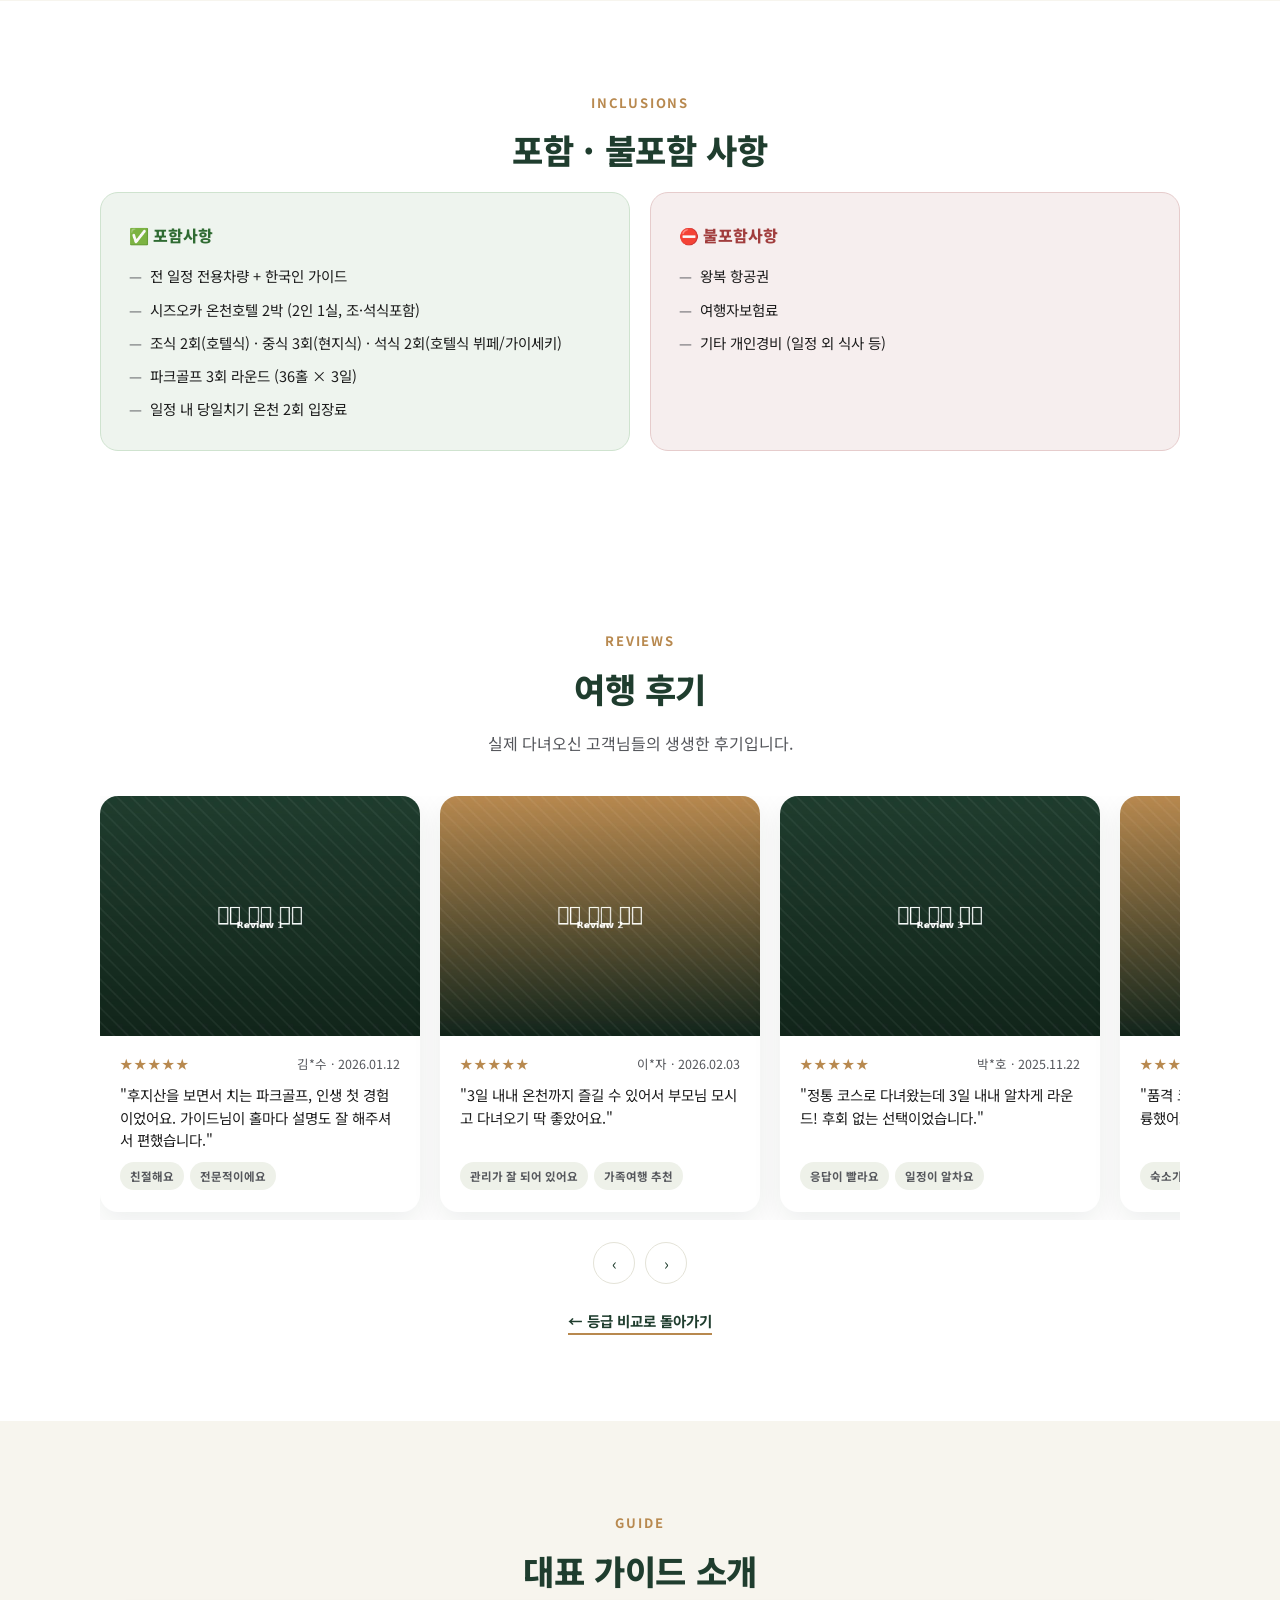
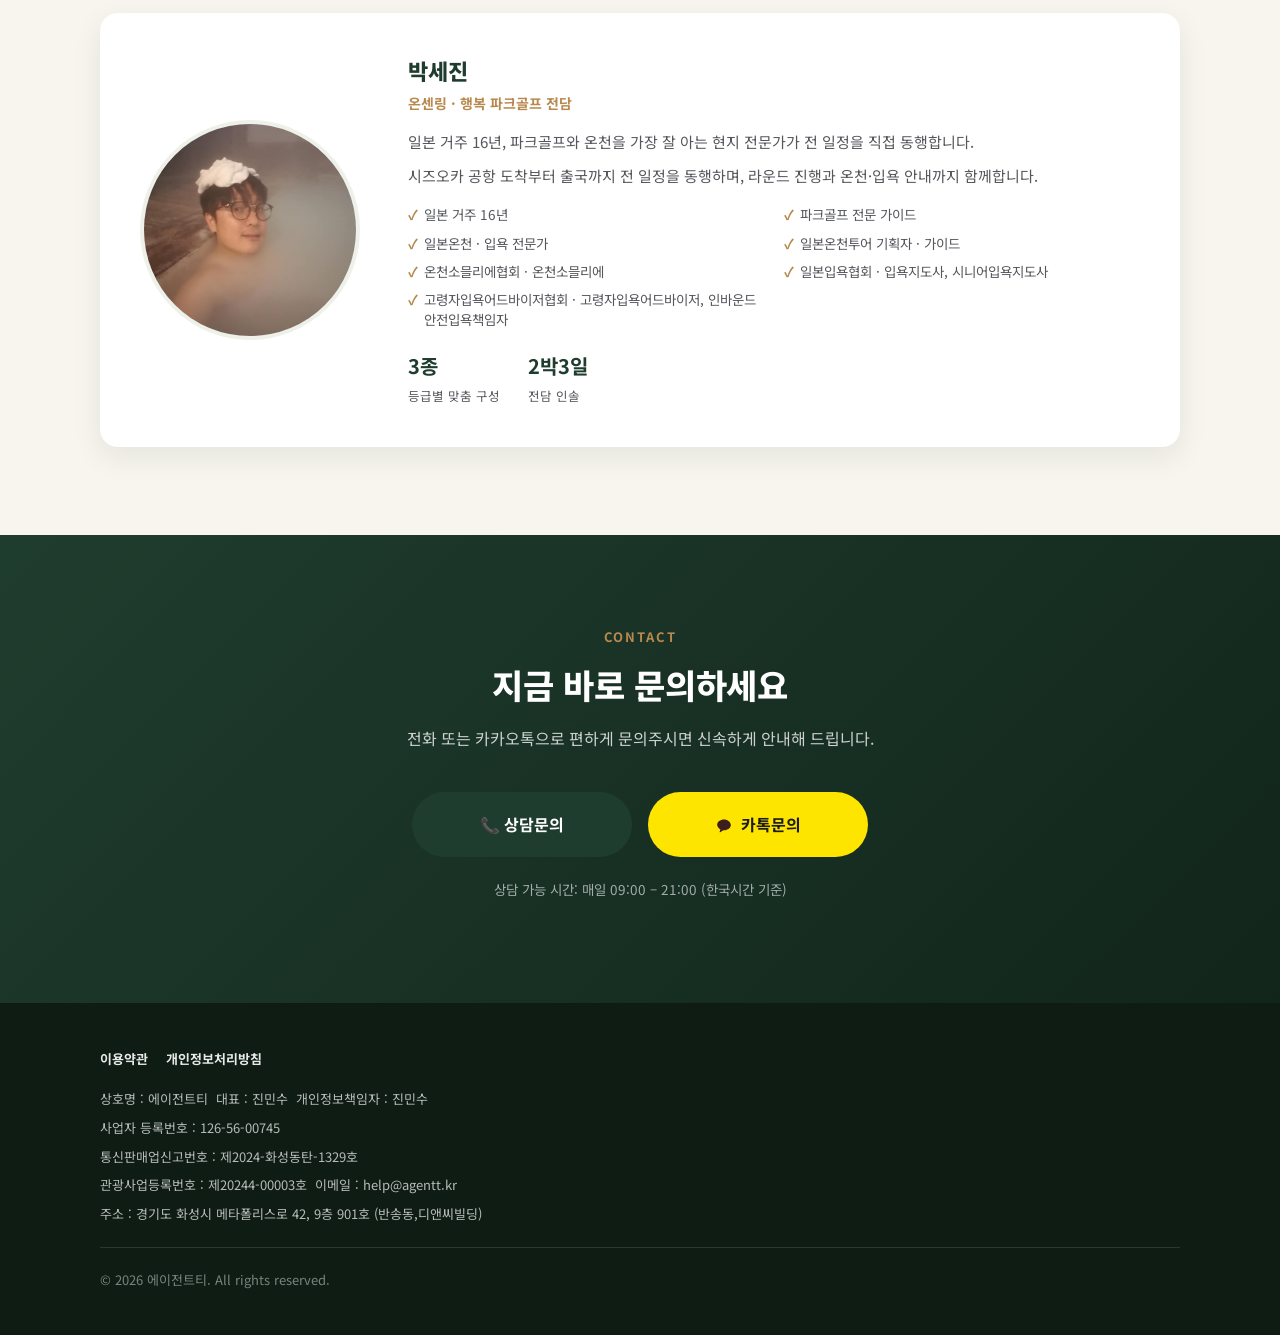
==== commit b631b7b1: "코스소개 '시즈오카 숙소' 카드를 '엄선된 맛집'으로 교체 숙박 안내 카드를, 16년차 로컬가이드가 엄선한 현지 맛집을 소개하는 카드로 변경. 이미지도 새 테마에 맞춰 교체(sus" ====
--- a/products/susono-premium/index.html
+++ b/products/susono-premium/index.html
@@ -308,17 +308,17 @@
 
       <div class="dest-card">
         <div class="dest-media">
-          <img src="/images/destinations/susono-hotel/1.jpg" alt="시즈오카 숙소 1" class="is-active">
-          <img src="/images/destinations/susono-hotel/2.jpg" alt="온천호텔 2">
+          <img src="/images/destinations/local-food/1.jpg" alt="엄선된 맛집 1" class="is-active">
+          <img src="/images/destinations/local-food/2.jpg" alt="엄선된 맛집 2">
           <div class="dest-thumbs">
             <button class="dest-thumb-dot is-active"></button>
             <button class="dest-thumb-dot"></button>
           </div>
         </div>
         <div class="dest-body">
-          <h3 class="dest-name">시즈오카 숙소</h3>
-          <p class="dest-name-en">Susono / Kawaguchiko Onsen Hotel</p>
-          <p class="dest-desc">3성급 비즈니스호텔부터 조·석식이 포함된 온천호텔까지, 등급에 맞는 숙박을 준비했습니다.</p>
+          <h3 class="dest-name">엄선된 맛집</h3>
+          <p class="dest-name-en">Local Gourmet Picks</p>
+          <p class="dest-desc">16년차 로컬가이드가 엄선한 현지 맛집에서 든든한 한 끼를 즐깁니다.</p>
         </div>
       </div>
 
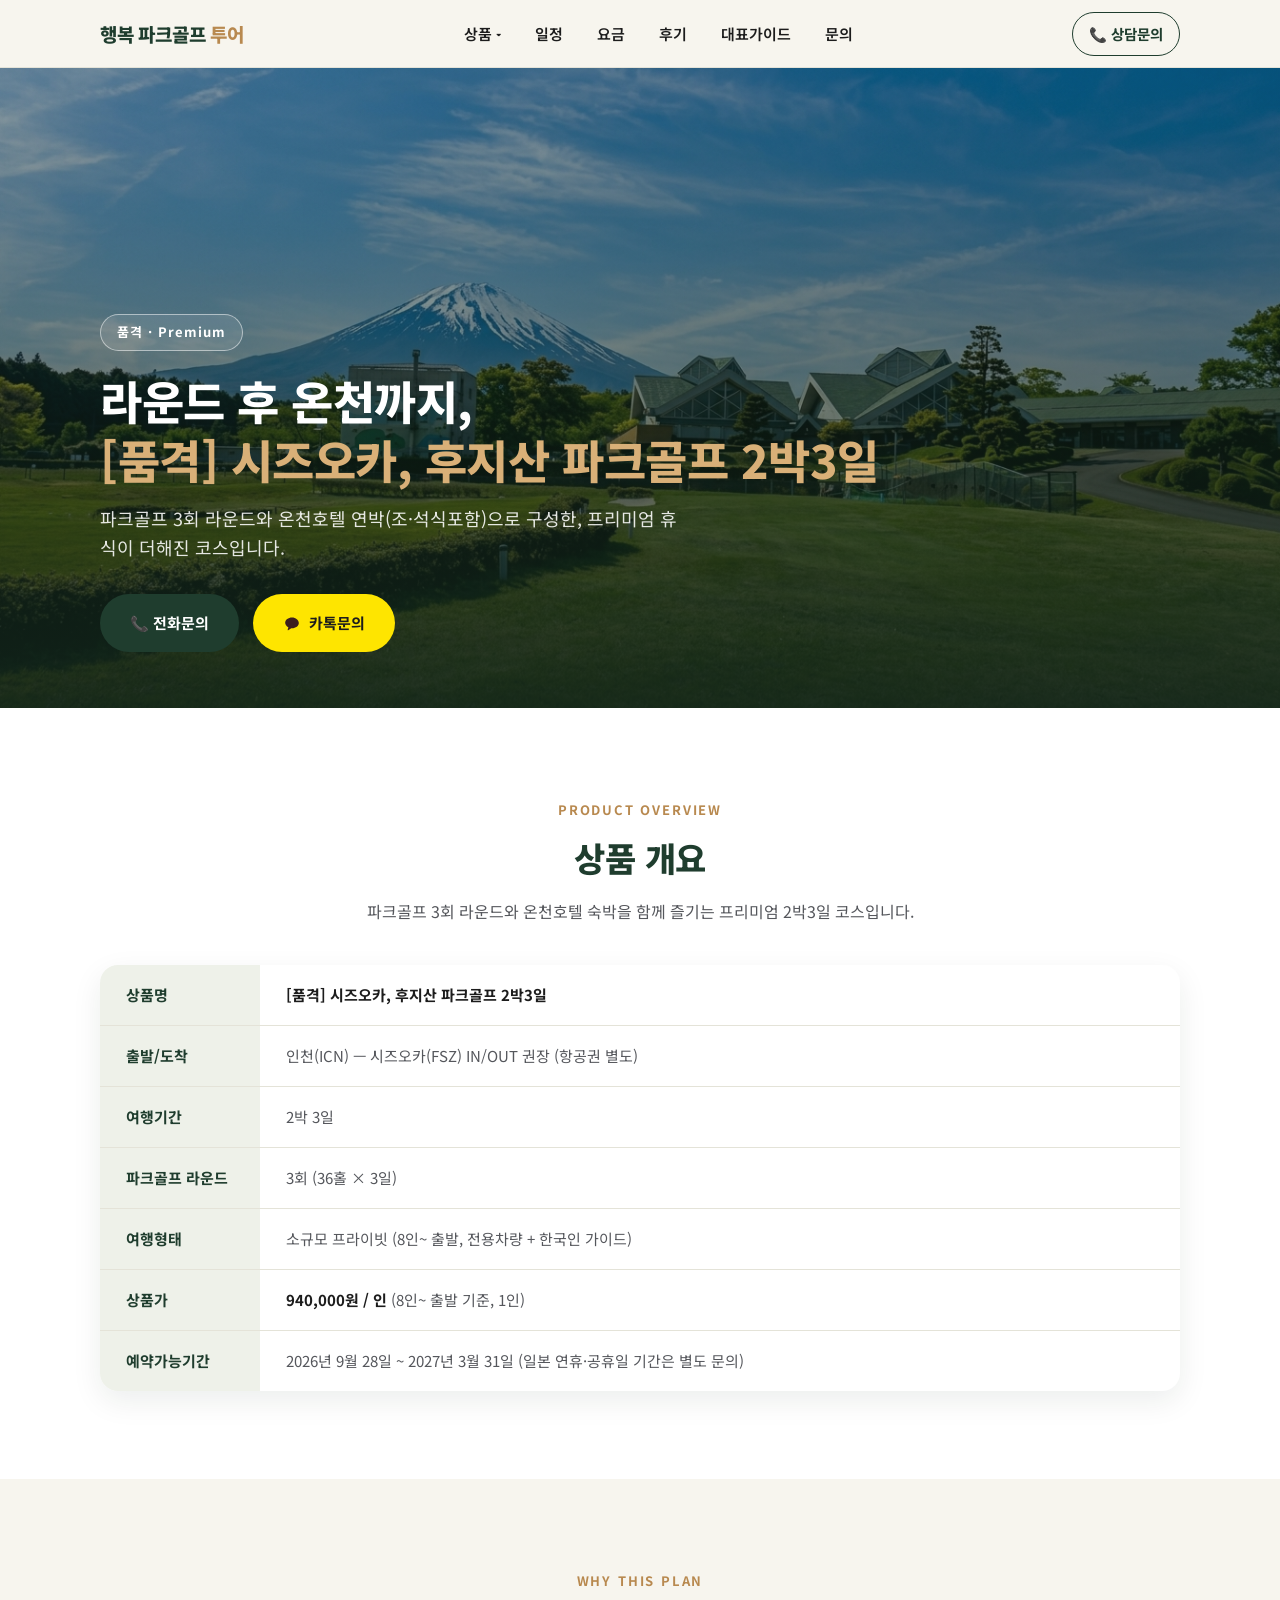
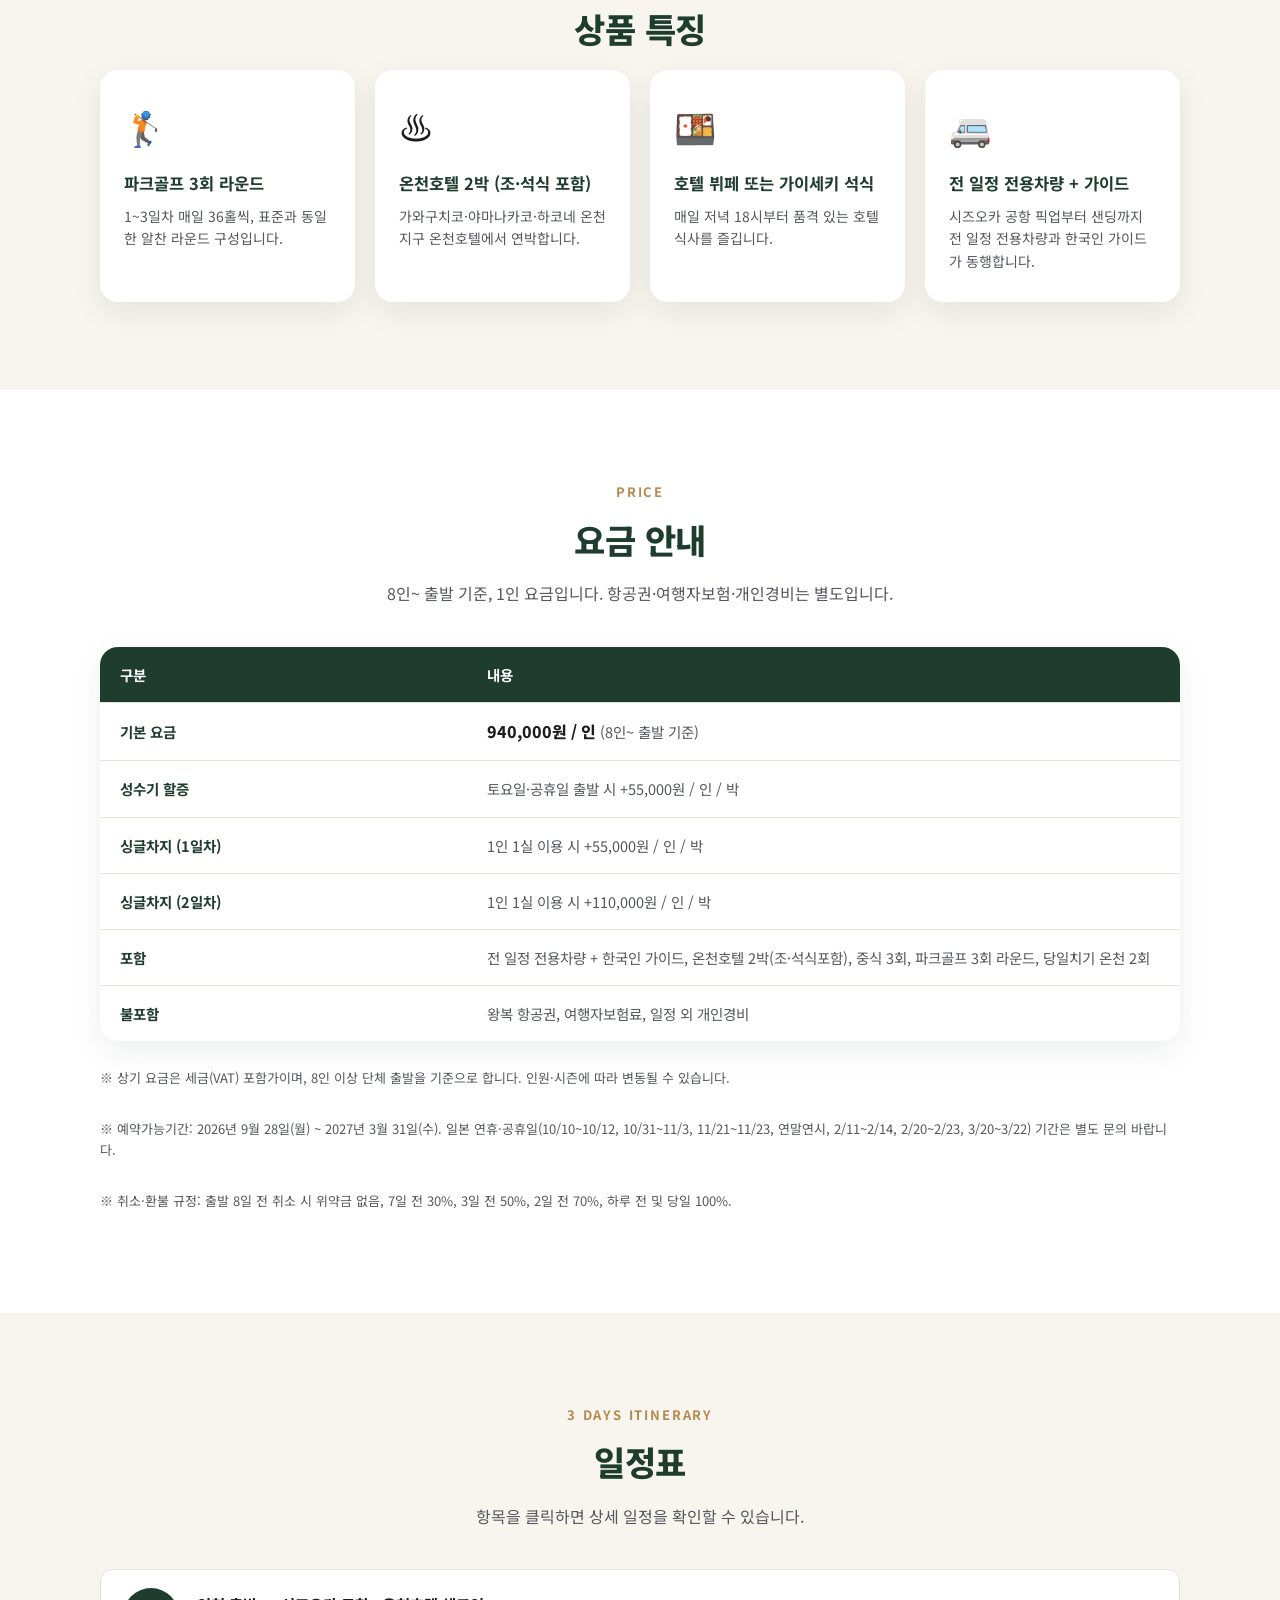
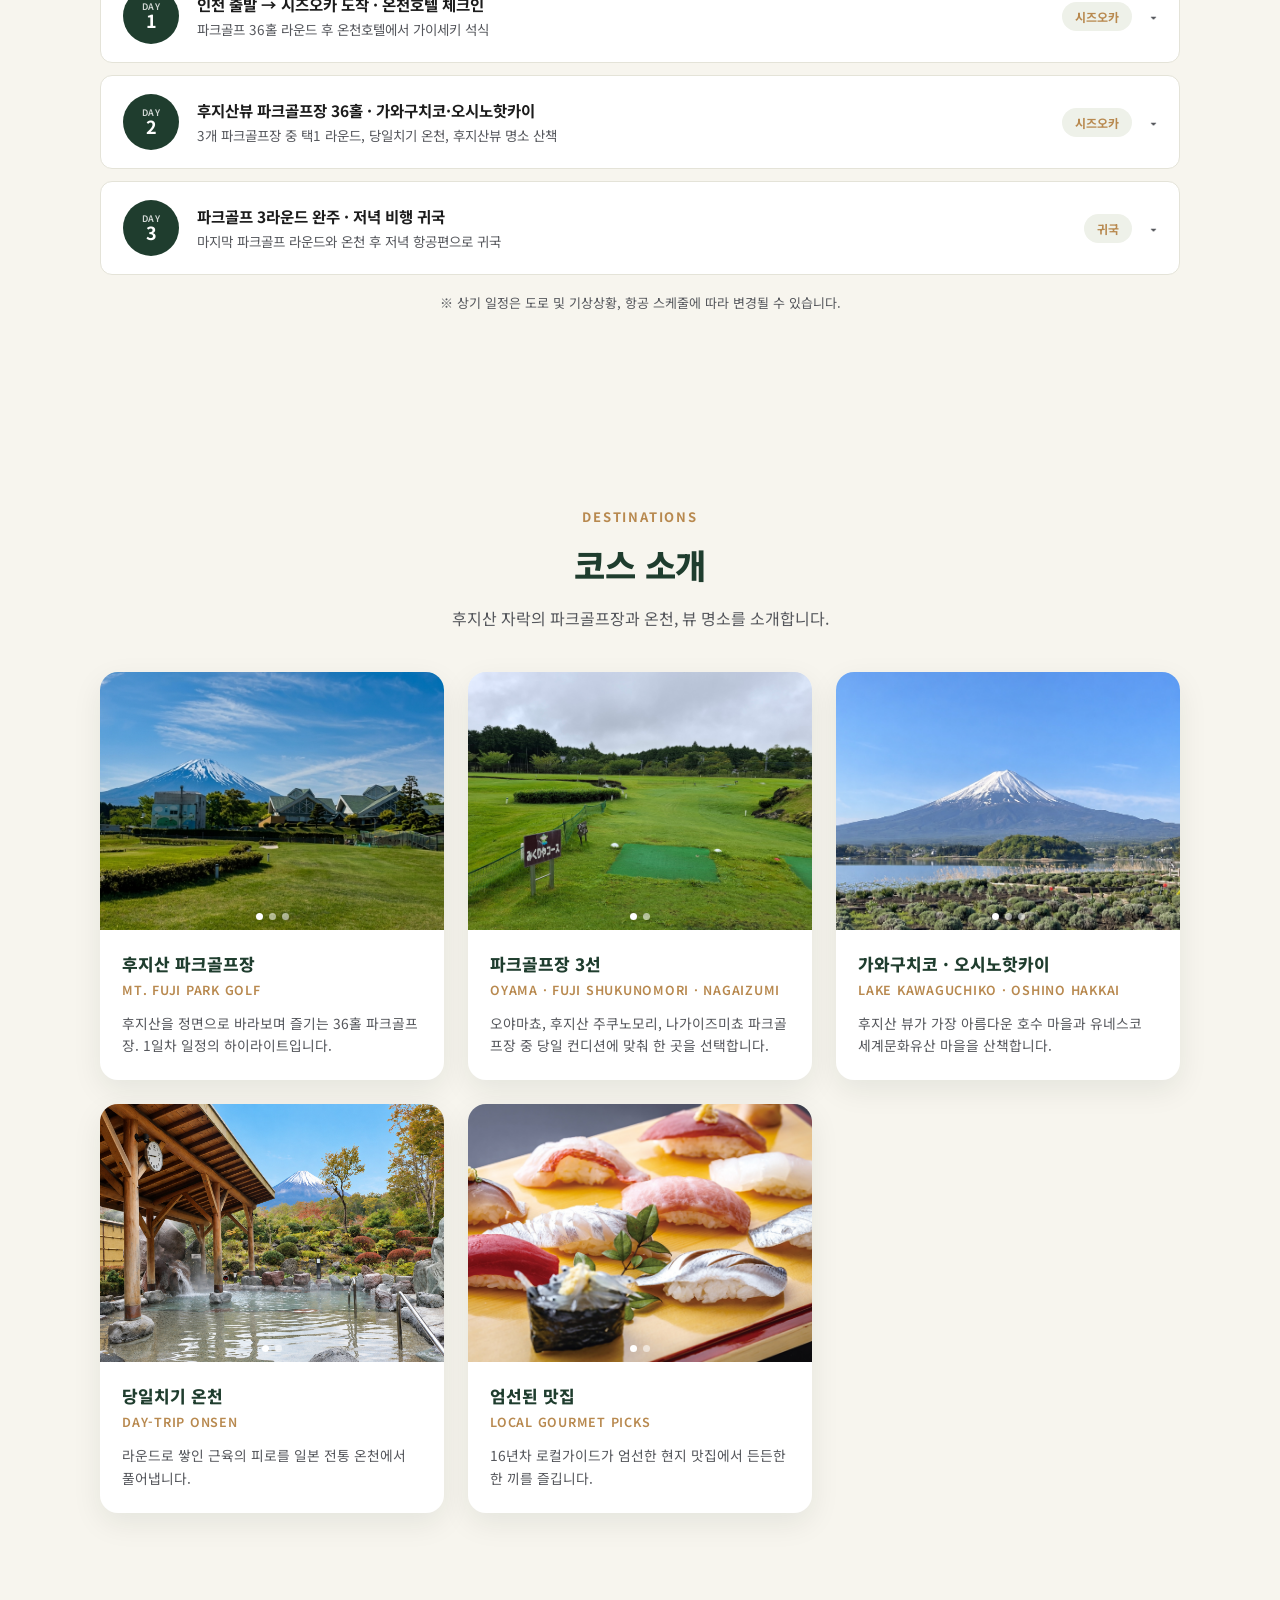
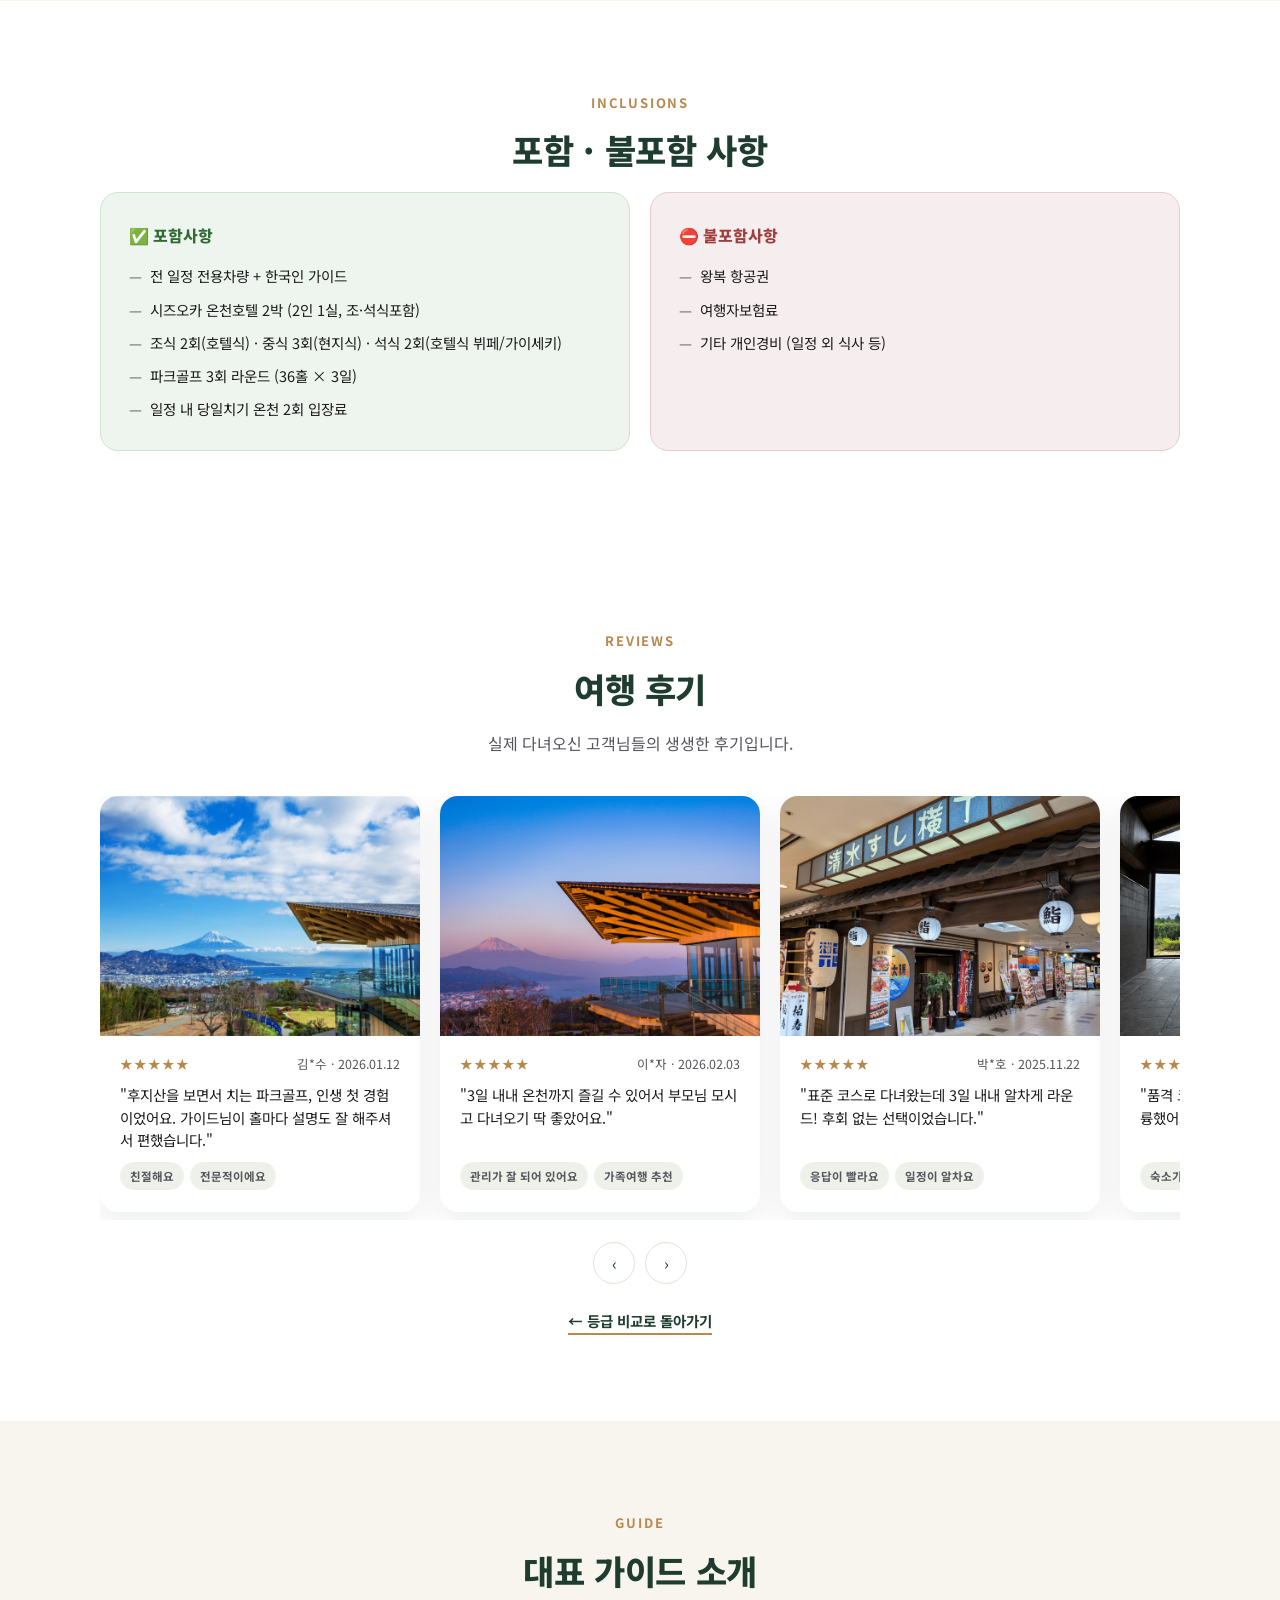
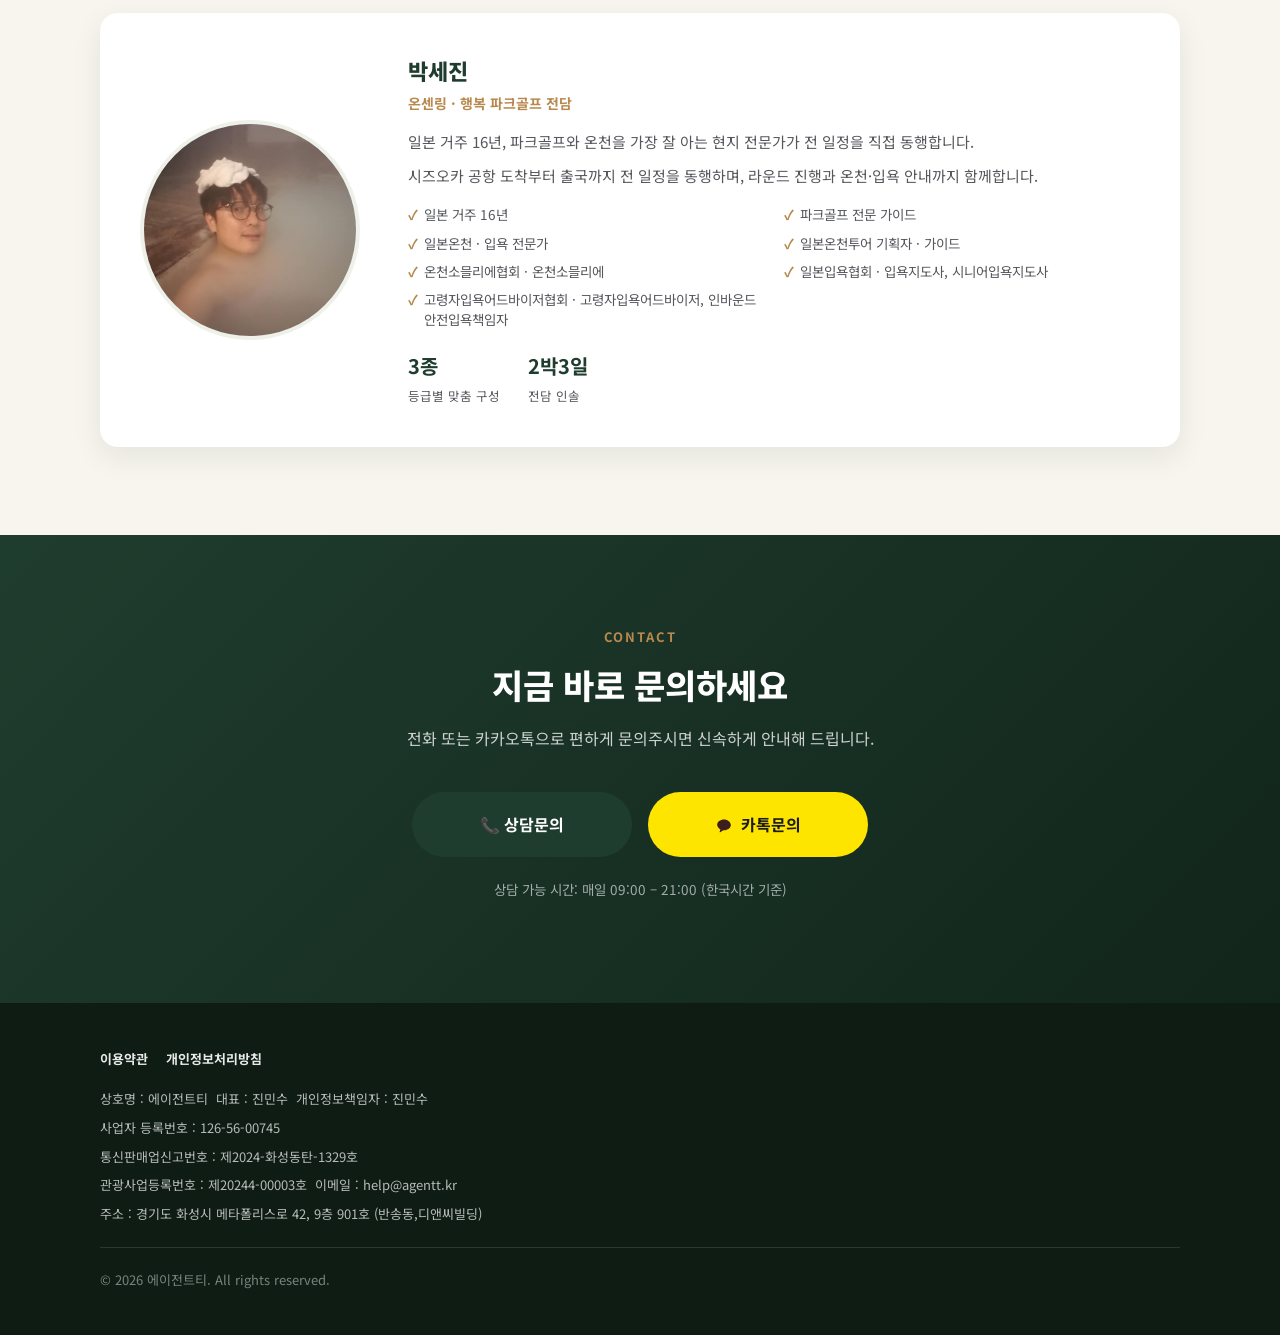
==== commit f9d28ac7: "등급명 '정통' -> '표준'으로 변경하고 상품명 표기를 [등급] 접두어 형식으로 통일 GNB 드롭다운/상품명/타이틀/OG태그/일정표 등 전체에서 정통을 표준으로 교체하고, '시즈" ====
--- a/products/susono-premium/index.html
+++ b/products/susono-premium/index.html
@@ -3,12 +3,12 @@
 <head>
 <meta charset="UTF-8">
 <meta name="viewport" content="width=device-width, initial-scale=1.0">
-<title>행복 파크골프 투어 | 시즈오카, 후지산 파크골프 품격 2박3일</title>
+<title>행복 파크골프 투어 | [품격] 시즈오카, 후지산 파크골프 2박3일</title>
 <meta name="description" content="인천-시즈오카 왕복, 파크골프 3회 라운드와 온천호텔 연박(조·석식포함)으로 구성한 품격 있는 2박3일 파크골프 투어. 1인 940,000원~.">
 <link rel="canonical" href="https://parkgolf-7nd.pages.dev/products/susono-premium/">
 
 <meta property="og:type" content="website">
-<meta property="og:title" content="행복 파크골프 투어 | 시즈오카, 후지산 파크골프 품격 2박3일">
+<meta property="og:title" content="행복 파크골프 투어 | [품격] 시즈오카, 후지산 파크골프 2박3일">
 <meta property="og:description" content="인천-시즈오카 왕복, 파크골프 3회 라운드와 온천호텔 연박(조·석식포함)으로 구성한 품격 있는 2박3일 파크골프 투어. 1인 940,000원~.">
 <meta property="og:image" content="/images/og-image.jpg">
 <meta property="og:locale" content="ko_KR">
@@ -31,17 +31,17 @@
         <ul class="nav-dropdown" data-products-dropdown>
           <li>
             <a href="/products/susono-value/" class="nav-dropdown-link">
-              <span>시즈오카, 후지산 파크골프 실속</span><span class="status">판매중</span>
+              <span>[실속] 시즈오카, 후지산 파크골프</span><span class="status">판매중</span>
             </a>
           </li>
           <li>
             <a href="/products/susono-standard/" class="nav-dropdown-link">
-              <span>시즈오카, 후지산 파크골프 정통</span><span class="status">판매중</span>
+              <span>[표준] 시즈오카, 후지산 파크골프</span><span class="status">판매중</span>
             </a>
           </li>
           <li>
             <a href="/products/susono-premium/" class="nav-dropdown-link">
-              <span>시즈오카, 후지산 파크골프 품격</span><span class="status">판매중</span>
+              <span>[품격] 시즈오카, 후지산 파크골프</span><span class="status">판매중</span>
             </a>
           </li>
         </ul>
@@ -68,7 +68,7 @@
   </div>
   <div class="hero-content">
     <span class="hero-badge">품격 · Premium</span>
-    <h1 class="hero-title">라운드 후 온천까지,<br><em>시즈오카, 후지산 파크골프 품격 2박3일</em></h1>
+    <h1 class="hero-title">라운드 후 온천까지,<br><em>[품격] 시즈오카, 후지산 파크골프 2박3일</em></h1>
     <p class="hero-sub">파크골프 3회 라운드와 온천호텔 연박(조·석식포함)으로 구성한, 프리미엄 휴식이 더해진 코스입니다.</p>
     <div class="cta-row">
       <a href="tel:01082004994" class="btn btn--primary">📞 전화문의</a>
@@ -87,7 +87,7 @@
     </div>
 
     <table class="overview-table">
-      <tr><th>상품명</th><td><strong>시즈오카, 후지산 파크골프 2박3일 (품격)</strong></td></tr>
+      <tr><th>상품명</th><td><strong>[품격] 시즈오카, 후지산 파크골프 2박3일</strong></td></tr>
       <tr><th>출발/도착</th><td>인천(ICN) — 시즈오카(FSZ) IN/OUT 권장 (항공권 별도)</td></tr>
       <tr><th>여행기간</th><td>2박 3일</td></tr>
       <tr><th>파크골프 라운드</th><td>3회 (36홀 × 3일)</td></tr>
@@ -110,7 +110,7 @@
       <div class="feature-card">
         <div class="feature-icon">🏌</div>
         <h3 class="feature-title">파크골프 3회 라운드</h3>
-        <p class="feature-text">1~3일차 매일 36홀씩, 정통과 동일한 알찬 라운드 구성입니다.</p>
+        <p class="feature-text">1~3일차 매일 36홀씩, 표준과 동일한 알찬 라운드 구성입니다.</p>
       </div>
       <div class="feature-card">
         <div class="feature-icon">♨</div>
@@ -391,7 +391,7 @@
           <div class="review-media"><img src="/images/reviews/3.jpg" alt="후기 사진 3"></div>
           <div class="review-body">
             <div class="review-meta"><span class="review-stars">★★★★★</span><span>박*호 · 2025.11.22</span></div>
-            <p class="review-quote">"정통 코스로 다녀왔는데 3일 내내 알차게 라운드! 후회 없는 선택이었습니다."</p>
+            <p class="review-quote">"표준 코스로 다녀왔는데 3일 내내 알차게 라운드! 후회 없는 선택이었습니다."</p>
             <div class="review-tags"><span class="review-tag">응답이 빨라요</span><span class="review-tag">일정이 알차요</span></div>
           </div>
         </article>
